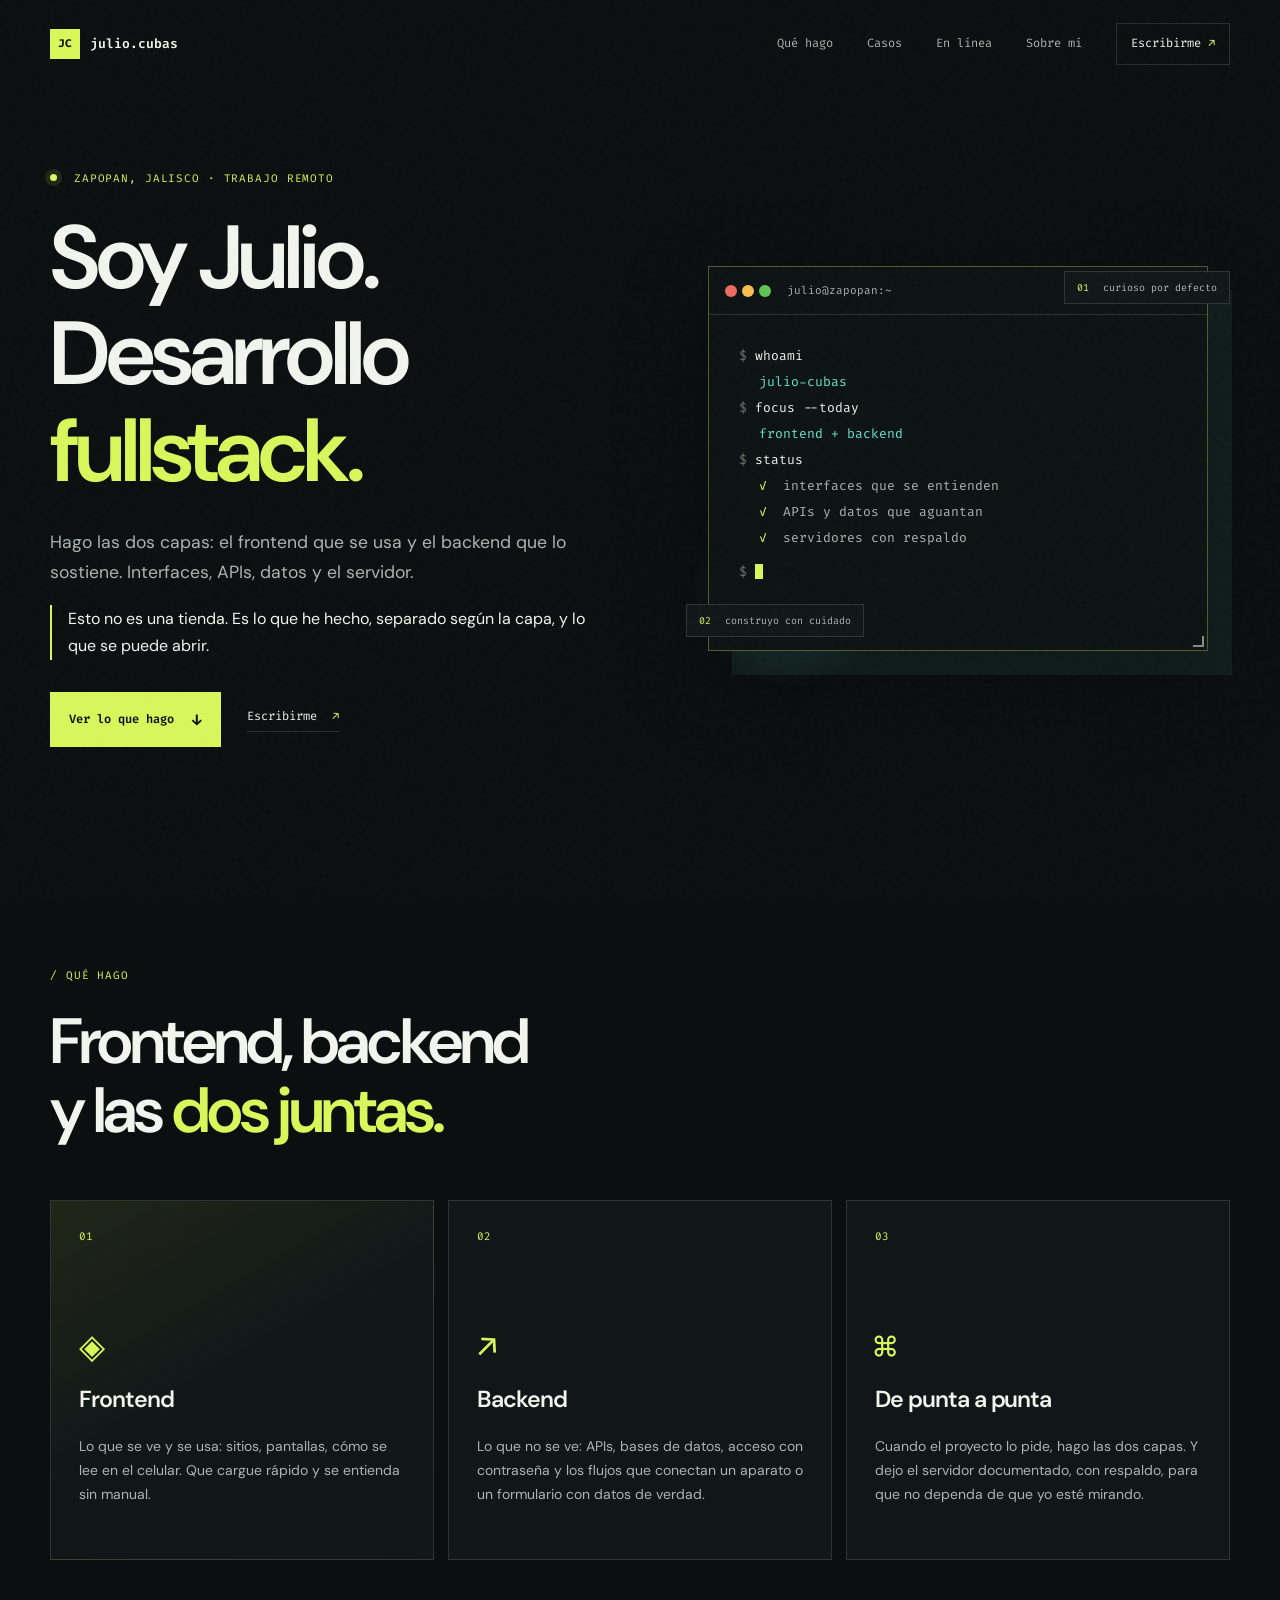
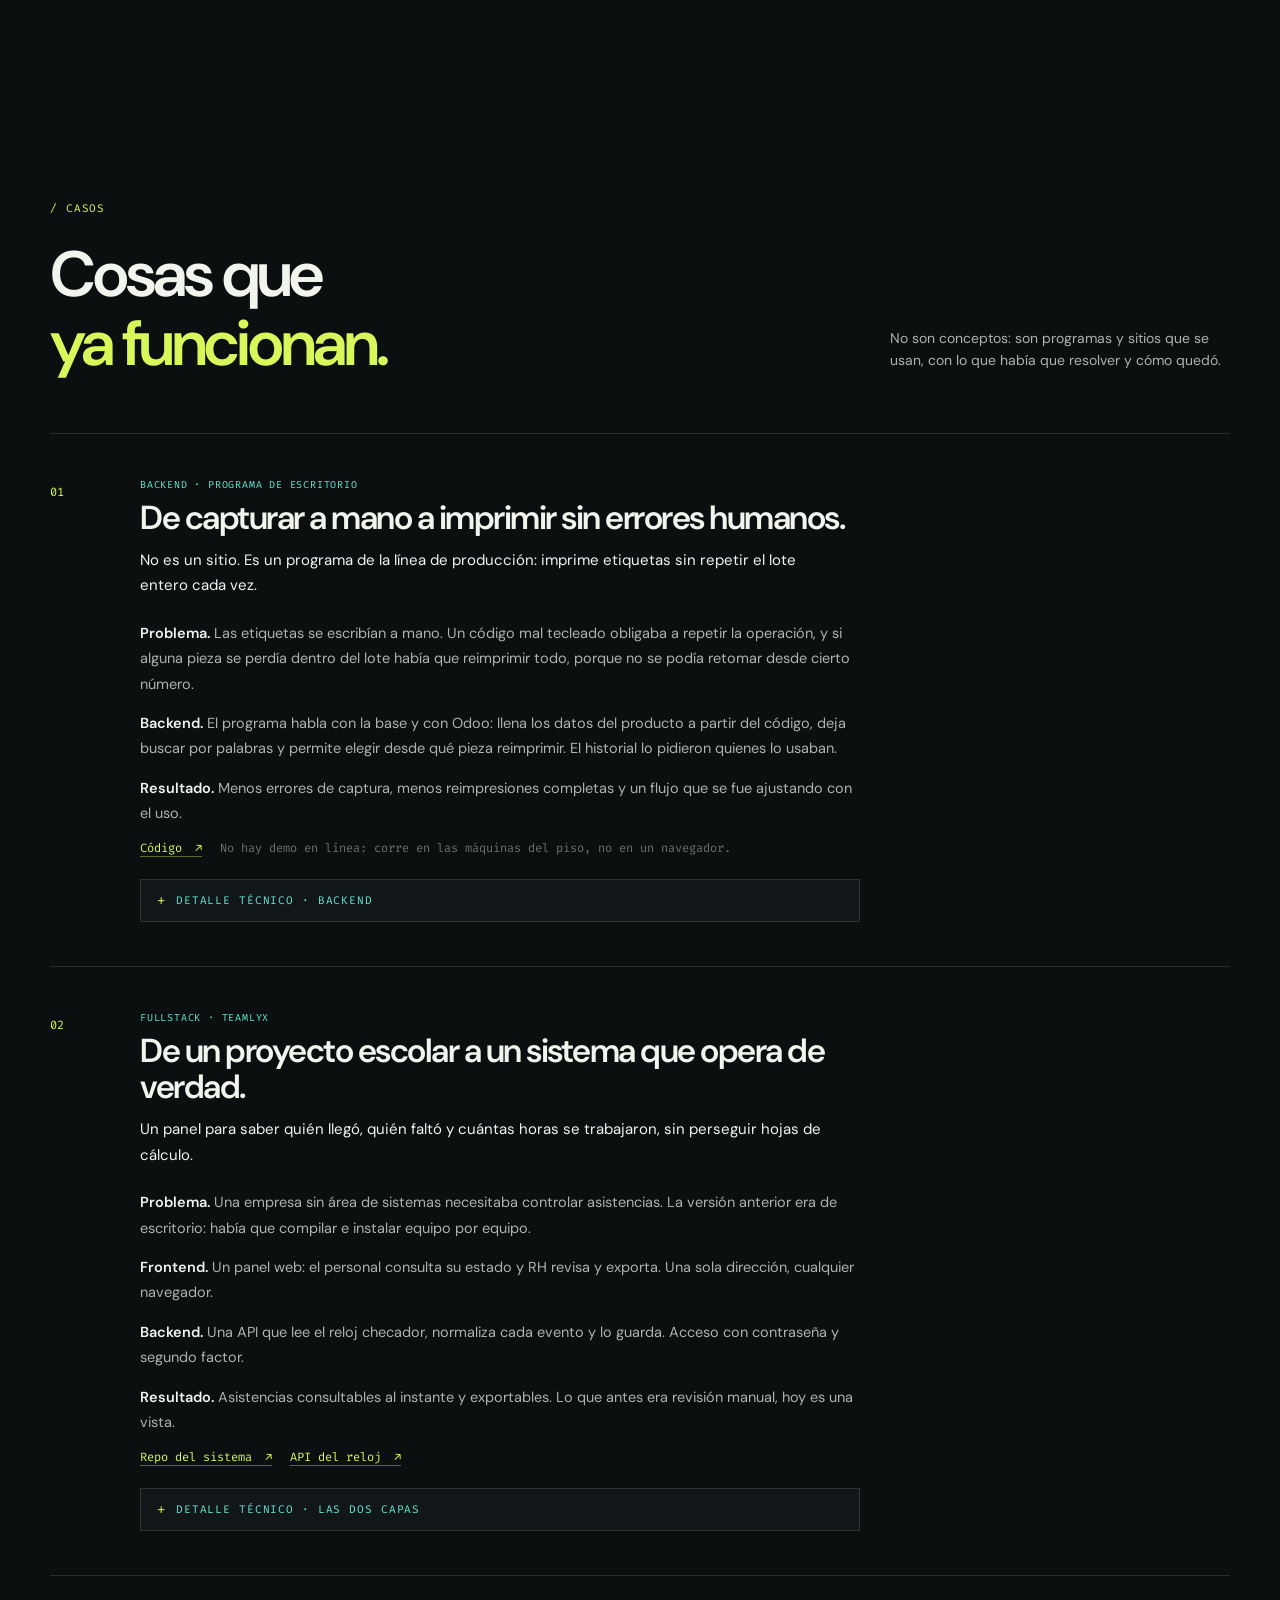
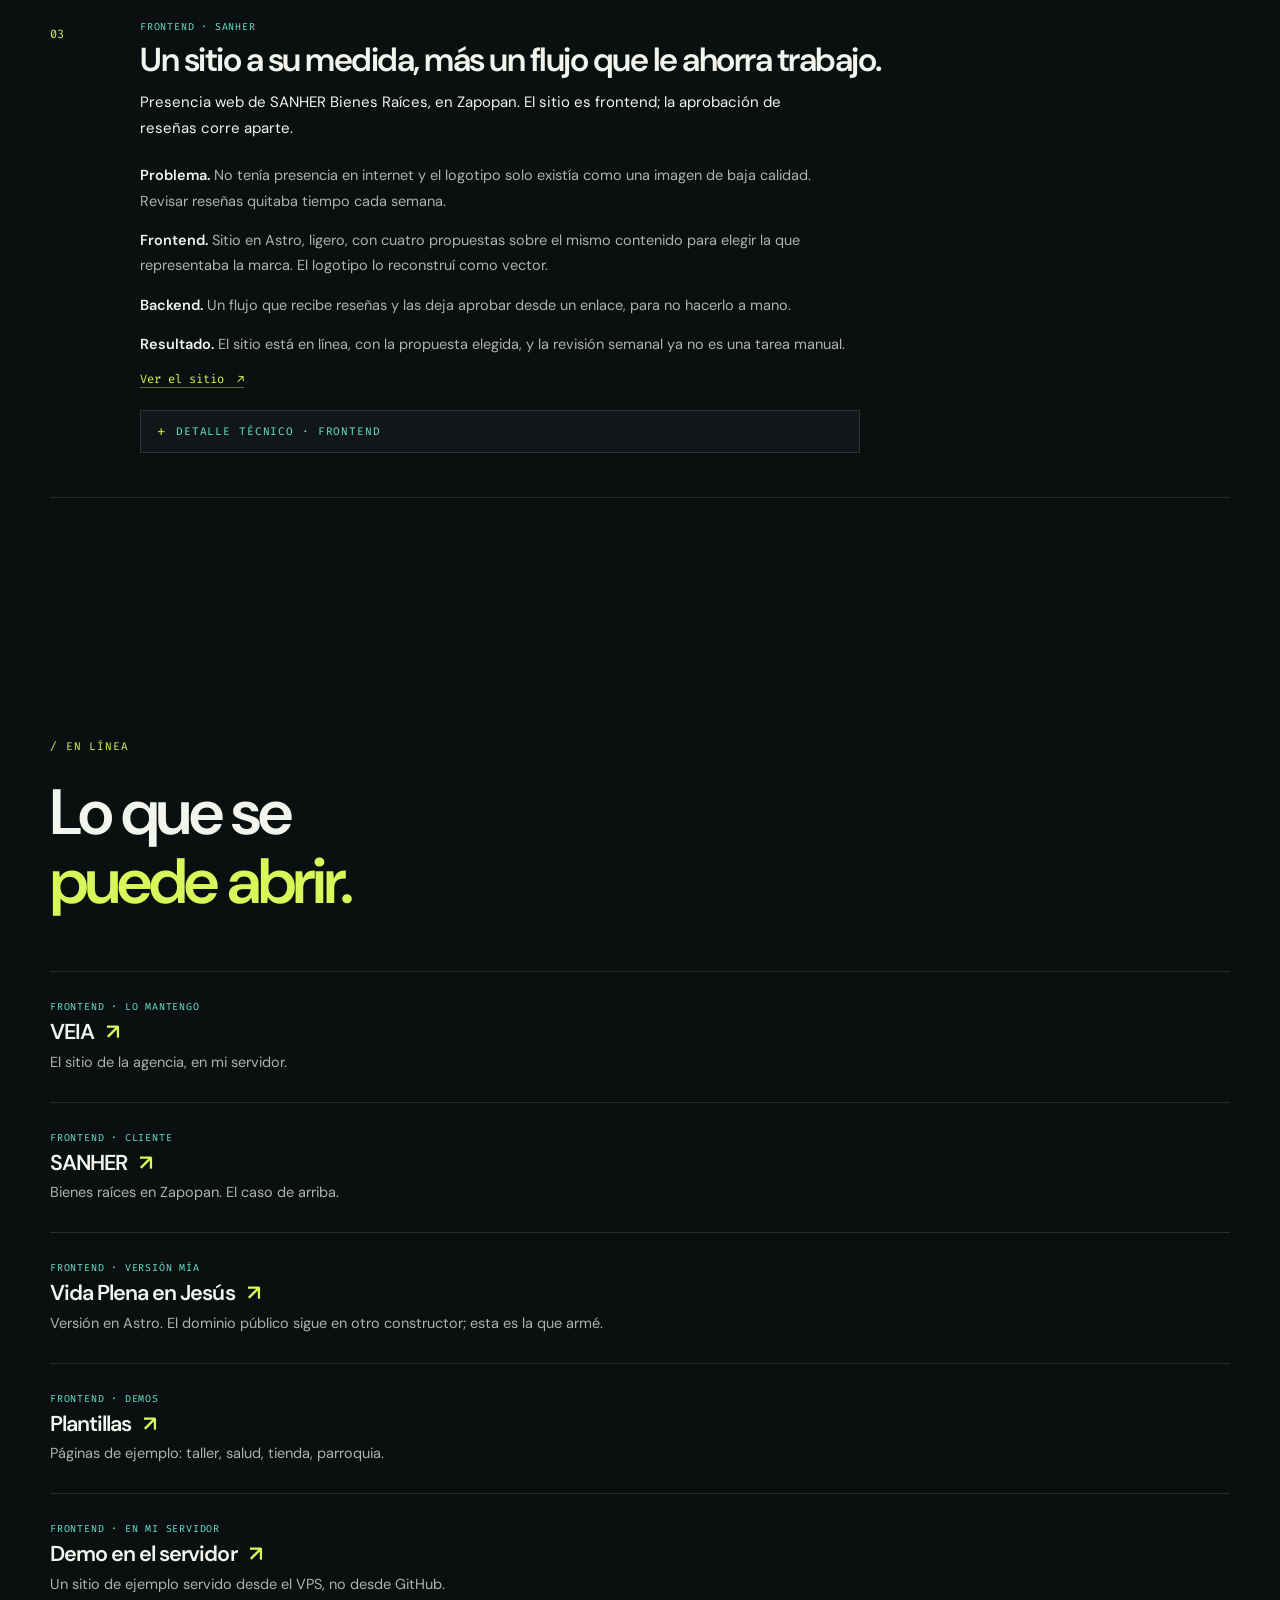
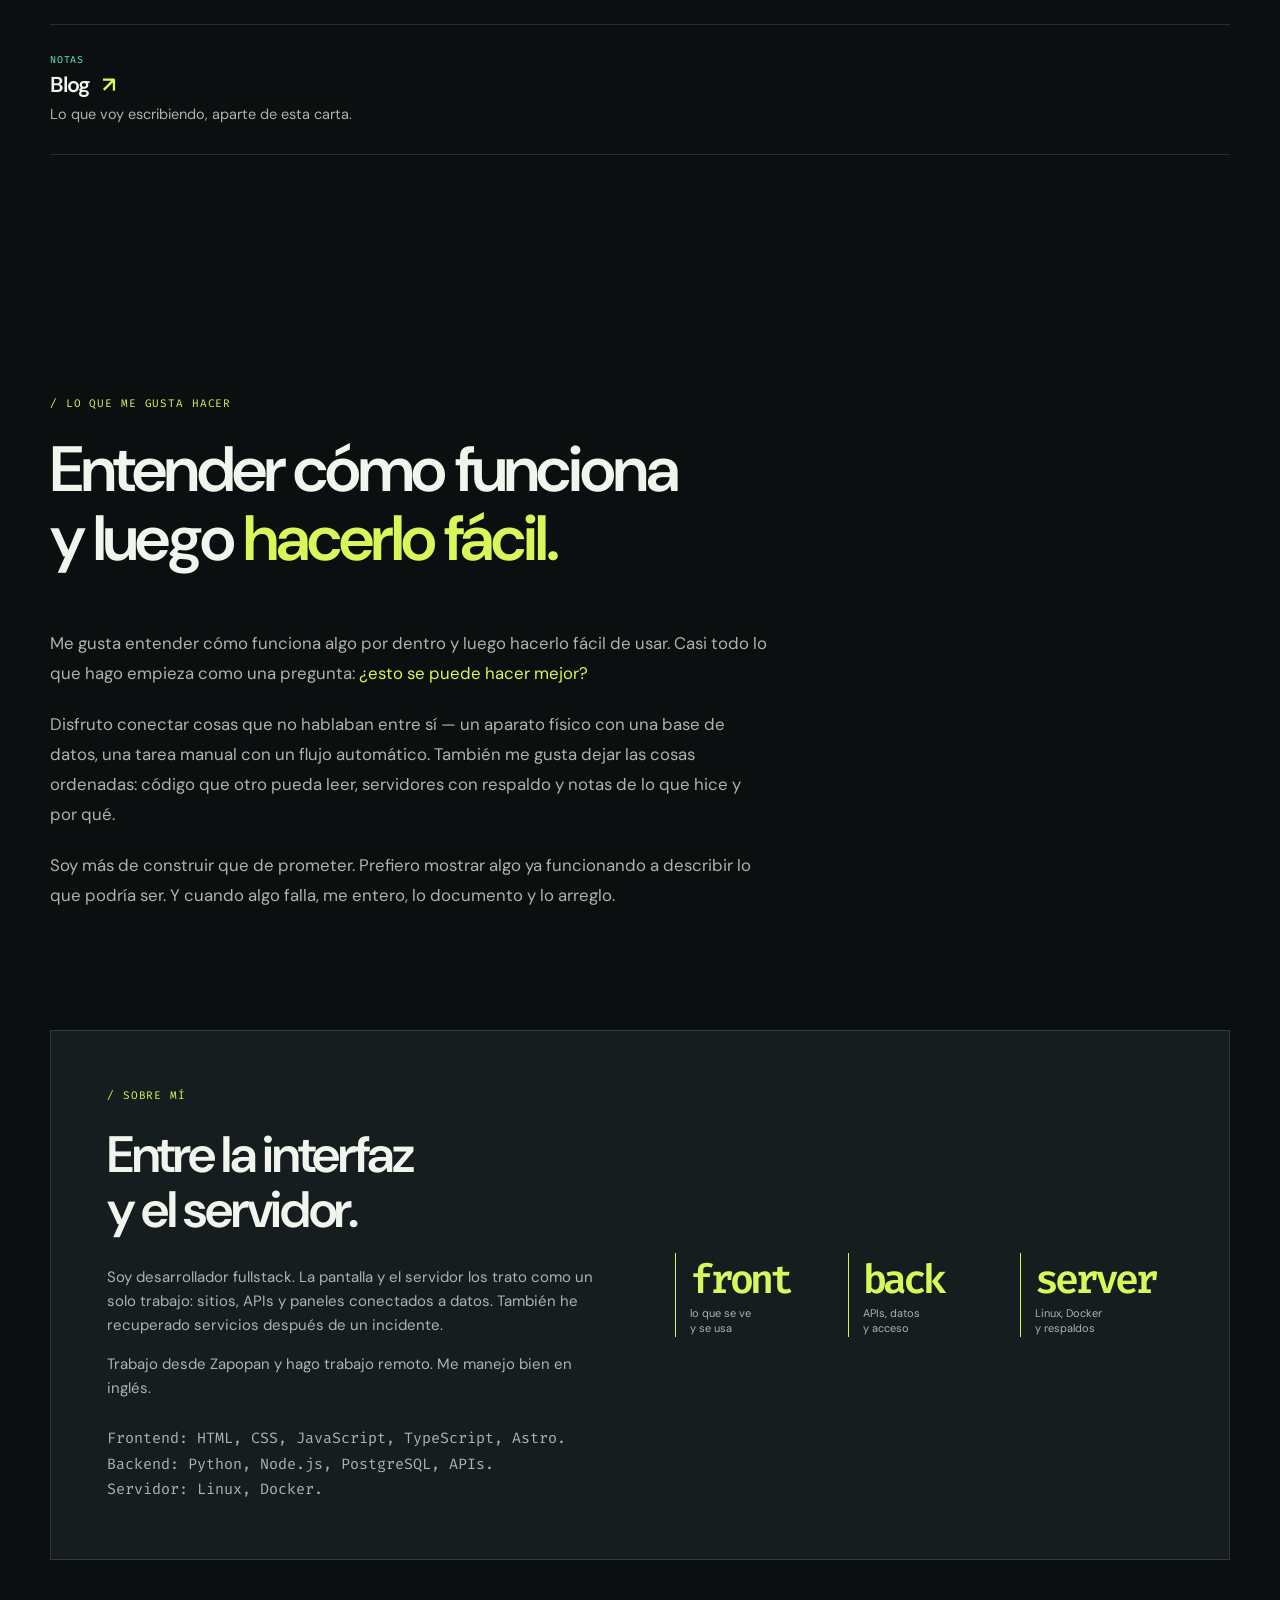
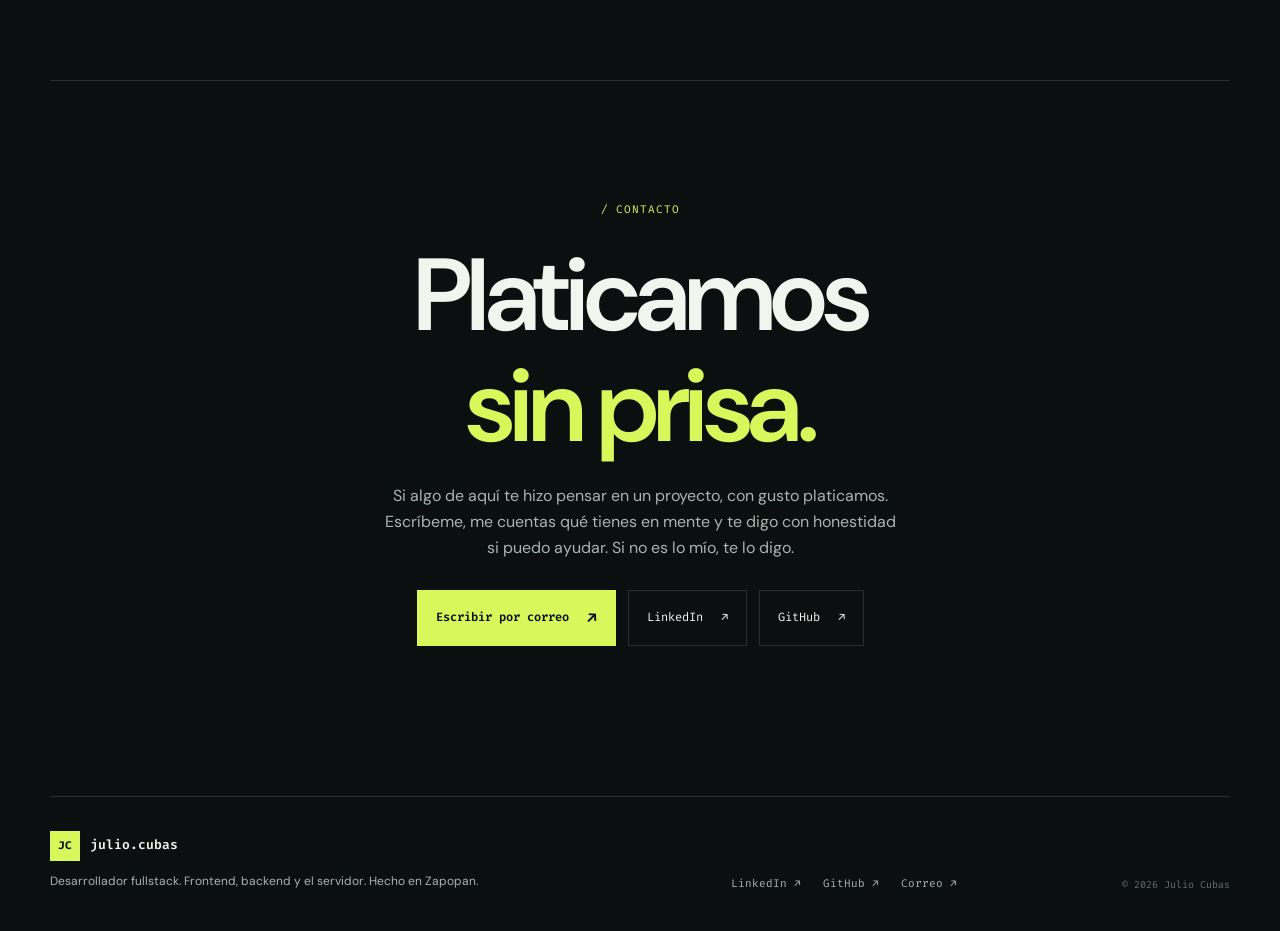
==== index.html @ d751a159 "Presenta el portafolio como fullstack y enlaza lo que está en línea Separa frontend y backend en la " ====
<!doctype html>
<html lang="es">
<head>
  <meta charset="utf-8">
  <meta name="viewport" content="width=device-width, initial-scale=1">
  <meta name="theme-color" content="#0b0f10">
  <meta name="description" content="Julio Cubas, desarrollador fullstack en Zapopan. Frontend, backend y el servidor: sitios, APIs y lo que ya está en línea.">
  <meta property="og:title" content="Julio Cubas — Desarrollador fullstack">
  <meta property="og:description" content="Frontend, backend y el servidor. Lo que he hecho y lo que se puede ver.">
  <meta property="og:type" content="website">
  <title>Julio Cubas — Desarrollador fullstack</title>
  <link rel="preconnect" href="https://fonts.googleapis.com">
  <link rel="preconnect" href="https://fonts.gstatic.com" crossorigin>
  <link href="https://fonts.googleapis.com/css2?family=DM+Sans:wght@400;500;600;700&family=Fira+Code:wght@400;500;600;700&display=swap" rel="stylesheet">
  <link rel="stylesheet" href="styles.css">
</head>
<body>
  <div class="site-noise" aria-hidden="true"></div>
  <header class="site-header">
    <a class="brand" href="#inicio" aria-label="Julio Cubas, inicio"><span>JC</span><b>julio.cubas</b></a>
    <button class="menu-toggle" aria-expanded="false" aria-controls="site-nav"><span></span><span></span><span></span><i class="sr-only">Abrir menú</i></button>
    <nav id="site-nav" class="site-nav" aria-label="Navegación principal">
      <a href="#que-hago">Qué hago</a><a href="#casos">Casos</a><a href="#en-linea">En línea</a><a href="#sobre-mi">Sobre mí</a><a href="#contacto" class="nav-cta">Escribirme <span>↗</span></a>
    </nav>
  </header>

  <main id="inicio">
    <section class="hero section-wrap">
      <div class="hero-copy reveal">
        <p class="eyebrow"><span class="pulse"></span> Zapopan, Jalisco · trabajo remoto</p>
        <h1>Soy Julio.<br>Desarrollo <em>fullstack.</em></h1>
        <p class="hero-lead">Hago las dos capas: el frontend que se usa y el backend que lo sostiene. Interfaces, APIs, datos y el servidor.</p>
        <p class="hero-lead hero-lead-second">Esto no es una tienda. Es lo que he hecho, separado según la capa, y lo que se puede abrir.</p>
        <div class="hero-actions"><a class="button button-primary" href="#que-hago">Ver lo que hago <span>↓</span></a><a class="text-link" href="mailto:jacubasc@gmail.com">Escribirme <span>↗</span></a></div>
      </div>
      <div class="hero-visual reveal reveal-delay" aria-label="Panel visual de trabajo">
        <div class="orb orb-one"></div><div class="orb orb-two"></div>
        <div class="terminal-card">
          <div class="terminal-top">
            <div class="window-dots" role="group" aria-label="Controles de la ventana">
              <button type="button" class="window-dot window-dot-close" data-window-action="reset" aria-label="Reiniciar ventana" title="Reiniciar posición y tamaño"></button>
              <button type="button" class="window-dot window-dot-min" data-window-action="minimize" aria-label="Minimizar ventana" title="Minimizar o restaurar"></button>
              <button type="button" class="window-dot window-dot-max" data-window-action="maximize" aria-label="Maximizar ventana" title="Maximizar o restaurar"></button>
            </div>
            <span>julio@zapopan:~</span><b>● online</b>
          </div>
          <div class="terminal-body"><p><span class="muted">$</span> whoami</p><p class="code-answer">julio-cubas</p><p><span class="muted">$</span> focus --today</p><p class="code-answer">frontend + backend</p><p><span class="muted">$</span> status</p><div class="status-row"><span class="check">✓</span> interfaces que se entienden</div><div class="status-row"><span class="check">✓</span> APIs y datos que aguantan</div><div class="status-row"><span class="check">✓</span> servidores con respaldo</div><p class="cursor-line"><span class="muted">$</span> <span class="cursor"></span></p></div>
          <span class="window-resize" aria-hidden="true"></span>
        </div>
        <div class="visual-tag tag-top"><span>01</span> curioso por defecto</div><div class="visual-tag tag-bottom"><span>02</span> construyo con cuidado</div>
      </div>
    </section>

    <section id="que-hago" class="section-wrap section-block">
      <div class="section-heading reveal"><p class="eyebrow">/ qué hago</p><h2>Frontend, backend<br>y las <em>dos juntas.</em></h2></div>
      <div class="service-grid">
        <article class="service-card service-card-featured reveal"><div class="card-number">01</div><div class="service-icon">◈</div><h3>Frontend</h3><p>Lo que se ve y se usa: sitios, pantallas, cómo se lee en el celular. Que cargue rápido y se entienda sin manual.</p></article>
        <article class="service-card reveal reveal-delay"><div class="card-number">02</div><div class="service-icon">↗</div><h3>Backend</h3><p>Lo que no se ve: APIs, bases de datos, acceso con contraseña y los flujos que conectan un aparato o un formulario con datos de verdad.</p></article>
        <article class="service-card reveal reveal-delay-2"><div class="card-number">03</div><div class="service-icon">⌘</div><h3>De punta a punta</h3><p>Cuando el proyecto lo pide, hago las dos capas. Y dejo el servidor documentado, con respaldo, para que no dependa de que yo esté mirando.</p></article>
      </div>
    </section>

    <section id="casos" class="section-wrap section-block cases-section">
      <div class="section-heading split-heading reveal"><div><p class="eyebrow">/ casos</p><h2>Cosas que<br><em>ya funcionan.</em></h2></div><p class="heading-note">No son conceptos: son programas y sitios que se usan, con lo que había que resolver y cómo quedó.</p></div>
      <div class="case-list">
        <article class="case-card reveal">
          <div class="case-index">01</div>
          <div class="case-main">
            <p class="project-type">Backend · programa de escritorio</p>
            <h3>De capturar a mano a imprimir sin errores humanos.</h3>
            <p class="case-line">No es un sitio. Es un programa de la línea de producción: imprime etiquetas sin repetir el lote entero cada vez.</p>
            <div class="case-body">
              <p><b>Problema.</b> Las etiquetas se escribían a mano. Un código mal tecleado obligaba a repetir la operación, y si alguna pieza se perdía dentro del lote había que reimprimir todo, porque no se podía retomar desde cierto número.</p>
              <p><b>Backend.</b> El programa habla con la base y con Odoo: llena los datos del producto a partir del código, deja buscar por palabras y permite elegir desde qué pieza reimprimir. El historial lo pidieron quienes lo usaban.</p>
              <p><b>Resultado.</b> Menos errores de captura, menos reimpresiones completas y un flujo que se fue ajustando con el uso.</p>
              <p class="case-links"><a href="https://github.com/cubasmx/sistema-etiquetas-v5" target="_blank" rel="noopener">Código <span>↗</span></a><span class="case-links-note">No hay demo en línea: corre en las máquinas del piso, no en un navegador.</span></p>
              <details class="case-tech"><summary>Detalle técnico · backend</summary><p>Python, cliente Odoo y MySQL. Impresión en ZPL (Zebra), empaquetado con PyInstaller. Cualquier Zebra conectada sirve. El código de producción de la empresa no está aquí; este repo es la versión pública.</p></details>
            </div>
          </div>
        </article>

        <article class="case-card reveal">
          <div class="case-index">02</div>
          <div class="case-main">
            <p class="project-type">Fullstack · Teamlyx</p>
            <h3>De un proyecto escolar a un sistema que opera de verdad.</h3>
            <p class="case-line">Un panel para saber quién llegó, quién faltó y cuántas horas se trabajaron, sin perseguir hojas de cálculo.</p>
            <div class="case-body">
              <p><b>Problema.</b> Una empresa sin área de sistemas necesitaba controlar asistencias. La versión anterior era de escritorio: había que compilar e instalar equipo por equipo.</p>
              <p><b>Frontend.</b> Un panel web: el personal consulta su estado y RH revisa y exporta. Una sola dirección, cualquier navegador.</p>
              <p><b>Backend.</b> Una API que lee el reloj checador, normaliza cada evento y lo guarda. Acceso con contraseña y segundo factor.</p>
              <p><b>Resultado.</b> Asistencias consultables al instante y exportables. Lo que antes era revisión manual, hoy es una vista.</p>
              <p class="case-links"><a href="https://github.com/cubasmx/Teamlyx" target="_blank" rel="noopener">Repo del sistema <span>↗</span></a><a href="https://github.com/cubasmx/API-checador" target="_blank" rel="noopener">API del reloj <span>↗</span></a></p>
              <details class="case-tech"><summary>Detalle técnico · las dos capas</summary><p>Frontend: panel web. Backend: Python, FastAPI, PostgreSQL y Docker. El reloj Hikvision se lee por ISAPI (autenticación digest). Login con JWT y TOTP. No hay demo pública: depende del reloj físico.</p></details>
            </div>
          </div>
        </article>

        <article class="case-card reveal">
          <div class="case-index">03</div>
          <div class="case-main">
            <p class="project-type">Frontend · SANHER</p>
            <h3>Un sitio a su medida, más un flujo que le ahorra trabajo.</h3>
            <p class="case-line">Presencia web de SANHER Bienes Raíces, en Zapopan. El sitio es frontend; la aprobación de reseñas corre aparte.</p>
            <div class="case-body">
              <p><b>Problema.</b> No tenía presencia en internet y el logotipo solo existía como una imagen de baja calidad. Revisar reseñas quitaba tiempo cada semana.</p>
              <p><b>Frontend.</b> Sitio en Astro, ligero, con cuatro propuestas sobre el mismo contenido para elegir la que representaba la marca. El logotipo lo reconstruí como vector.</p>
              <p><b>Backend.</b> Un flujo que recibe reseñas y las deja aprobar desde un enlace, para no hacerlo a mano.</p>
              <p><b>Resultado.</b> El sitio está en línea, con la propuesta elegida, y la revisión semanal ya no es una tarea manual.</p>
              <p class="case-links"><a href="https://sanherbienesraices.com/" target="_blank" rel="noopener">Ver el sitio <span>↗</span></a></p>
              <details class="case-tech"><summary>Detalle técnico · frontend</summary><p>Sitio estático en Astro y JavaScript, publicado en su dominio. Logo en SVG con fondo transparente. El flujo de reseñas no está en el repo público del sitio.</p></details>
            </div>
          </div>
        </article>
      </div>
    </section>

    <section id="en-linea" class="section-wrap section-block">
      <div class="section-heading reveal"><p class="eyebrow">/ en línea</p><h2>Lo que se<br><em>puede abrir.</em></h2></div>
      <ul class="live-list">
        <li class="reveal">
          <p class="project-type">Frontend · lo mantengo</p>
          <h3><a href="https://veia.com.mx/" target="_blank" rel="noopener">VEIA <span>↗</span></a></h3>
          <p>El sitio de la agencia, en mi servidor.</p>
        </li>
        <li class="reveal">
          <p class="project-type">Frontend · cliente</p>
          <h3><a href="https://sanherbienesraices.com/" target="_blank" rel="noopener">SANHER <span>↗</span></a></h3>
          <p>Bienes raíces en Zapopan. El caso de arriba.</p>
        </li>
        <li class="reveal">
          <p class="project-type">Frontend · versión mía</p>
          <h3><a href="https://cubasmx.github.io/vida-plena-en-jesus/" target="_blank" rel="noopener">Vida Plena en Jesús <span>↗</span></a></h3>
          <p>Versión en Astro. El dominio público sigue en otro constructor; esta es la que armé.</p>
        </li>
        <li class="reveal">
          <p class="project-type">Frontend · demos</p>
          <h3><a href="https://cubasmx.github.io/veia-landing/plantillas/" target="_blank" rel="noopener">Plantillas <span>↗</span></a></h3>
          <p>Páginas de ejemplo: taller, salud, tienda, parroquia.</p>
        </li>
        <li class="reveal">
          <p class="project-type">Frontend · en mi servidor</p>
          <h3><a href="https://piloto.veia.com.mx/" target="_blank" rel="noopener">Demo en el servidor <span>↗</span></a></h3>
          <p>Un sitio de ejemplo servido desde el VPS, no desde GitHub.</p>
        </li>
        <li class="reveal">
          <p class="project-type">Notas</p>
          <h3><a href="https://cubasmx.github.io/blog/" target="_blank" rel="noopener">Blog <span>↗</span></a></h3>
          <p>Lo que voy escribiendo, aparte de esta carta.</p>
        </li>
      </ul>
    </section>

    <section id="lo-que-me-gusta" class="section-wrap section-block prose-section">
      <div class="section-heading reveal"><p class="eyebrow">/ lo que me gusta hacer</p><h2>Entender cómo funciona<br>y luego <em>hacerlo fácil.</em></h2></div>
      <div class="prose reveal reveal-delay">
        <p>Me gusta entender cómo funciona algo por dentro y luego hacerlo fácil de usar. Casi todo lo que hago empieza como una pregunta: <em>¿esto se puede hacer mejor?</em></p>
        <p>Disfruto conectar cosas que no hablaban entre sí — un aparato físico con una base de datos, una tarea manual con un flujo automático. También me gusta dejar las cosas ordenadas: código que otro pueda leer, servidores con respaldo y notas de lo que hice y por qué.</p>
        <p>Soy más de construir que de prometer. Prefiero mostrar algo ya funcionando a describir lo que podría ser. Y cuando algo falla, me entero, lo documento y lo arreglo.</p>
      </div>
    </section>

    <section id="sobre-mi" class="section-wrap section-block about-section">
      <div class="about-card reveal">
        <div class="about-copy">
          <p class="eyebrow">/ sobre mí</p>
          <h2>Entre la interfaz<br>y el servidor.</h2>
          <p>Soy desarrollador fullstack. La pantalla y el servidor los trato como un solo trabajo: sitios, APIs y paneles conectados a datos. También he recuperado servicios después de un incidente.</p>
          <p>Trabajo desde Zapopan y hago trabajo remoto. Me manejo bien en inglés.</p>
          <p class="tool-line">Frontend: HTML, CSS, JavaScript, TypeScript, Astro.<br>Backend: Python, Node.js, PostgreSQL, APIs.<br>Servidor: Linux, Docker.</p>
        </div>
        <div class="about-facts"><div><b>front</b><span>lo que se ve<br>y se usa</span></div><div><b>back</b><span>APIs, datos<br>y acceso</span></div><div><b>server</b><span>Linux, Docker<br>y respaldos</span></div></div>
      </div>
    </section>

    <section id="contacto" class="section-wrap contact-section reveal"><p class="eyebrow">/ contacto</p><h2>Platicamos<br><em>sin prisa.</em></h2><p>Si algo de aquí te hizo pensar en un proyecto, con gusto platicamos. Escríbeme, me cuentas qué tienes en mente y te digo con honestidad si puedo ayudar. Si no es lo mío, te lo digo.</p><div class="contact-actions"><a class="button button-primary" href="mailto:jacubasc@gmail.com">Escribir por correo <span>↗</span></a><a class="button button-ghost" href="https://linkedin.com/in/cubasmx" target="_blank" rel="noopener">LinkedIn <span>↗</span></a><a class="button button-ghost" href="https://github.com/cubasmx" target="_blank" rel="noopener">GitHub <span>↗</span></a></div></section>
  </main>
  <footer class="site-footer section-wrap"><div><a class="brand" href="#inicio"><span>JC</span><b>julio.cubas</b></a><p>Desarrollador fullstack. Frontend, backend y el servidor. Hecho en Zapopan.</p></div><div class="footer-links"><a href="https://linkedin.com/in/cubasmx" target="_blank" rel="noopener">LinkedIn ↗</a><a href="https://github.com/cubasmx" target="_blank" rel="noopener">GitHub ↗</a><a href="mailto:jacubasc@gmail.com">Correo ↗</a></div><small>© <span id="year"></span> Julio Cubas</small></footer>
  <script src="script.js"></script>
</body>
</html>
---- styles.css ----
:root{--bg:#0b0f10;--panel:#111719;--panel-2:#151d1e;--ink:#f2f4ee;--muted:#aab5ae;--line:rgba(242,244,238,.13);--lime:#d7f75b;--cyan:#66e5d0;--orange:#ff9d5c;--mono:'Fira Code',monospace;--sans:'DM Sans',system-ui,sans-serif;--max:1180px}*{box-sizing:border-box}html{scroll-behavior:smooth}body{margin:0;background:var(--bg);color:var(--ink);font-family:var(--sans);font-size:16px;line-height:1.6;overflow-x:hidden}.site-noise{position:fixed;inset:0;pointer-events:none;opacity:.035;background-image:url("data:image/svg+xml,%3Csvg viewBox='0 0 180 180' xmlns='http://www.w3.org/2000/svg'%3E%3Cfilter id='n'%3E%3CfeTurbulence type='fractalNoise' baseFrequency='.95' numOctaves='3' stitchTiles='stitch'/%3E%3C/filter%3E%3Crect width='100%25' height='100%25' filter='url(%23n)' opacity='.7'/%3E%3C/svg%3E");z-index:5}.section-wrap,.site-header{width:min(calc(100% - 48px),var(--max));margin-inline:auto}.site-header{height:88px;display:flex;align-items:center;justify-content:space-between;position:relative;z-index:20}.brand{display:inline-flex;align-items:center;gap:10px;color:var(--ink);text-decoration:none;font-family:var(--mono);font-size:13px}.brand span{display:grid;place-items:center;width:30px;height:30px;color:var(--bg);background:var(--lime);font-size:11px;font-weight:700}.brand b{font-weight:600}.site-nav{display:flex;align-items:center;gap:34px;font-family:var(--mono);font-size:12px}.site-nav a,.footer-links a{color:var(--muted);text-decoration:none;transition:color .2s}.site-nav a:hover,.footer-links a:hover{color:var(--lime)}.nav-cta{border:1px solid var(--line);padding:10px 14px;color:var(--ink)!important}.nav-cta span{color:var(--lime)}.menu-toggle{display:none;background:none;border:0;color:var(--ink)}.hero{min-height:650px;display:grid;grid-template-columns:1.02fr .98fr;align-items:center;gap:6%;padding:82px 0 100px}.eyebrow{font-family:var(--mono);text-transform:uppercase;letter-spacing:.08em;font-size:11px;color:var(--lime);margin:0 0 22px}.pulse{display:inline-block;width:7px;height:7px;background:var(--lime);border-radius:50%;margin:0 9px 1px 0;box-shadow:0 0 0 5px rgba(215,247,91,.1)}h1,h2,h3,p{margin-top:0}h1,h2,h3{line-height:1.08;letter-spacing:-.045em}h1{font-size:clamp(3.3rem,7vw,6.5rem);font-weight:600;margin-bottom:28px}h1 em,h2 em{color:var(--lime);font-style:normal}h2{font-size:clamp(2.6rem,5vw,4.8rem);font-weight:600;margin-bottom:28px}h3{font-size:1.45rem;font-weight:600}.hero-lead{max-width:580px;color:var(--muted);font-size:1.1rem;line-height:1.7}.hero-actions{display:flex;align-items:center;gap:26px;margin-top:32px}.button{display:inline-flex;align-items:center;justify-content:center;gap:18px;padding:14px 18px;text-decoration:none;font-family:var(--mono);font-size:12px;border:1px solid transparent;transition:transform .2s,background .2s,border-color .2s}.button:hover{transform:translateY(-3px)}.button-primary{background:var(--lime);color:var(--bg);font-weight:600}.button-primary span{font-size:16px}.button-ghost{border-color:var(--line);color:var(--ink)}.button-ghost:hover{border-color:var(--lime)}.text-link{font-family:var(--mono);font-size:12px;color:var(--ink);text-decoration:none;border-bottom:1px solid var(--line);padding-bottom:4px}.text-link span{color:var(--lime);margin-left:8px}.hero-visual{position:relative;min-height:470px;display:grid;place-items:center}.terminal-card{width:min(100%,500px);position:relative;z-index:2;background:#0d1314;border:1px solid rgba(215,247,91,.32);box-shadow:24px 24px 0 rgba(102,229,208,.07),0 30px 80px rgba(0,0,0,.35)}.terminal-top{height:48px;padding:0 16px;border-bottom:1px solid var(--line);display:flex;align-items:center;gap:16px;font:11px var(--mono);color:var(--muted)}.terminal-top b{margin-left:auto;color:var(--cyan);font-weight:400;font-size:10px}.window-dots{display:flex;gap:5px}.terminal-body{padding:28px 30px 34px;font:13px/2 var(--mono);min-height:335px}.terminal-body p{margin:0}.muted{color:#67736e}.code-answer{color:var(--cyan);padding-left:20px}.status-row{color:var(--muted);padding-left:20px}.check{color:var(--lime);margin-right:8px}.cursor-line{margin-top:8px!important}.cursor{display:inline-block;width:8px;height:15px;background:var(--lime);vertical-align:-3px;animation:blink 1s steps(2) infinite}.orb{position:absolute;border-radius:50%;filter:blur(1px)}.orb-one{width:280px;height:280px;right:3%;top:13%;background:radial-gradient(circle at 35% 35%,rgba(215,247,91,.3),transparent 68%)}.orb-two{width:210px;height:210px;left:0;bottom:0;background:radial-gradient(circle,rgba(102,229,208,.18),transparent 68%)}.visual-tag{position:absolute;z-index:3;pointer-events:none;font:10px var(--mono);color:var(--muted);background:var(--panel);border:1px solid var(--line);padding:9px 12px}.visual-tag span{color:var(--lime);margin-right:8px}.tag-top{right:0;top:10%}.tag-bottom{left:0;bottom:12%;}.section-block{padding:120px 0}.section-heading{margin-bottom:55px}.section-heading h2{margin-bottom:0}.service-grid{display:grid;grid-template-columns:repeat(3,1fr);gap:14px}.service-card{position:relative;min-height:360px;padding:28px;background:var(--panel);border:1px solid var(--line);transition:transform .25s,border-color .25s}.service-card:hover{transform:translateY(-5px);border-color:rgba(215,247,91,.5)}.service-card-featured{background:linear-gradient(150deg,rgba(215,247,91,.1),var(--panel) 50%)}.card-number{font:11px var(--mono);color:var(--lime);margin-bottom:80px}.service-icon{font:34px var(--mono);color:var(--lime);margin-bottom:18px}.service-card p{color:var(--muted);font-size:14px;line-height:1.7}.split-heading{display:flex;align-items:end;justify-content:space-between;gap:40px}.heading-note{max-width:340px;color:var(--muted);font-size:14px;margin-bottom:6px}.project-type{font:10px var(--mono);text-transform:uppercase;letter-spacing:.08em;color:var(--cyan);margin-bottom:7px}.about-section{padding-top:0}.about-card{display:grid;grid-template-columns:1fr 1fr;background:var(--panel-2);border:1px solid var(--line);padding:56px;gap:70px}.about-copy h2{font-size:clamp(2.5rem,4vw,4rem)}.about-copy>p:not(.eyebrow){color:var(--muted);font-size:15px;max-width:560px}.about-facts{display:grid;grid-template-columns:repeat(3,1fr);align-content:center;gap:20px}.about-facts div{border-left:1px solid var(--lime);padding-left:14px}.about-facts b{display:block;color:var(--lime);font:600 2.5rem var(--mono);letter-spacing:-.1em}.about-facts span{display:block;color:var(--muted);font-size:11px;line-height:1.4}.contact-section{padding:120px 0 150px;text-align:center;border-top:1px solid var(--line)}.contact-section h2{font-size:clamp(3.4rem,8vw,7rem);margin-bottom:22px}.contact-section>p:not(.eyebrow){color:var(--muted);max-width:520px;margin:0 auto 30px}.contact-actions{display:flex;justify-content:center;gap:12px}.site-footer{border-top:1px solid var(--line);padding:34px 0 40px;display:grid;grid-template-columns:1fr 1fr auto;align-items:end;gap:20px}.site-footer .brand{margin-bottom:11px}.site-footer p{color:var(--muted);font-size:12px;margin:0}.footer-links{display:flex;justify-content:center;gap:22px;font:11px var(--mono)}.site-footer small{color:#65706b;font:10px var(--mono)}.sr-only{position:absolute;width:1px;height:1px;padding:0;margin:-1px;overflow:hidden;clip:rect(0,0,0,0);white-space:nowrap;border:0}@keyframes blink{50%{opacity:0}}.reveal{opacity:0;transform:translateY(18px);transition:opacity .7s ease,transform .7s ease}.reveal.is-visible{opacity:1;transform:translateY(0)}.reveal-delay{transition-delay:.12s}.reveal-delay-2{transition-delay:.24s}@media(max-width:850px){.section-wrap,.site-header{width:min(calc(100% - 34px),var(--max))}.menu-toggle{display:flex;flex-direction:column;gap:5px;padding:10px;cursor:pointer}.menu-toggle span{display:block;width:22px;height:1px;background:var(--ink)}.site-nav{display:none;position:absolute;top:72px;left:0;right:0;background:var(--panel);border:1px solid var(--line);padding:20px;flex-direction:column;align-items:stretch;gap:18px}.site-nav.is-open{display:flex}.site-nav a{padding:4px 0}.hero{grid-template-columns:1fr;padding:55px 0 80px;gap:65px}.hero-visual{min-height:400px}.service-grid{grid-template-columns:1fr}.service-card{min-height:0}.card-number{margin-bottom:35px}.heading-note{margin-top:25px}.about-card{grid-template-columns:1fr;padding:32px;gap:45px}.about-facts{gap:12px}.site-footer{grid-template-columns:1fr}.footer-links{justify-content:flex-start}.site-footer small{justify-self:start}.contact-actions{flex-direction:column;align-items:stretch}}@media(max-width:480px){h1{font-size:3.15rem}.hero-lead{font-size:1rem}.hero-actions{align-items:flex-start;flex-direction:column;gap:20px}.terminal-body{padding:24px 18px;font-size:11px}.terminal-top{font-size:9px}.visual-tag{font-size:9px}.tag-top{right:-5px}.tag-bottom{left:-5px}.about-facts{grid-template-columns:1fr}.about-facts div{padding:12px 0 12px 14px}.contact-section{padding-block:90px}.contact-section h2{font-size:3.5rem}}@media(prefers-reduced-motion:reduce){html{scroll-behavior:auto}.reveal{opacity:1;transform:none;transition:none}.cursor{animation:none}}
/* --- terminal-card como ventana de escritorio --- */
.window-dot{display:block;width:12px;height:12px;padding:0;border:0;border-radius:50%;background:#ed6a5e;cursor:pointer;flex:0 0 auto}
.window-dot:hover{filter:brightness(1.15)}
.window-dot:focus-visible{outline:2px solid var(--lime);outline-offset:2px}
.window-dot-min{background:#f4bf4f}
.window-dot-max{background:#61c554}
.window-resize{display:none}
.terminal-card.is-window{position:absolute;margin:0;max-width:none;max-height:none;display:flex;flex-direction:column;overflow:hidden;transition:width .22s ease,height .22s ease,left .22s ease,top .22s ease}
.terminal-card.is-window .terminal-top{cursor:grab;touch-action:none;user-select:none}
.terminal-card.is-window .terminal-body{flex:1 1 auto;min-height:0;overflow:auto}
.terminal-card.is-window .window-resize{display:block;position:absolute;right:0;bottom:0;width:20px;height:20px;cursor:nwse-resize;touch-action:none;z-index:3}
.terminal-card.is-window .window-resize::before{content:"";position:absolute;right:3px;bottom:3px;width:9px;height:9px;border-right:2px solid var(--muted);border-bottom:2px solid var(--muted);opacity:.75}
.terminal-card.is-dragging .terminal-top{cursor:grabbing}
.terminal-card.is-interacting{transition:none;z-index:4;user-select:none}
.terminal-card.is-minimized{height:48px;min-height:48px;overflow:hidden}
.terminal-card.is-minimized .terminal-body{display:none}
.terminal-card.is-minimized .window-resize{display:none}
.terminal-card.is-maximized{border-color:rgba(215,247,91,.5)}
@media(prefers-reduced-motion:reduce){.terminal-card.is-window{transition:none}}
@media(max-width:850px){.terminal-card{width:100%}.terminal-card.is-window{position:relative;left:auto!important;top:auto!important;width:100%!important;height:auto!important;min-height:0;display:block}.terminal-card.is-window .terminal-top{cursor:default;touch-action:auto}.terminal-card.is-window .window-resize{display:none}.terminal-card.is-maximized{position:relative;width:100%;min-height:0}}

/* Hero: segunda línea de continuidad */
.hero-lead-second{margin-top:14px;padding-left:16px;border-left:2px solid var(--lime);color:var(--ink);font-size:1rem}

/* --- Casos (carta personal) --- */
.case-list{border-top:1px solid var(--line)}
.case-card{display:grid;grid-template-columns:70px 1fr;gap:20px;padding:44px 0;border-bottom:1px solid var(--line)}
.case-index{font:12px var(--mono);color:var(--lime);padding-top:6px}
.case-main .project-type{margin-bottom:9px}
.case-main h3{font-size:clamp(1.5rem,2.6vw,2.1rem);margin-bottom:12px;max-width:760px}
.case-line{color:var(--ink);font-size:15px;line-height:1.7;max-width:700px;margin-bottom:22px}
.case-body{max-width:720px}
.case-body p{color:var(--muted);font-size:14.5px;line-height:1.75;margin:0 0 14px}
.case-body b{color:var(--ink);font-weight:600}
.cases-note{margin-top:26px;max-width:none}
.cases-note a{color:var(--lime);text-decoration:none;border-bottom:1px solid rgba(215,247,91,.4)}
.cases-note a:hover{border-bottom-color:var(--lime)}

.case-links{display:flex;flex-wrap:wrap;align-items:baseline;gap:8px 18px;margin:4px 0 0}
.case-links a{font:12px var(--mono);color:var(--lime);text-decoration:none;border-bottom:1px solid rgba(215,247,91,.4)}
.case-links a:hover{border-bottom-color:var(--lime)}
.case-links a span{margin-left:6px}
.case-links-note{font:12px var(--mono);color:#68736e}

.live-list{list-style:none;margin:0;padding:0;border-top:1px solid var(--line)}
.live-list li{padding:28px 0;border-bottom:1px solid var(--line)}
.live-list h3{margin:8px 0 6px;font-size:1.35rem}
.live-list a{color:var(--ink);text-decoration:none}
.live-list a span{color:var(--lime);margin-left:8px}
.live-list a:hover{color:var(--lime)}
.live-list p:last-child{margin:0;color:var(--muted);font-size:14.5px;max-width:640px}

/* --- Detalle técnico plegable --- */
.case-tech{margin-top:22px;border:1px solid var(--line);background:var(--panel)}
.case-tech summary{display:flex;align-items:center;gap:10px;padding:13px 16px;cursor:pointer;font:11px var(--mono);text-transform:uppercase;letter-spacing:.08em;color:var(--cyan);list-style:none}
.case-tech summary::-webkit-details-marker{display:none}
.case-tech summary::before{content:"+";color:var(--lime);font-size:14px;line-height:1}
.case-tech[open] summary{border-bottom:1px solid var(--line)}
.case-tech[open] summary::before{content:"–"}
.case-tech summary:focus-visible{outline:2px solid var(--lime);outline-offset:-2px}
.case-tech p{margin:0;padding:15px 16px 17px;color:var(--muted);font-size:13px;line-height:1.7}

/* --- Bloque de prosa (lo que me gusta) --- */
.prose{max-width:720px;color:var(--muted);font-size:1.05rem;line-height:1.8}
.prose p{margin:0 0 20px}
.prose p:last-child{margin-bottom:0}
.prose em{color:var(--lime);font-style:normal}

/* --- Franja discreta de herramientas --- */
.tool-line{margin:26px 0 0;font:12px var(--mono);color:#68736e;line-height:1.7;max-width:560px}

@media(max-width:850px){
  .case-card{grid-template-columns:44px 1fr;gap:14px;padding:34px 0}
  .case-main h3{font-size:1.35rem}
}
@media(max-width:480px){
  .case-line{font-size:14px}
  .case-body p{font-size:13.5px}
}
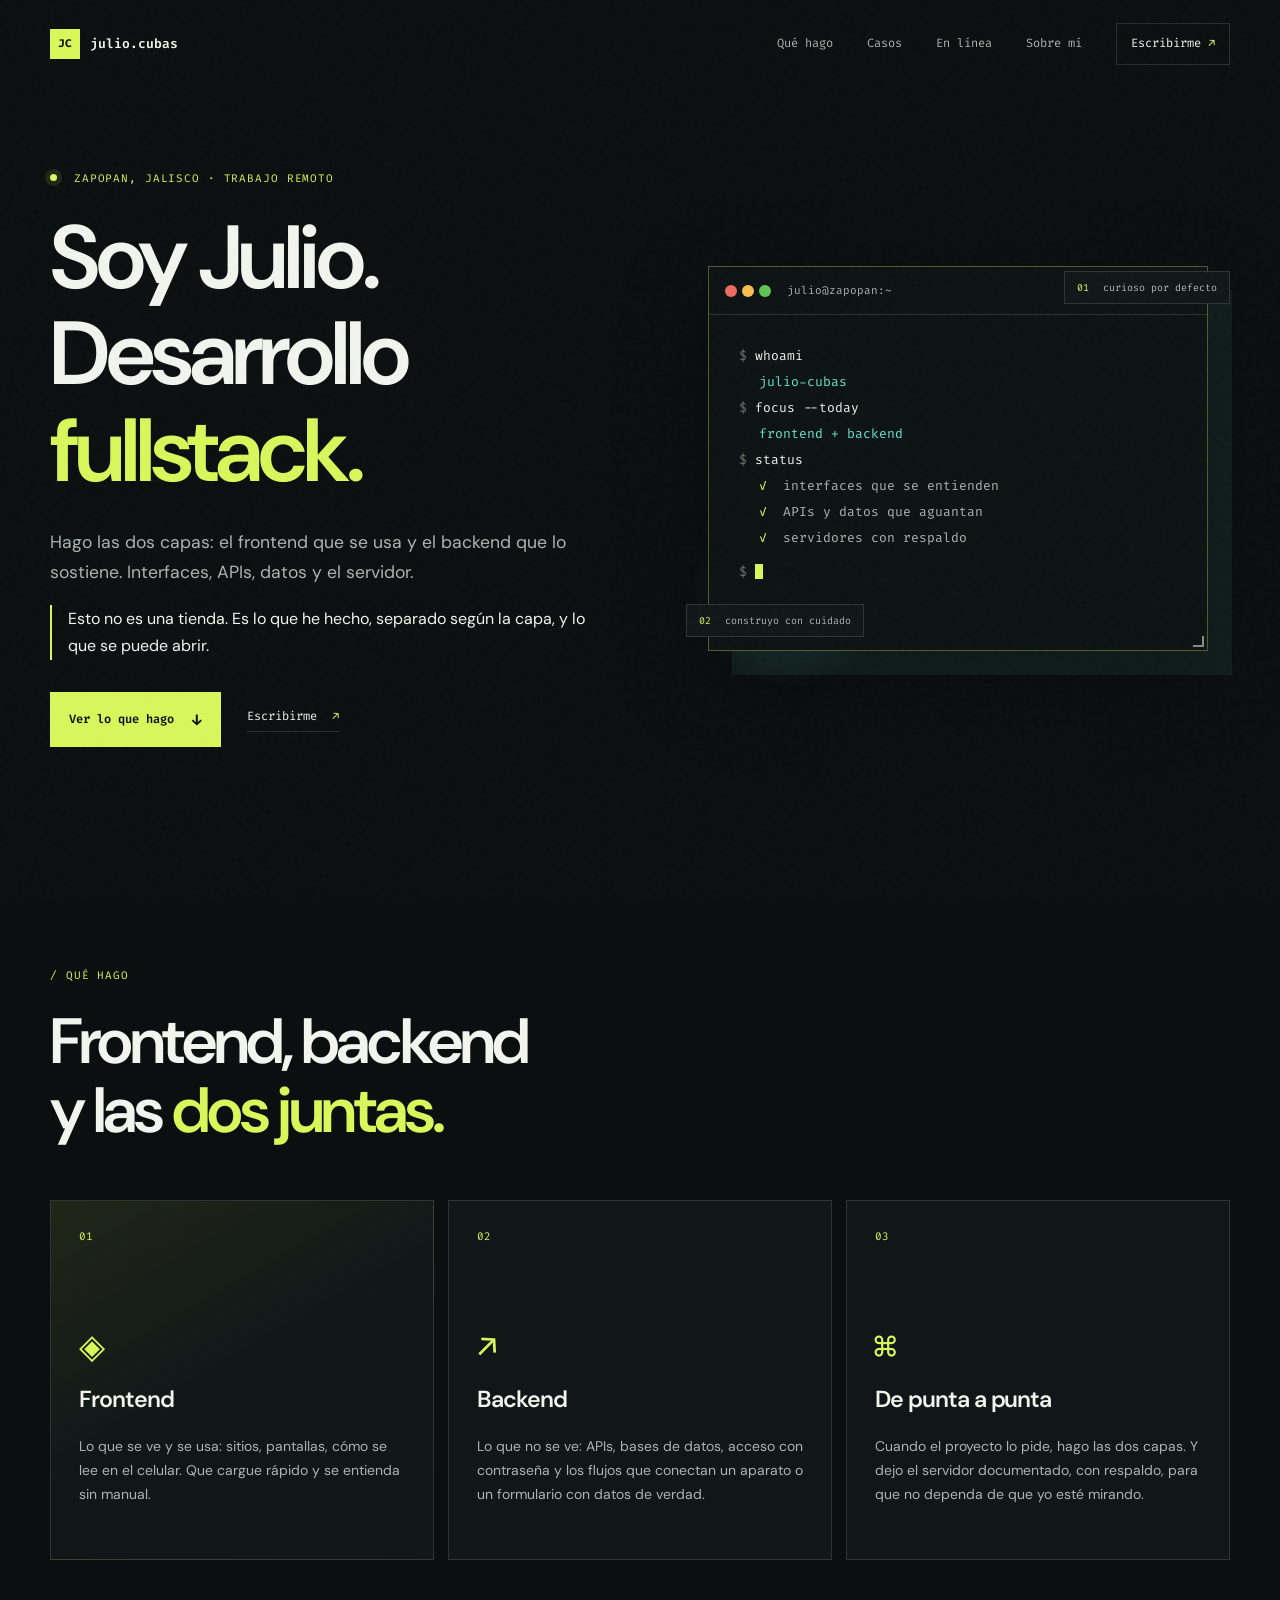
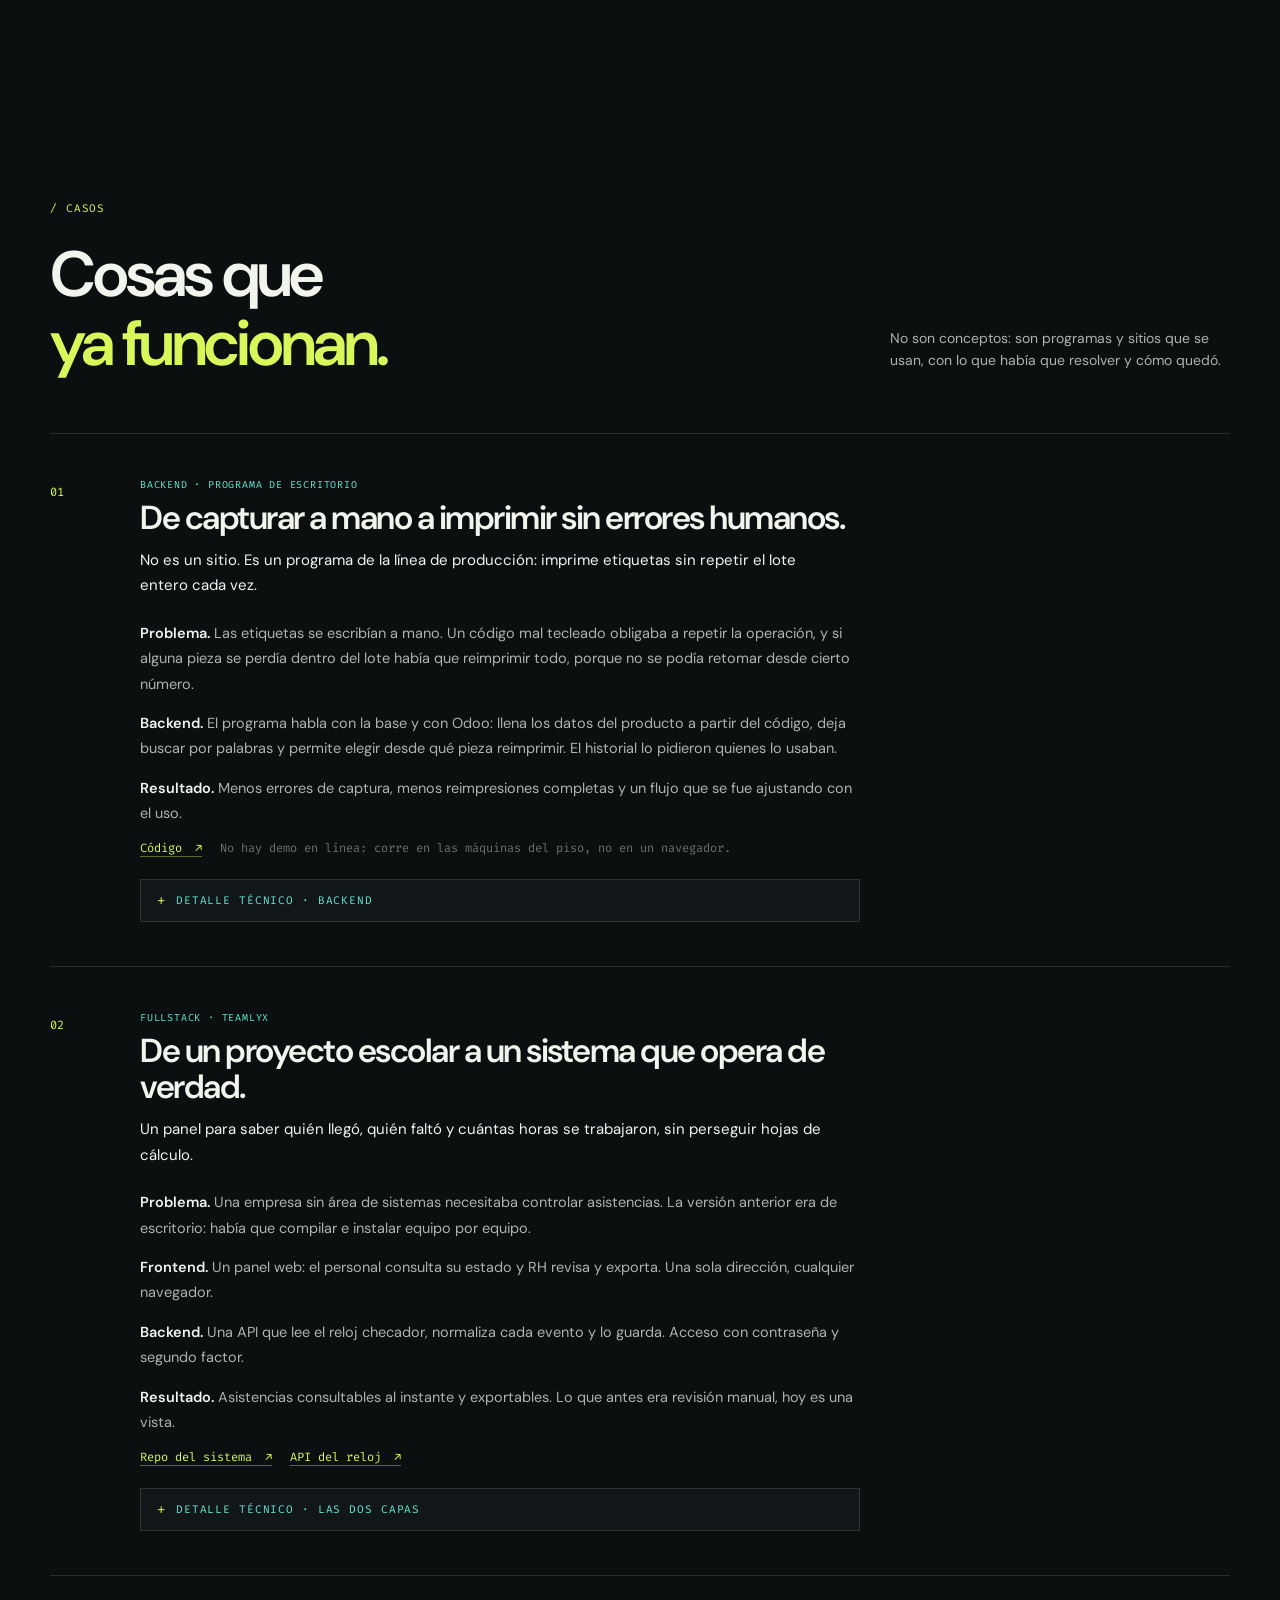
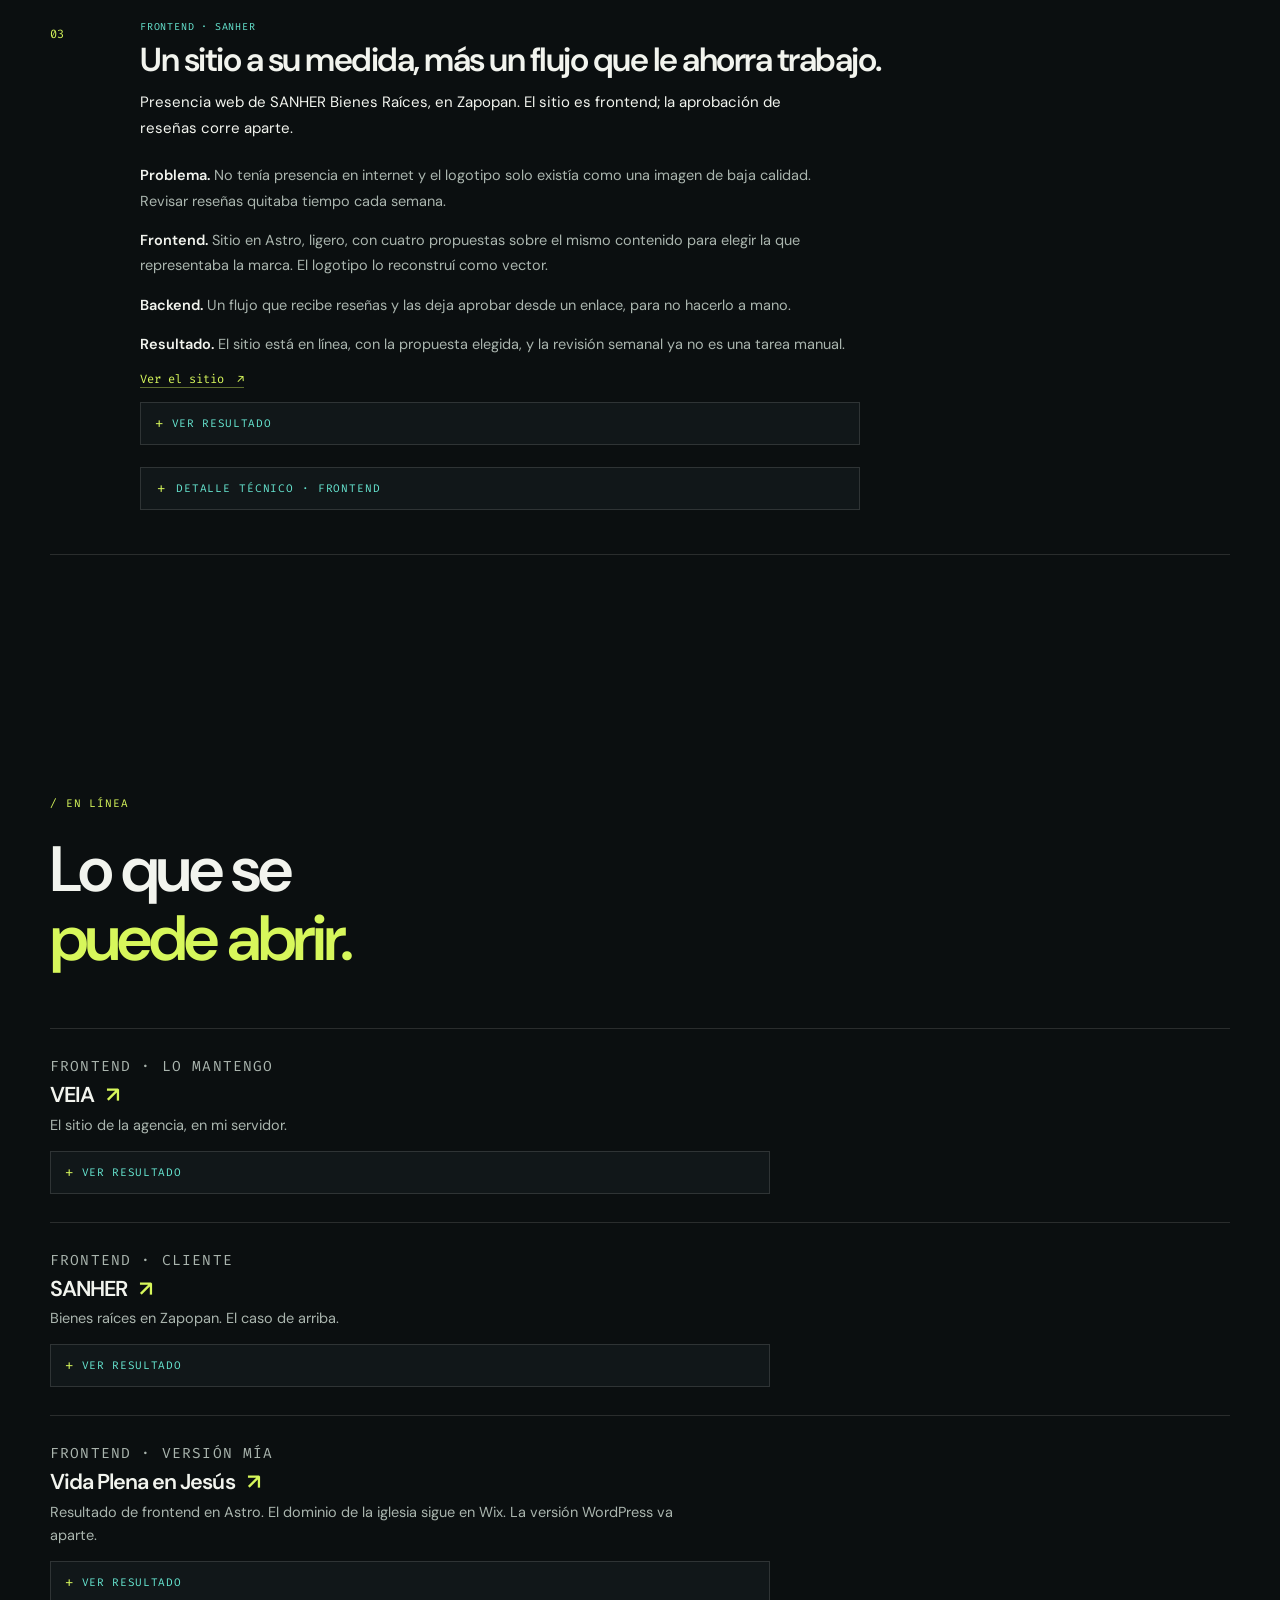
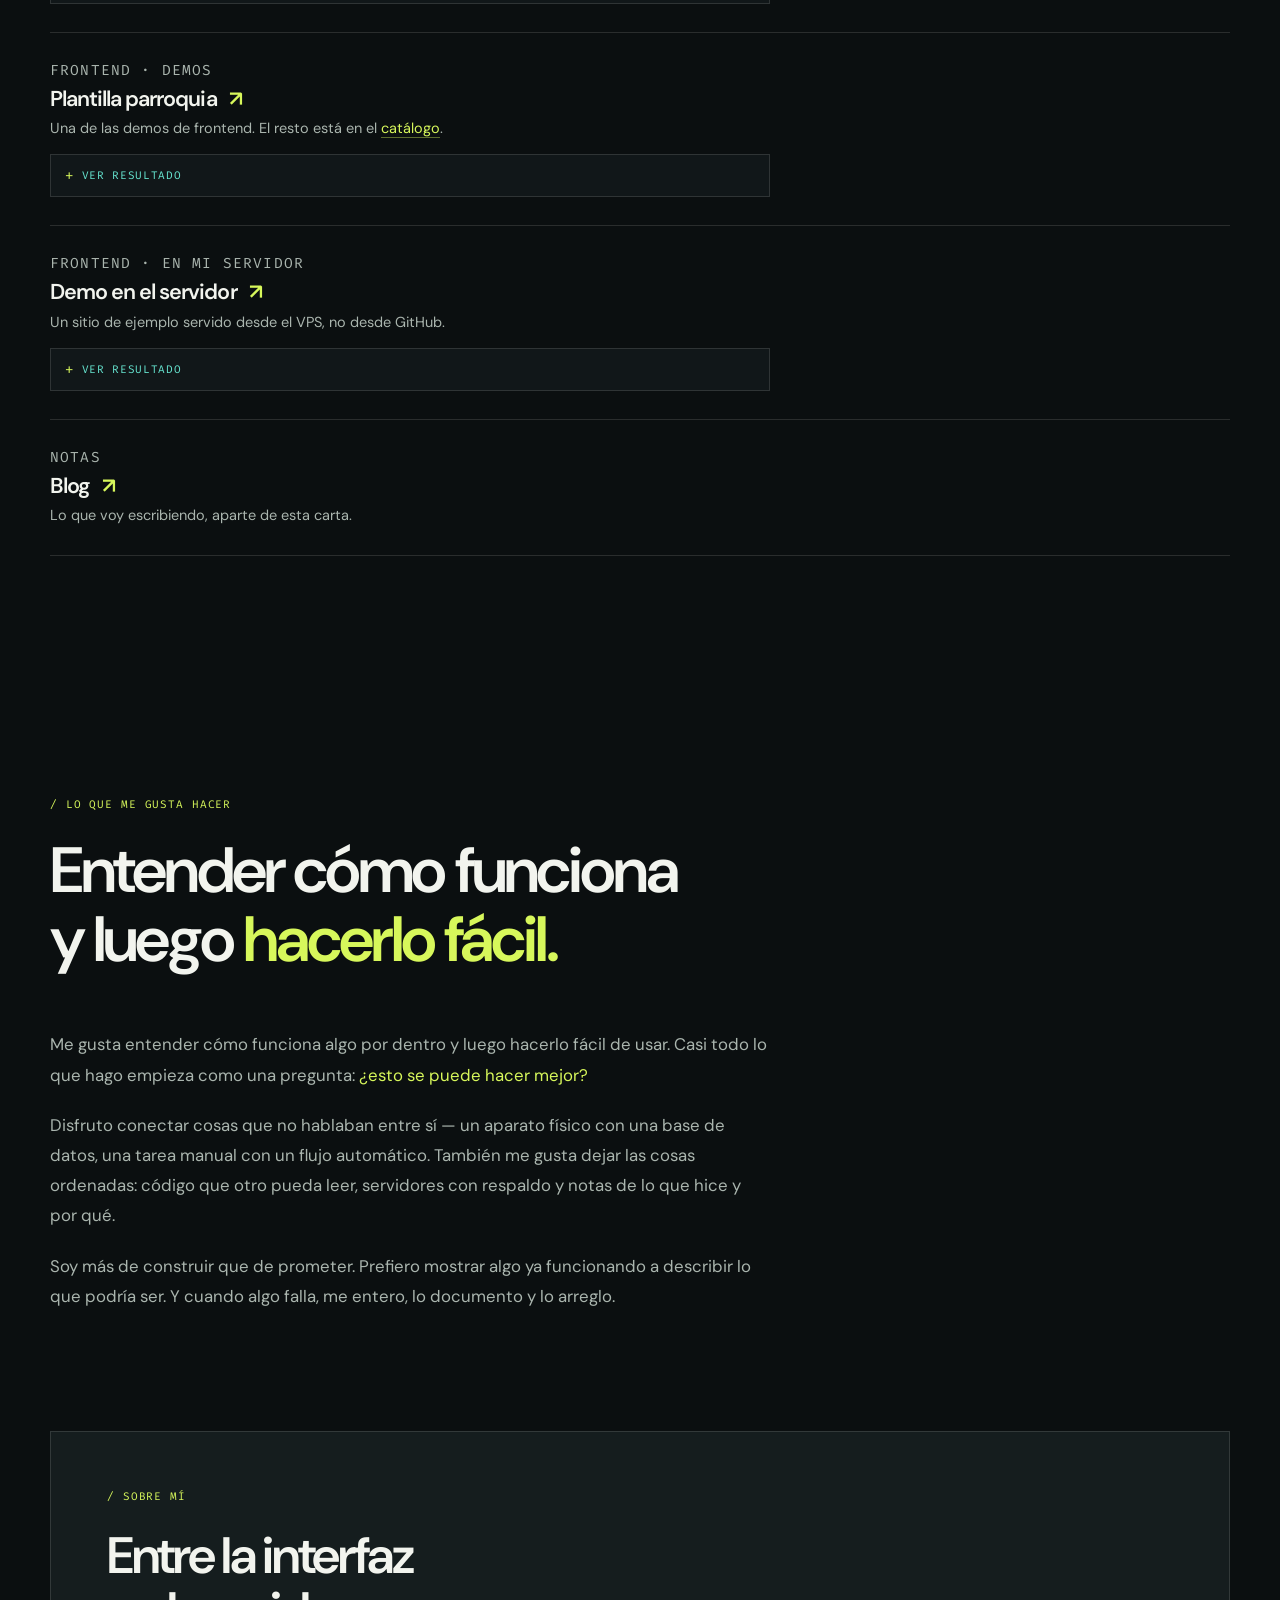
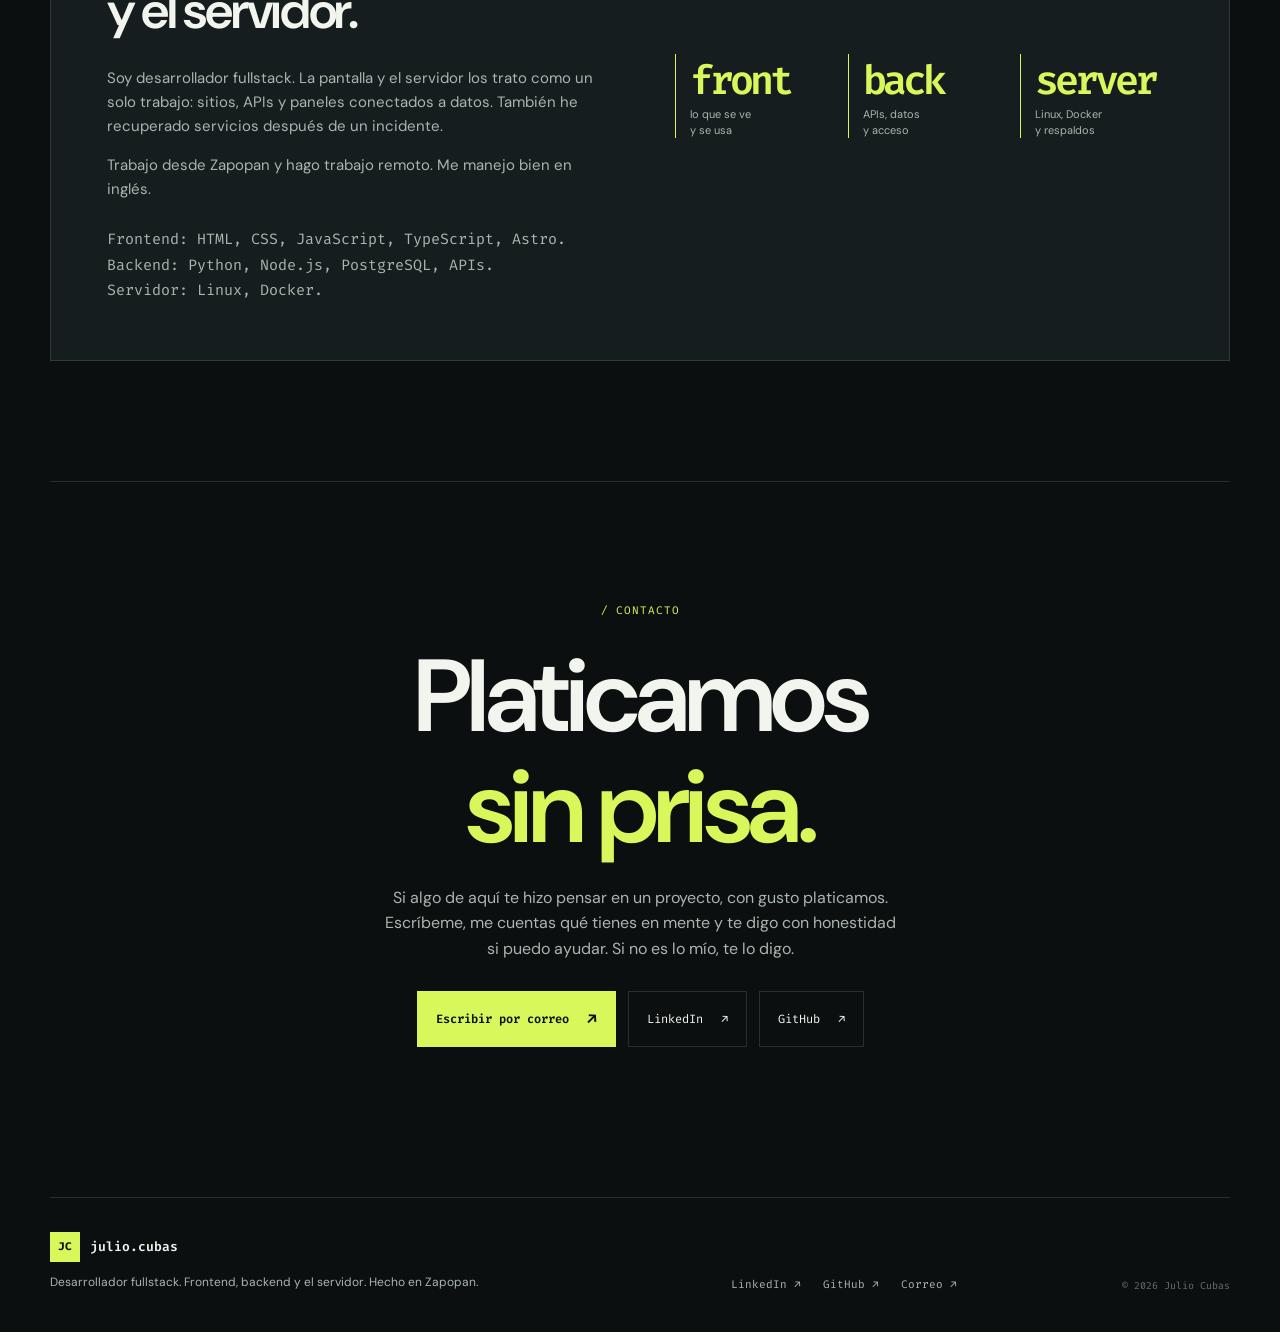
==== commit 0694e1a6: "Muestra resultados de frontend en capturas opcionales Cada sitio en línea puede abrirse o verse pleg" ====
--- a/index.html
+++ b/index.html
@@ -108,6 +108,7 @@
               <p><b>Backend.</b> Un flujo que recibe reseñas y las deja aprobar desde un enlace, para no hacerlo a mano.</p>
               <p><b>Resultado.</b> El sitio está en línea, con la propuesta elegida, y la revisión semanal ya no es una tarea manual.</p>
               <p class="case-links"><a href="https://sanherbienesraices.com/" target="_blank" rel="noopener">Ver el sitio <span>↗</span></a></p>
+              <details class="shot"><summary>Ver resultado</summary><img src="capturas/sanher.jpg" width="1100" height="688" alt="Inicio del sitio de SANHER Bienes Raíces"></details>
               <details class="case-tech"><summary>Detalle técnico · frontend</summary><p>Sitio estático en Astro y JavaScript, publicado en su dominio. Logo en SVG con fondo transparente. El flujo de reseñas no está en el repo público del sitio.</p></details>
             </div>
           </div>
@@ -122,26 +123,31 @@
           <p class="project-type">Frontend · lo mantengo</p>
           <h3><a href="https://veia.com.mx/" target="_blank" rel="noopener">VEIA <span>↗</span></a></h3>
           <p>El sitio de la agencia, en mi servidor.</p>
+          <details class="shot"><summary>Ver resultado</summary><img src="capturas/veia.jpg" width="1100" height="688" alt="Inicio de veia.com.mx"></details>
         </li>
         <li class="reveal">
           <p class="project-type">Frontend · cliente</p>
           <h3><a href="https://sanherbienesraices.com/" target="_blank" rel="noopener">SANHER <span>↗</span></a></h3>
           <p>Bienes raíces en Zapopan. El caso de arriba.</p>
+          <details class="shot"><summary>Ver resultado</summary><img src="capturas/sanher.jpg" width="1100" height="688" alt="Inicio del sitio de SANHER Bienes Raíces"></details>
         </li>
         <li class="reveal">
           <p class="project-type">Frontend · versión mía</p>
           <h3><a href="https://cubasmx.github.io/vida-plena-en-jesus/" target="_blank" rel="noopener">Vida Plena en Jesús <span>↗</span></a></h3>
-          <p>Versión en Astro. El dominio público sigue en otro constructor; esta es la que armé.</p>
+          <p>Resultado de frontend en Astro. El dominio de la iglesia sigue en Wix. La versión WordPress va aparte.</p>
+          <details class="shot"><summary>Ver resultado</summary><img src="capturas/vidaplena.jpg" width="1100" height="688" alt="Inicio de la versión Astro de Vida Plena en Jesús"></details>
         </li>
         <li class="reveal">
           <p class="project-type">Frontend · demos</p>
-          <h3><a href="https://cubasmx.github.io/veia-landing/plantillas/" target="_blank" rel="noopener">Plantillas <span>↗</span></a></h3>
-          <p>Páginas de ejemplo: taller, salud, tienda, parroquia.</p>
+          <h3><a href="https://cubasmx.github.io/veia-landing/plantillas/parroquia/" target="_blank" rel="noopener">Plantilla parroquia <span>↗</span></a></h3>
+          <p>Una de las demos de frontend. El resto está en el <a href="https://cubasmx.github.io/veia-landing/plantillas/">catálogo</a>.</p>
+          <details class="shot"><summary>Ver resultado</summary><img src="capturas/parroquia.jpg" width="1100" height="688" alt="Plantilla de parroquia, inicio"></details>
         </li>
         <li class="reveal">
           <p class="project-type">Frontend · en mi servidor</p>
           <h3><a href="https://piloto.veia.com.mx/" target="_blank" rel="noopener">Demo en el servidor <span>↗</span></a></h3>
           <p>Un sitio de ejemplo servido desde el VPS, no desde GitHub.</p>
+          <details class="shot"><summary>Ver resultado</summary><img src="capturas/piloto.jpg" width="1100" height="688" alt="Demo de pastelería servida desde el servidor"></details>
         </li>
         <li class="reveal">
           <p class="project-type">Notas</p>
--- a/styles.css
+++ b/styles.css
@@ -49,7 +49,16 @@
 .live-list a{color:var(--ink);text-decoration:none}
 .live-list a span{color:var(--lime);margin-left:8px}
 .live-list a:hover{color:var(--lime)}
-.live-list p:last-child{margin:0;color:var(--muted);font-size:14.5px;max-width:640px}
+.live-list li>p{margin:0;color:var(--muted);font-size:14.5px;max-width:640px}
+.live-list li>p a{color:var(--lime);border-bottom:1px solid rgba(215,247,91,.4)}
+.shot{margin-top:14px;max-width:720px;border:1px solid var(--line);background:var(--panel)}
+.shot summary{display:flex;align-items:center;gap:8px;padding:11px 14px;cursor:pointer;font:11px var(--mono);letter-spacing:.06em;text-transform:uppercase;color:var(--cyan);list-style:none}
+.shot summary::-webkit-details-marker{display:none}
+.shot summary::before{content:"+";color:var(--lime);font-size:14px}
+.shot[open] summary{border-bottom:1px solid var(--line)}
+.shot[open] summary::before{content:"–"}
+.shot summary:focus-visible{outline:2px solid var(--lime);outline-offset:-2px}
+.shot img{display:block;width:100%;height:auto}
 
 /* --- Detalle técnico plegable --- */
 .case-tech{margin-top:22px;border:1px solid var(--line);background:var(--panel)}
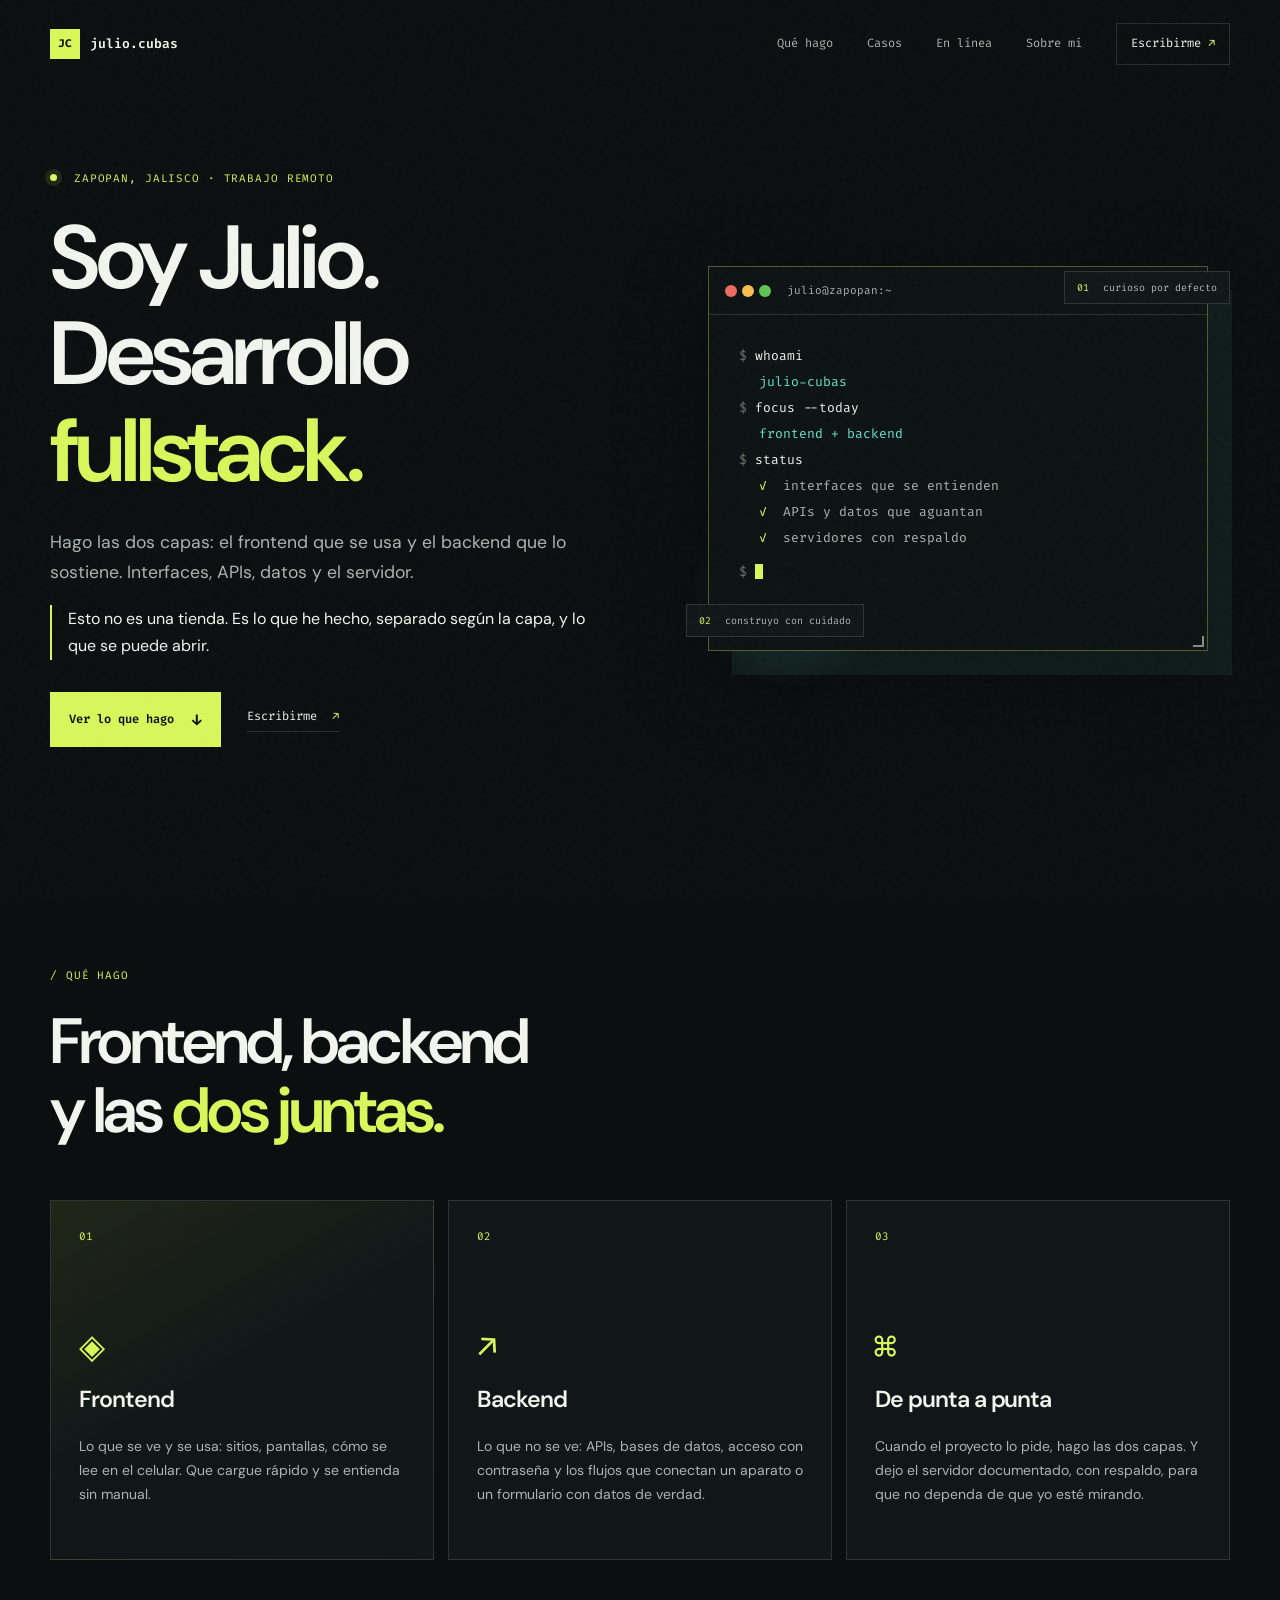
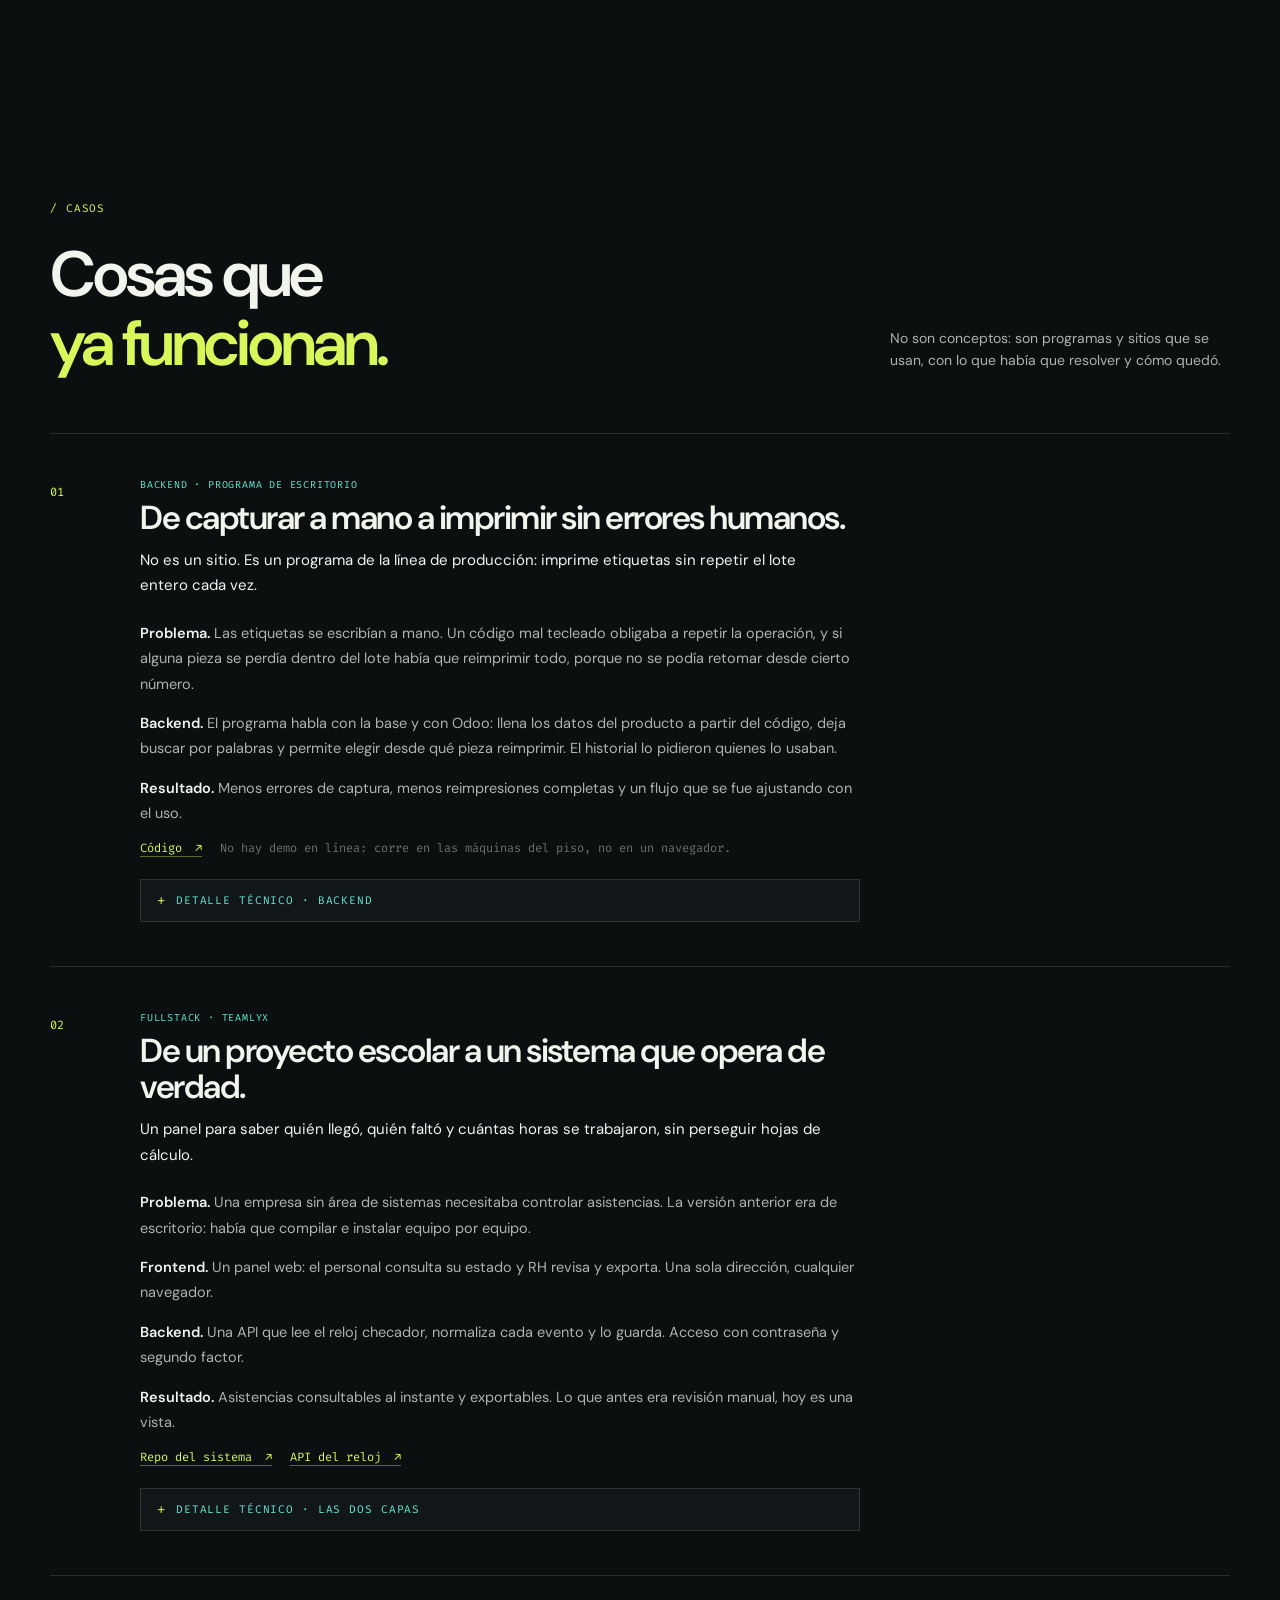
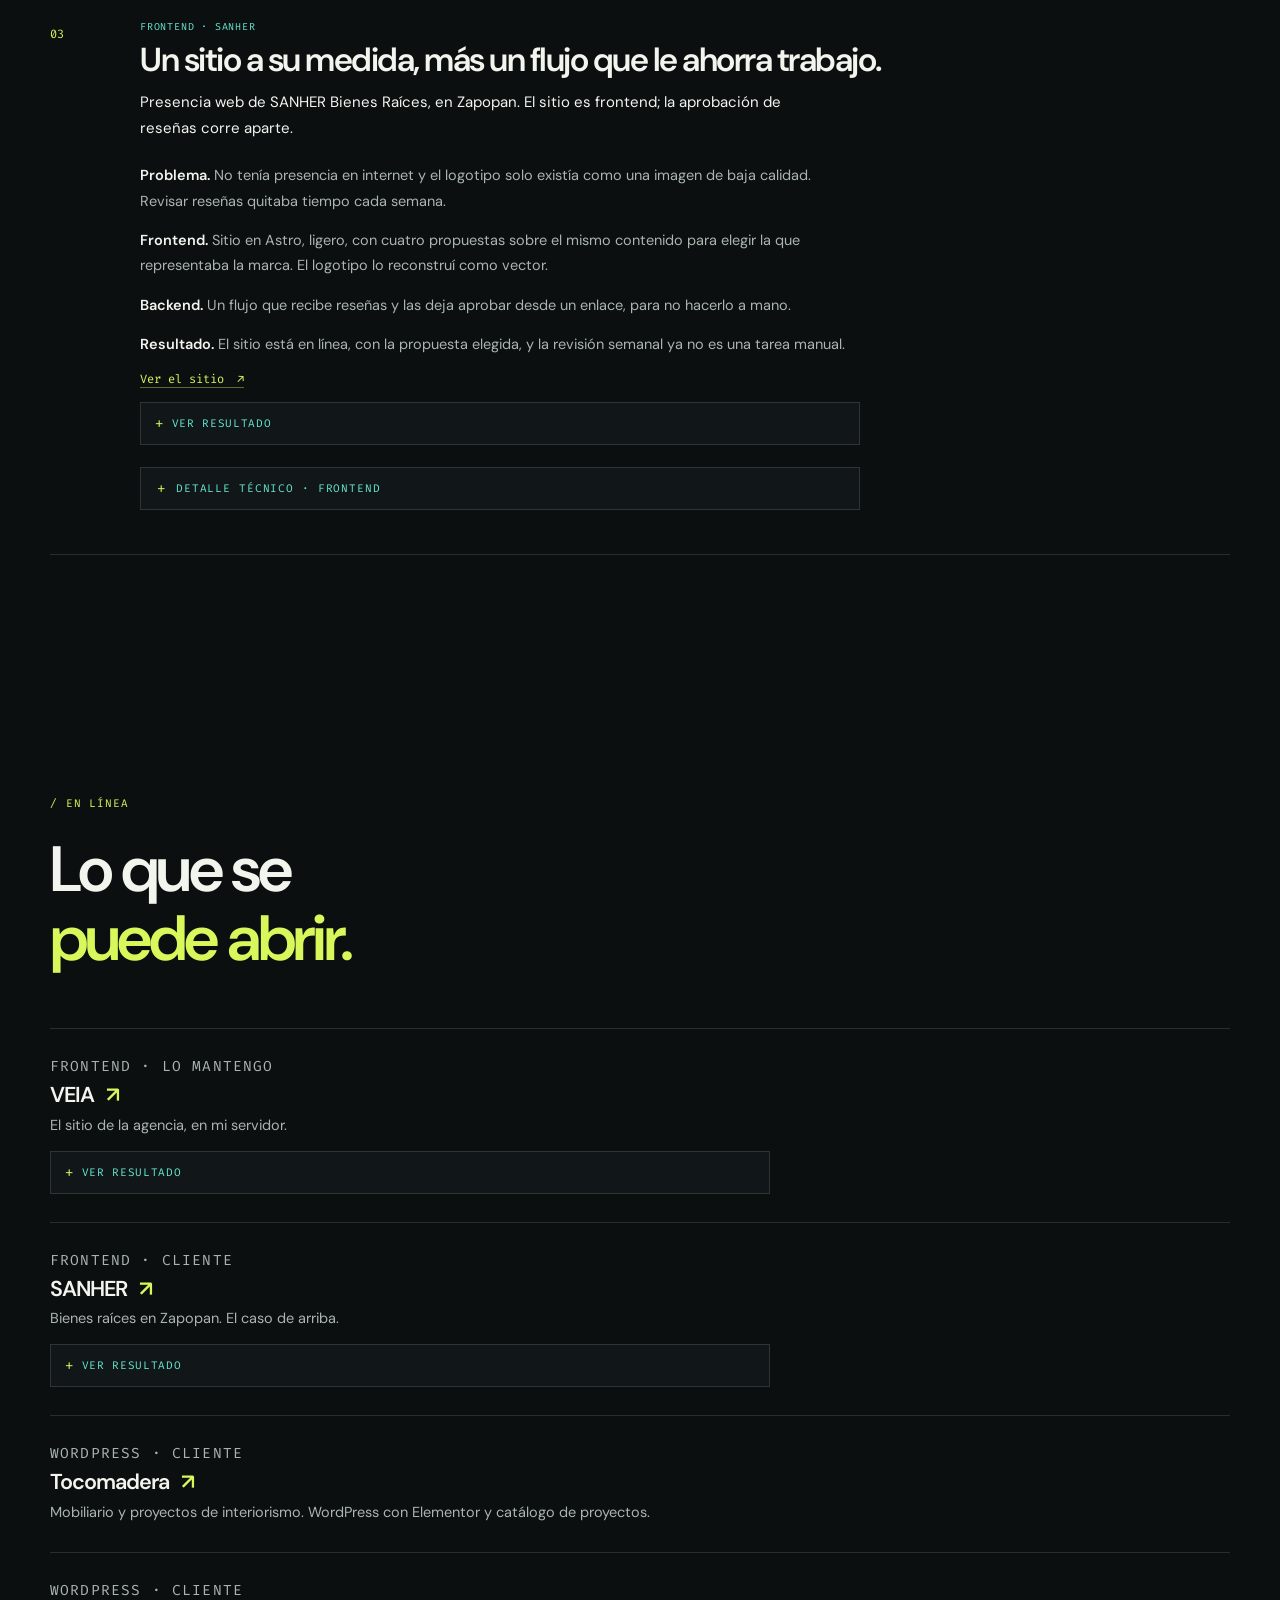
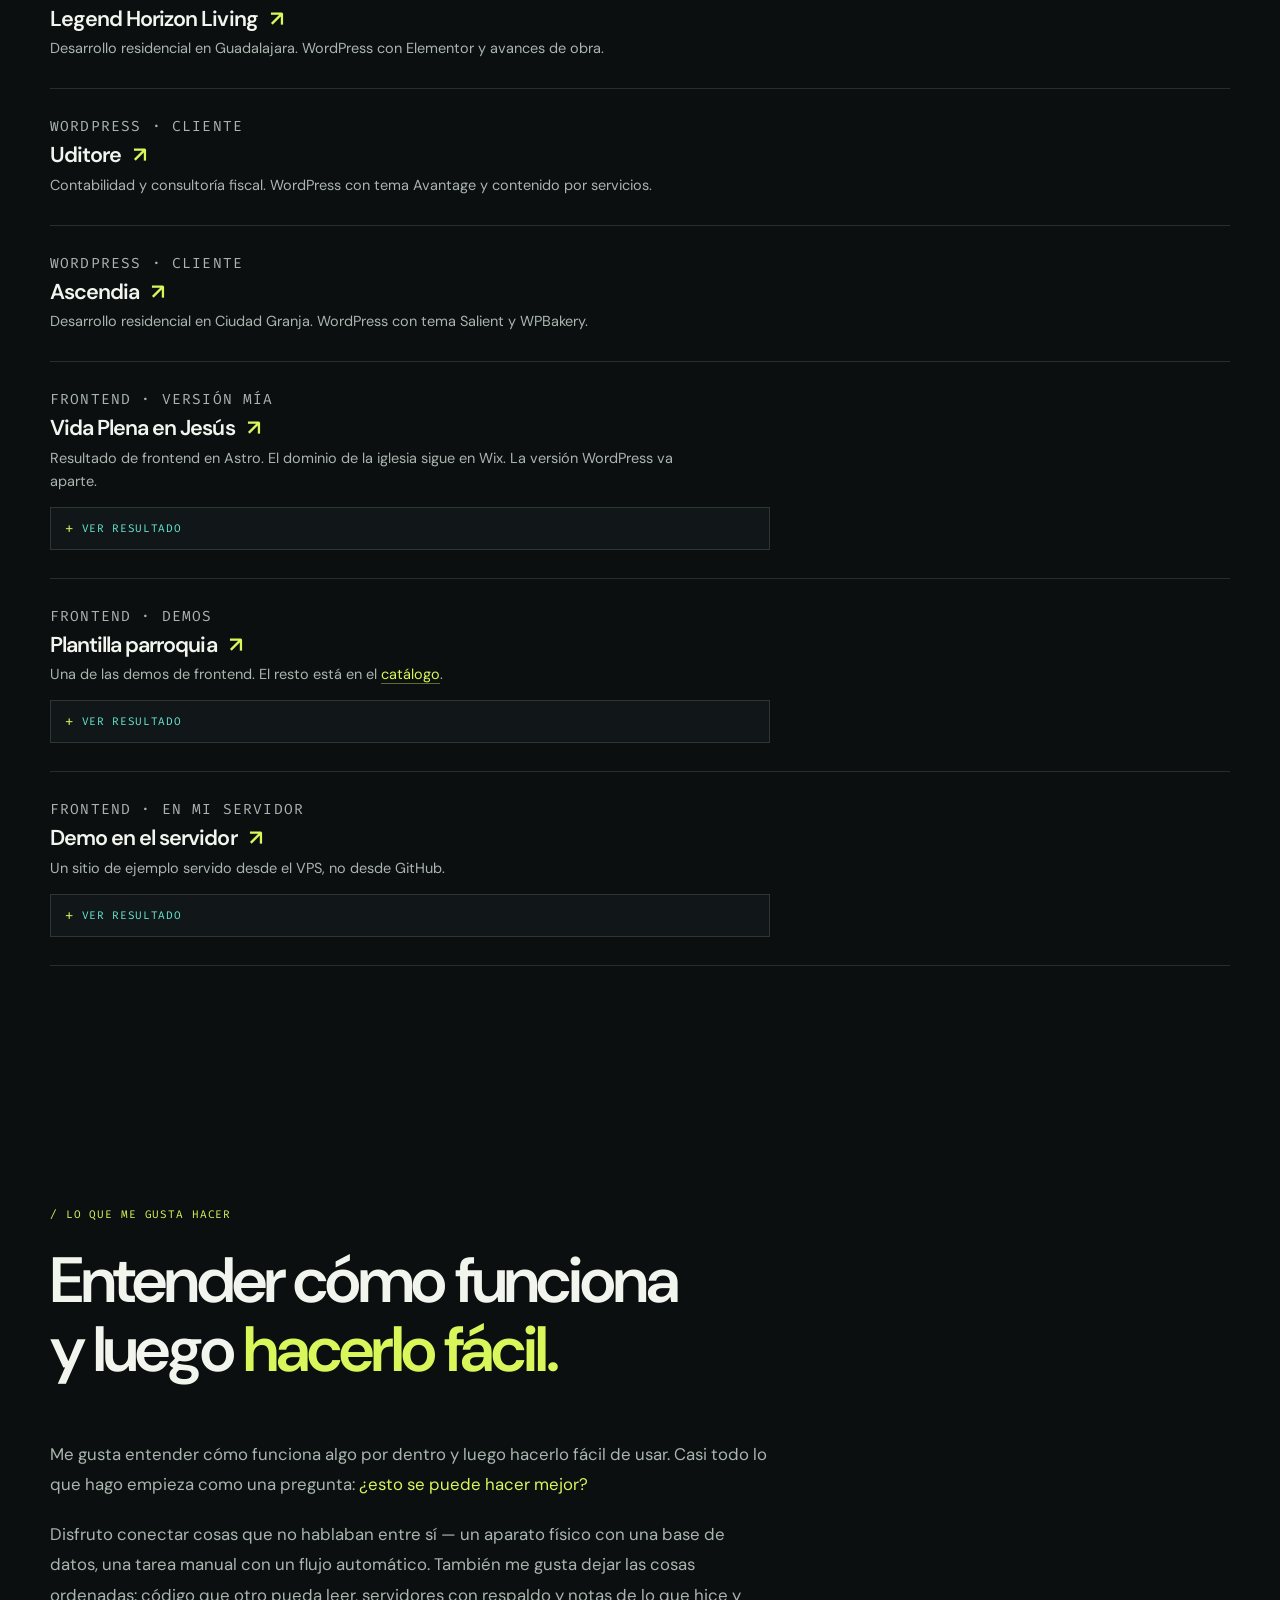
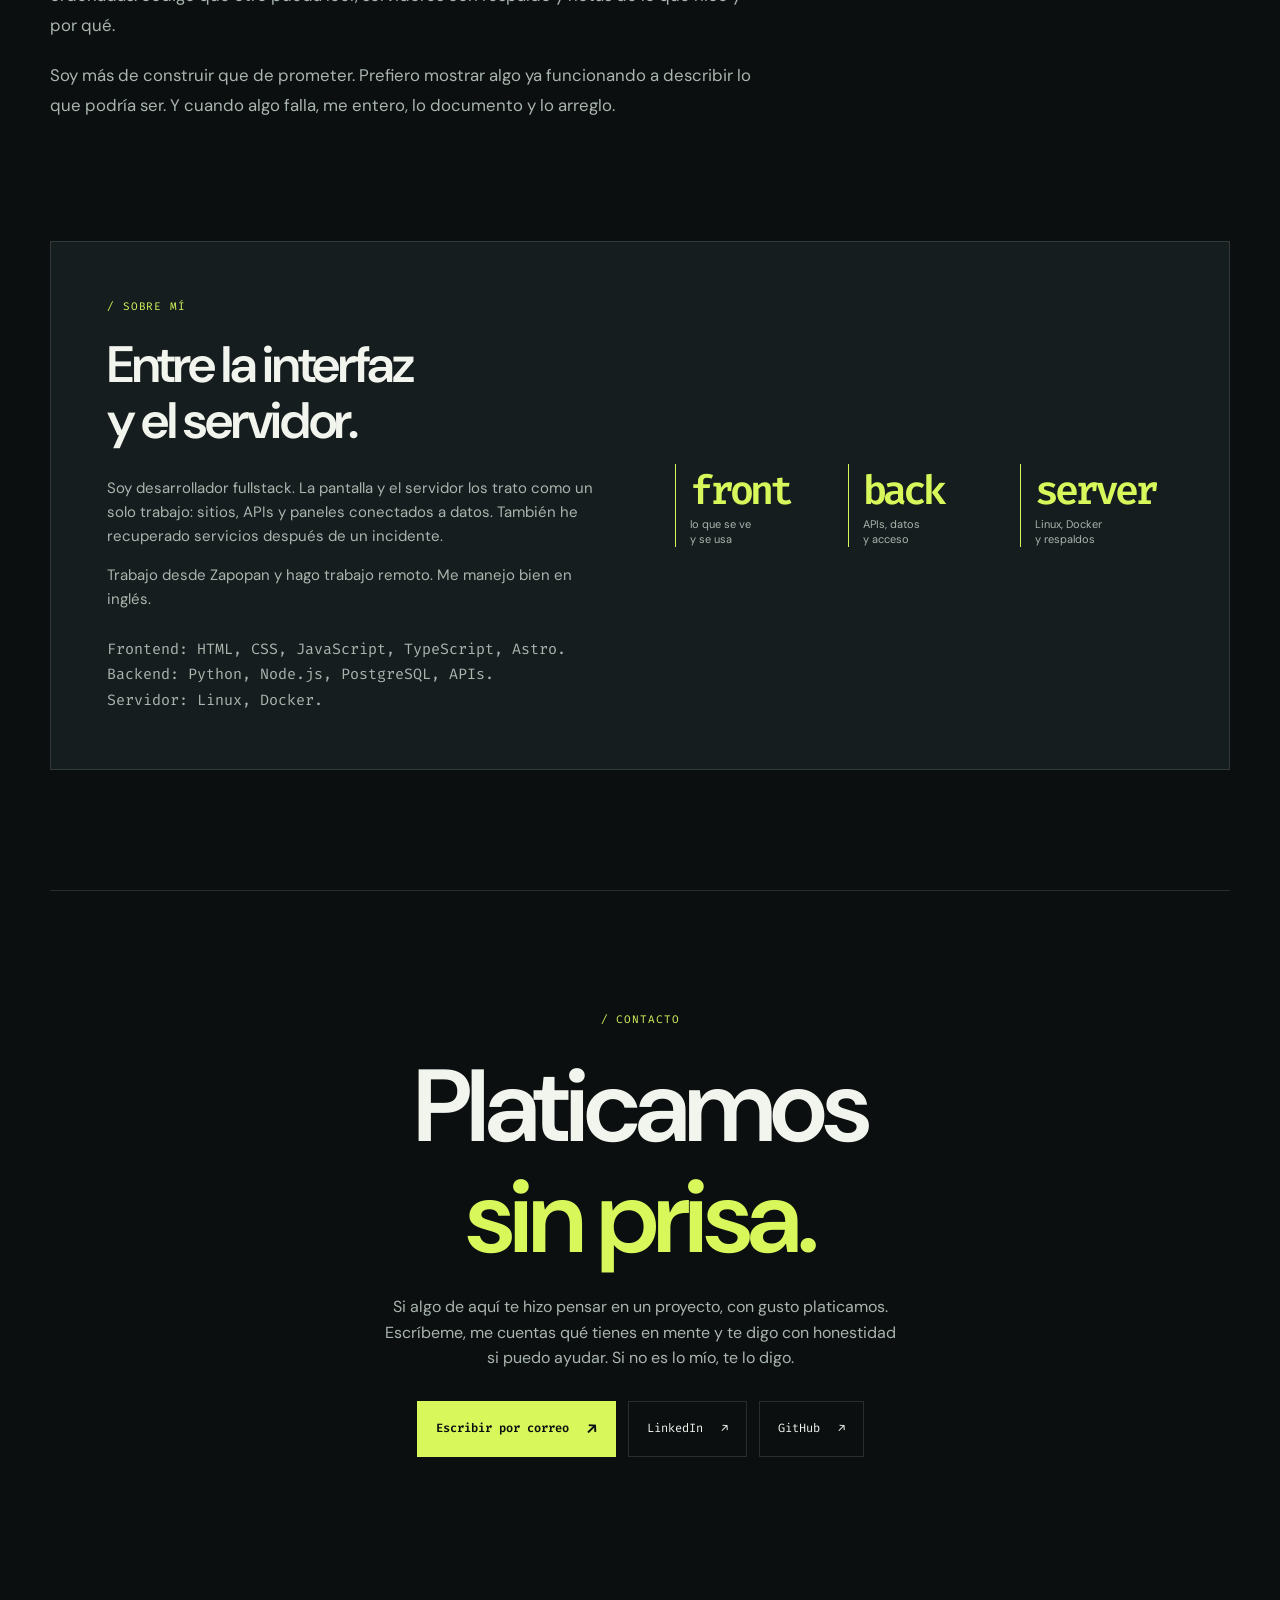
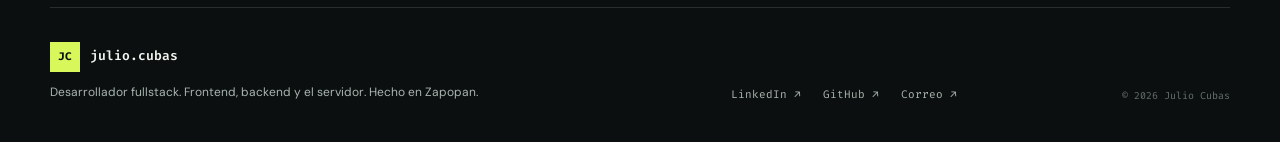
==== commit a63aed56: "Enlaza los sitios de Tocomadera, Legend, Uditore y Ascendia" ====
--- a/index.html
+++ b/index.html
@@ -132,6 +132,26 @@
           <details class="shot"><summary>Ver resultado</summary><img src="capturas/sanher.jpg" width="1100" height="688" alt="Inicio del sitio de SANHER Bienes Raíces"></details>
         </li>
         <li class="reveal">
+          <p class="project-type">WordPress · cliente</p>
+          <h3><a href="https://tocomadera.mx/" target="_blank" rel="noopener">Tocomadera <span>↗</span></a></h3>
+          <p>Mobiliario y proyectos de interiorismo. WordPress con Elementor y catálogo de proyectos.</p>
+        </li>
+        <li class="reveal">
+          <p class="project-type">WordPress · cliente</p>
+          <h3><a href="https://legendtower.com.mx/" target="_blank" rel="noopener">Legend Horizon Living <span>↗</span></a></h3>
+          <p>Desarrollo residencial en Guadalajara. WordPress con Elementor y avances de obra.</p>
+        </li>
+        <li class="reveal">
+          <p class="project-type">WordPress · cliente</p>
+          <h3><a href="https://uditore.mx/" target="_blank" rel="noopener">Uditore <span>↗</span></a></h3>
+          <p>Contabilidad y consultoría fiscal. WordPress con tema Avantage y contenido por servicios.</p>
+        </li>
+        <li class="reveal">
+          <p class="project-type">WordPress · cliente</p>
+          <h3><a href="https://ascendia.mx/" target="_blank" rel="noopener">Ascendia <span>↗</span></a></h3>
+          <p>Desarrollo residencial en Ciudad Granja. WordPress con tema Salient y WPBakery.</p>
+        </li>
+        <li class="reveal">
           <p class="project-type">Frontend · versión mía</p>
           <h3><a href="https://cubasmx.github.io/vida-plena-en-jesus/" target="_blank" rel="noopener">Vida Plena en Jesús <span>↗</span></a></h3>
           <p>Resultado de frontend en Astro. El dominio de la iglesia sigue en Wix. La versión WordPress va aparte.</p>
@@ -148,11 +168,6 @@
           <h3><a href="https://piloto.veia.com.mx/" target="_blank" rel="noopener">Demo en el servidor <span>↗</span></a></h3>
           <p>Un sitio de ejemplo servido desde el VPS, no desde GitHub.</p>
           <details class="shot"><summary>Ver resultado</summary><img src="capturas/piloto.jpg" width="1100" height="688" alt="Demo de pastelería servida desde el servidor"></details>
-        </li>
-        <li class="reveal">
-          <p class="project-type">Notas</p>
-          <h3><a href="https://cubasmx.github.io/blog/" target="_blank" rel="noopener">Blog <span>↗</span></a></h3>
-          <p>Lo que voy escribiendo, aparte de esta carta.</p>
         </li>
       </ul>
     </section>
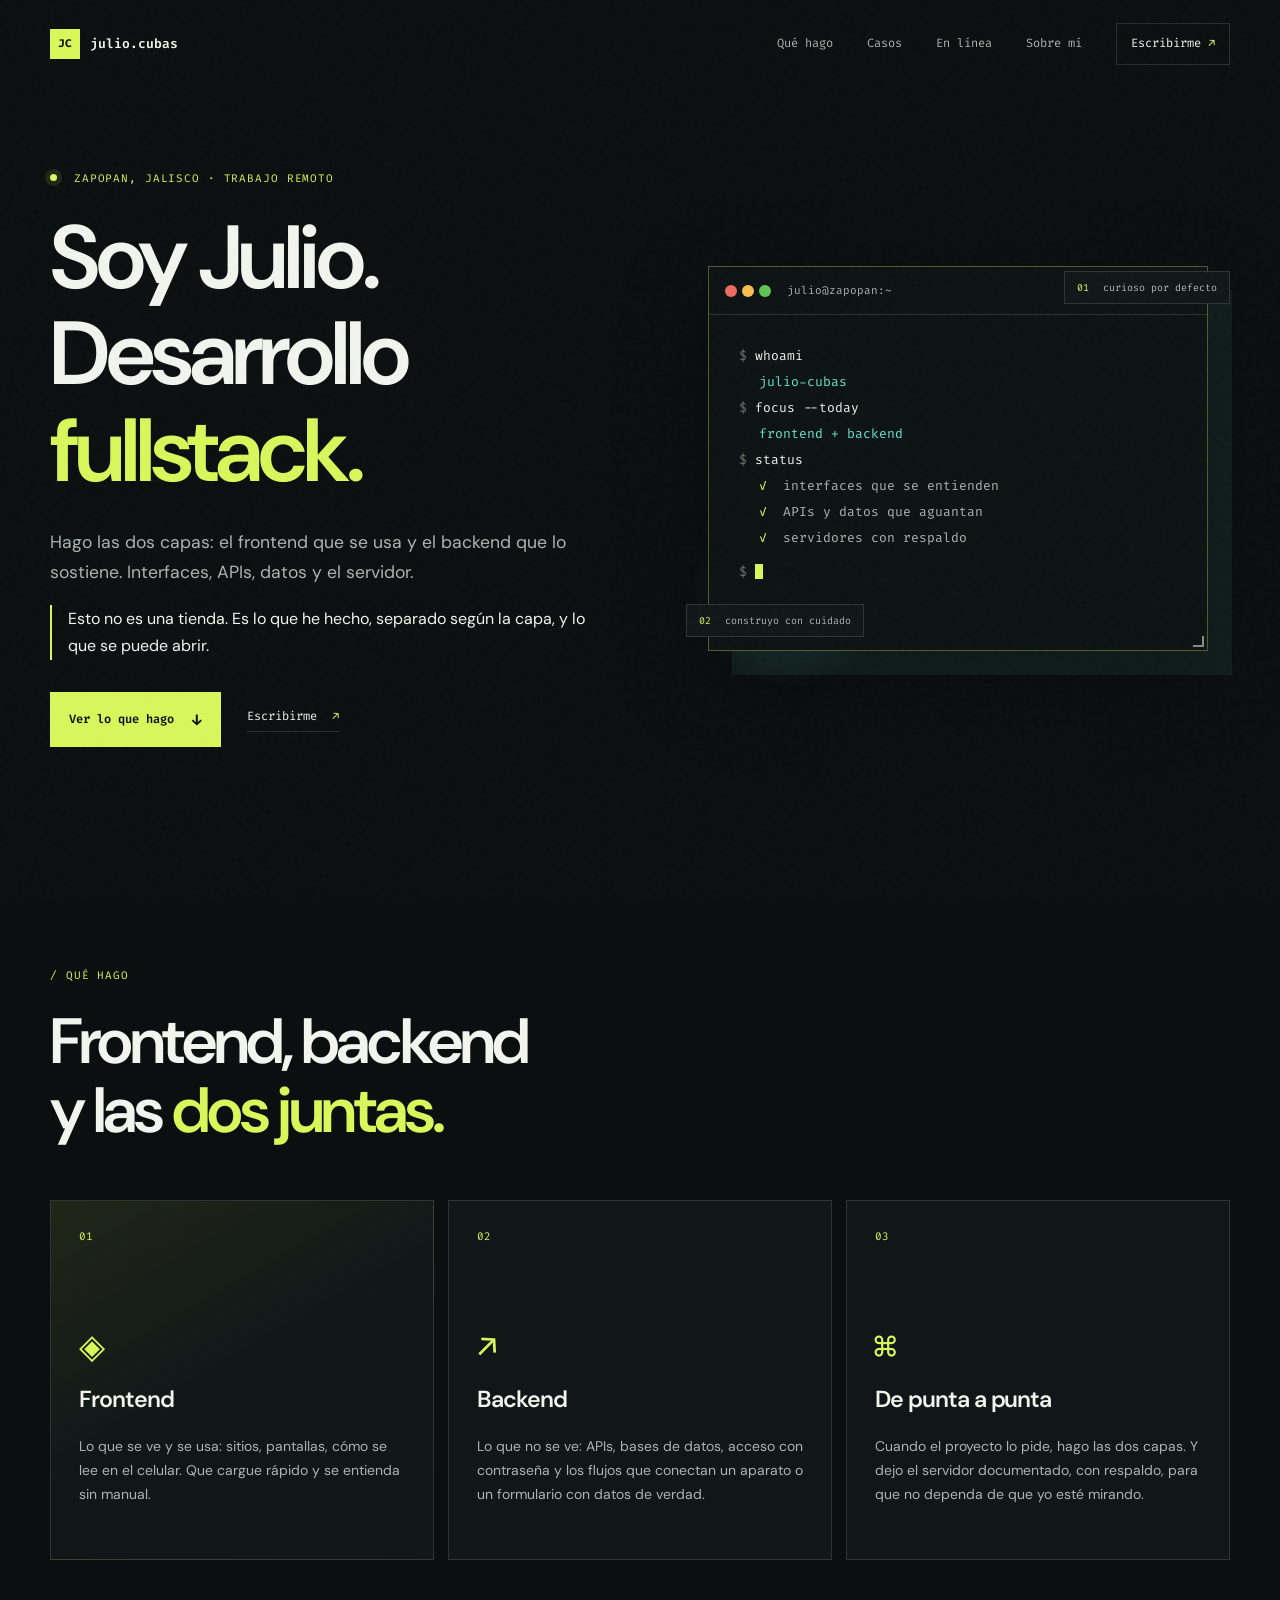
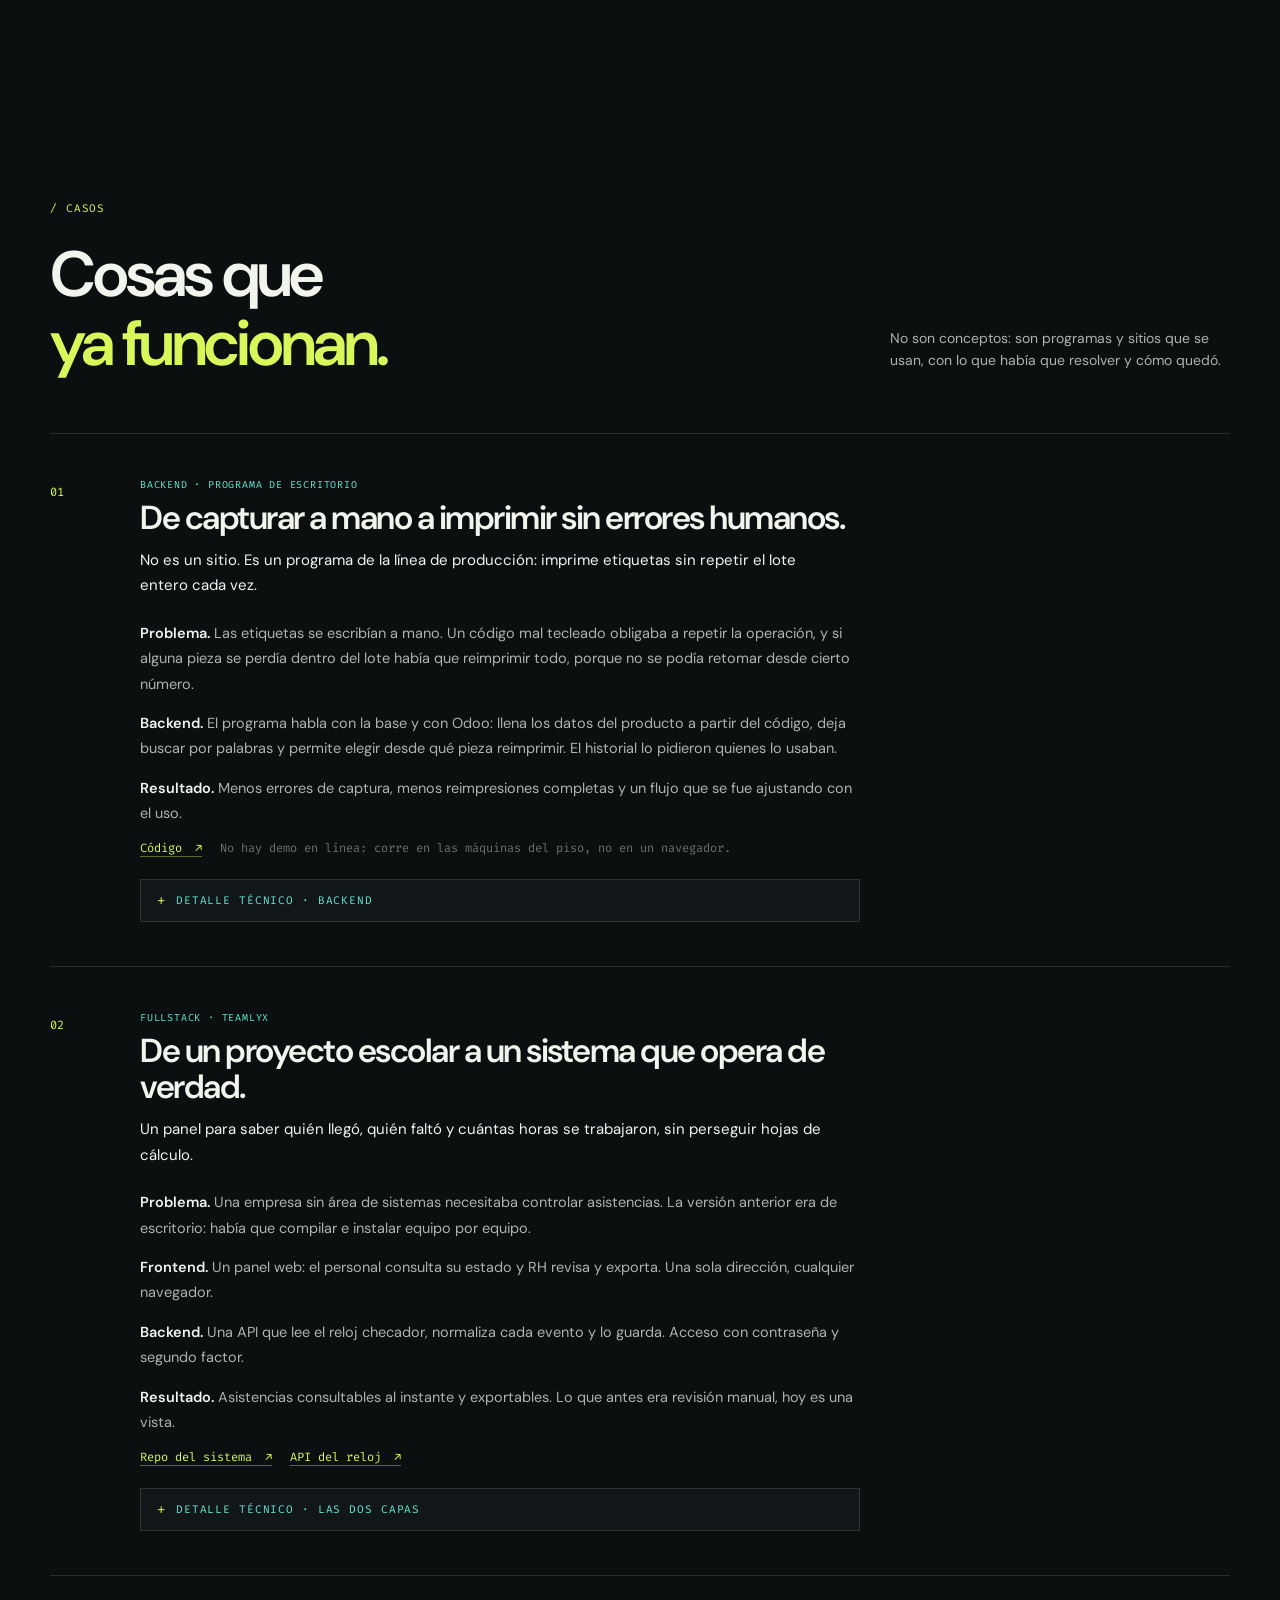
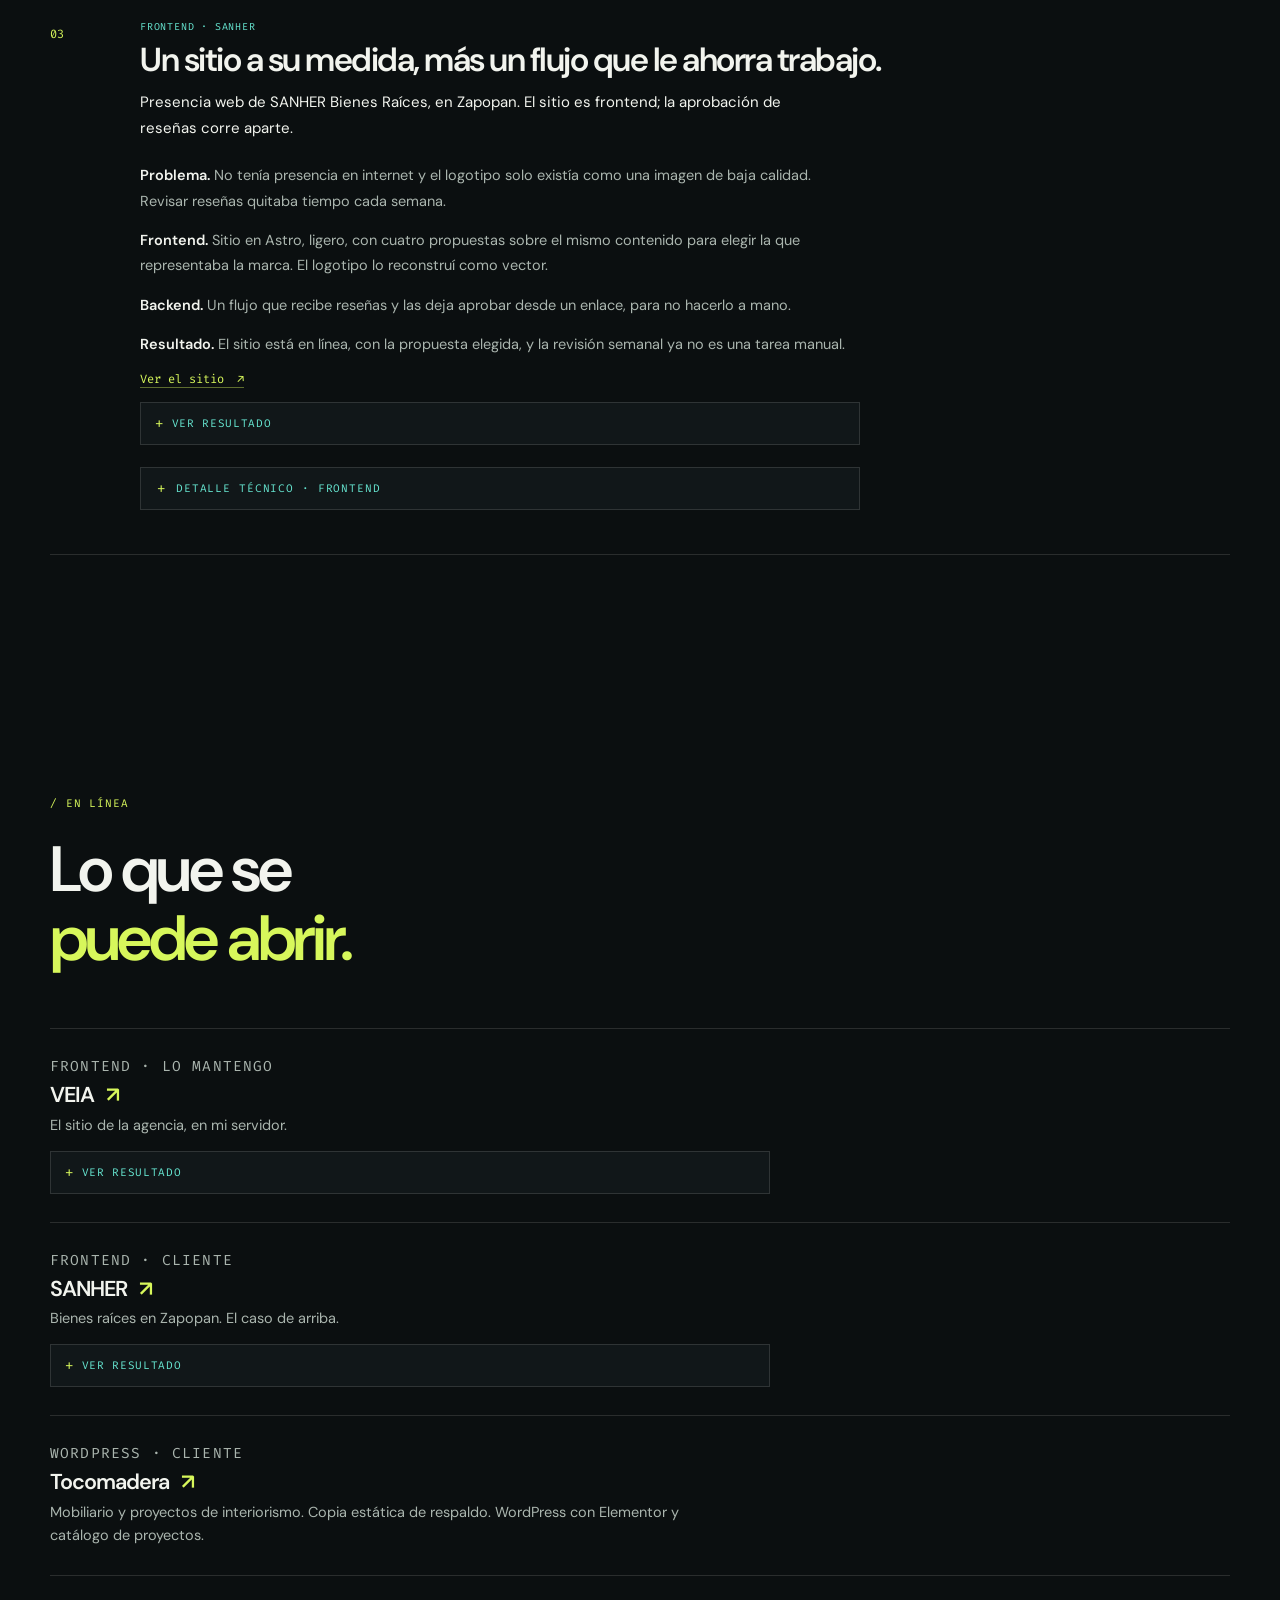
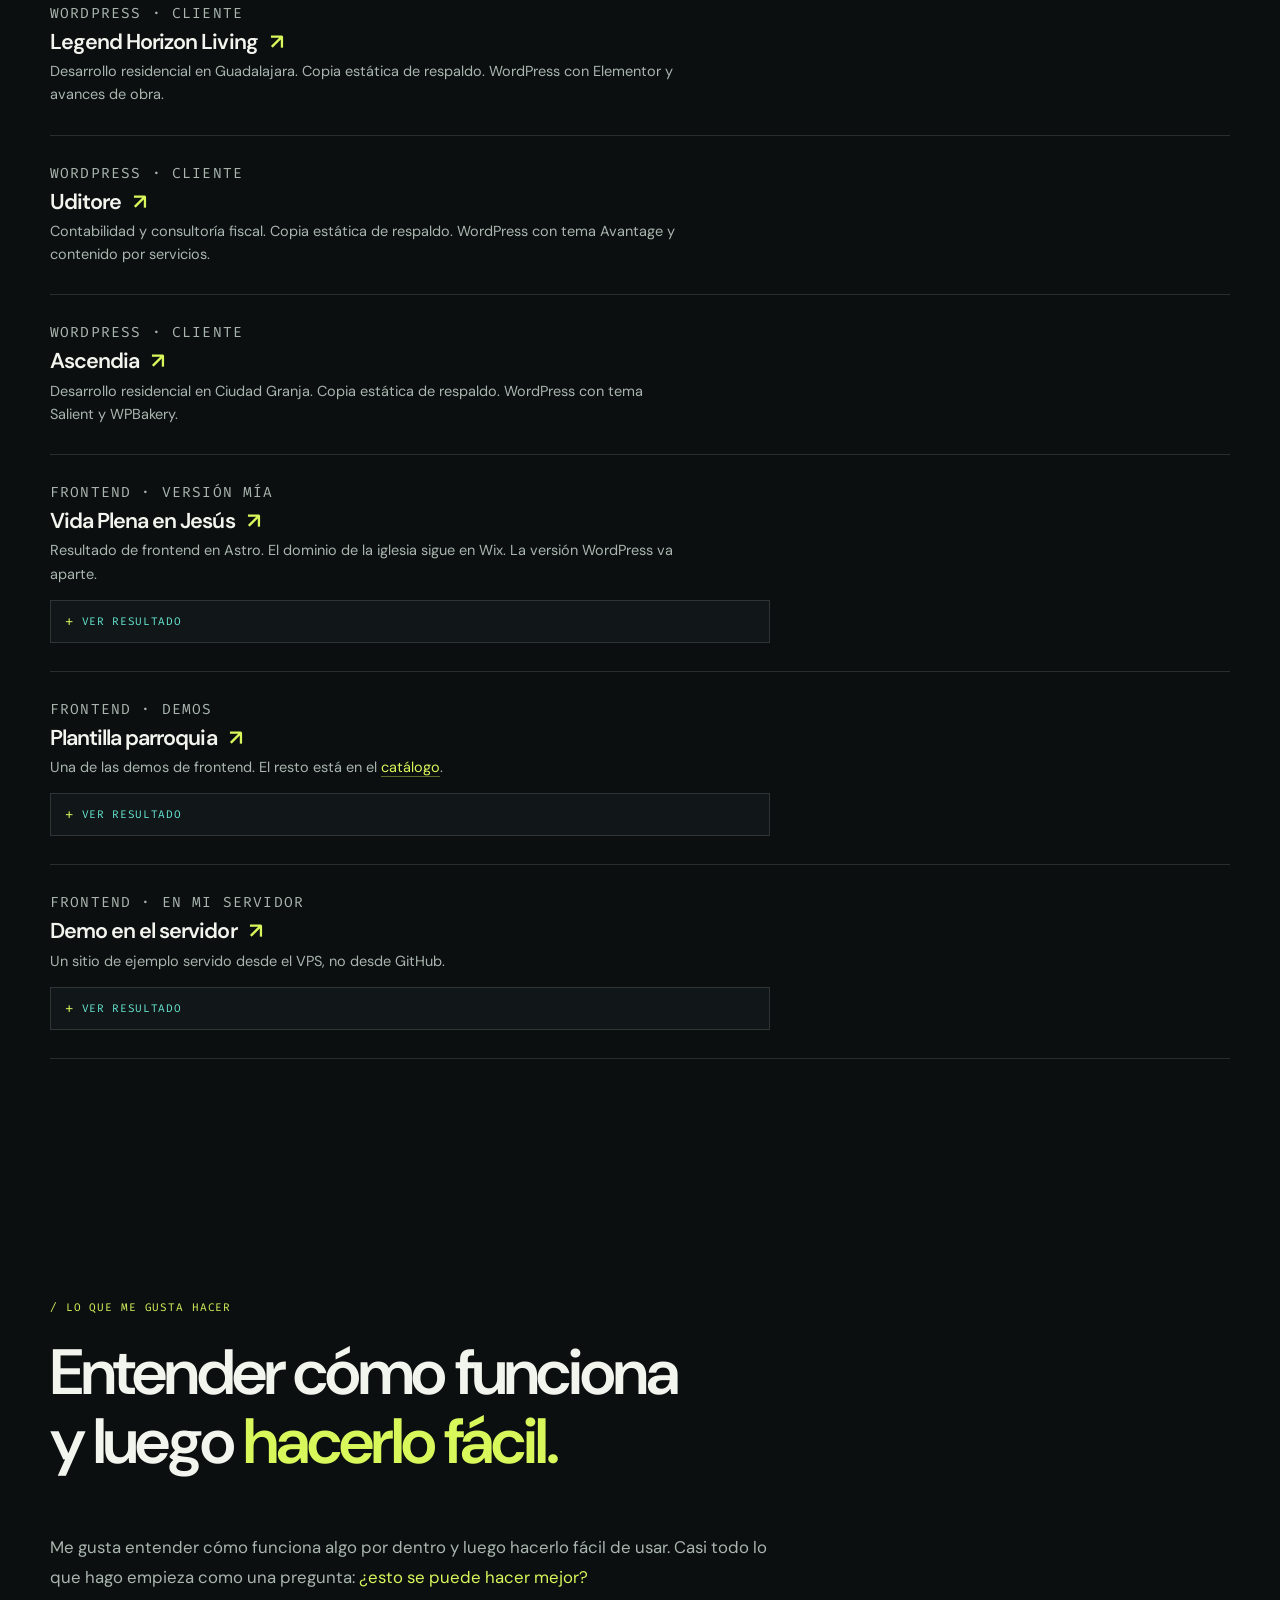
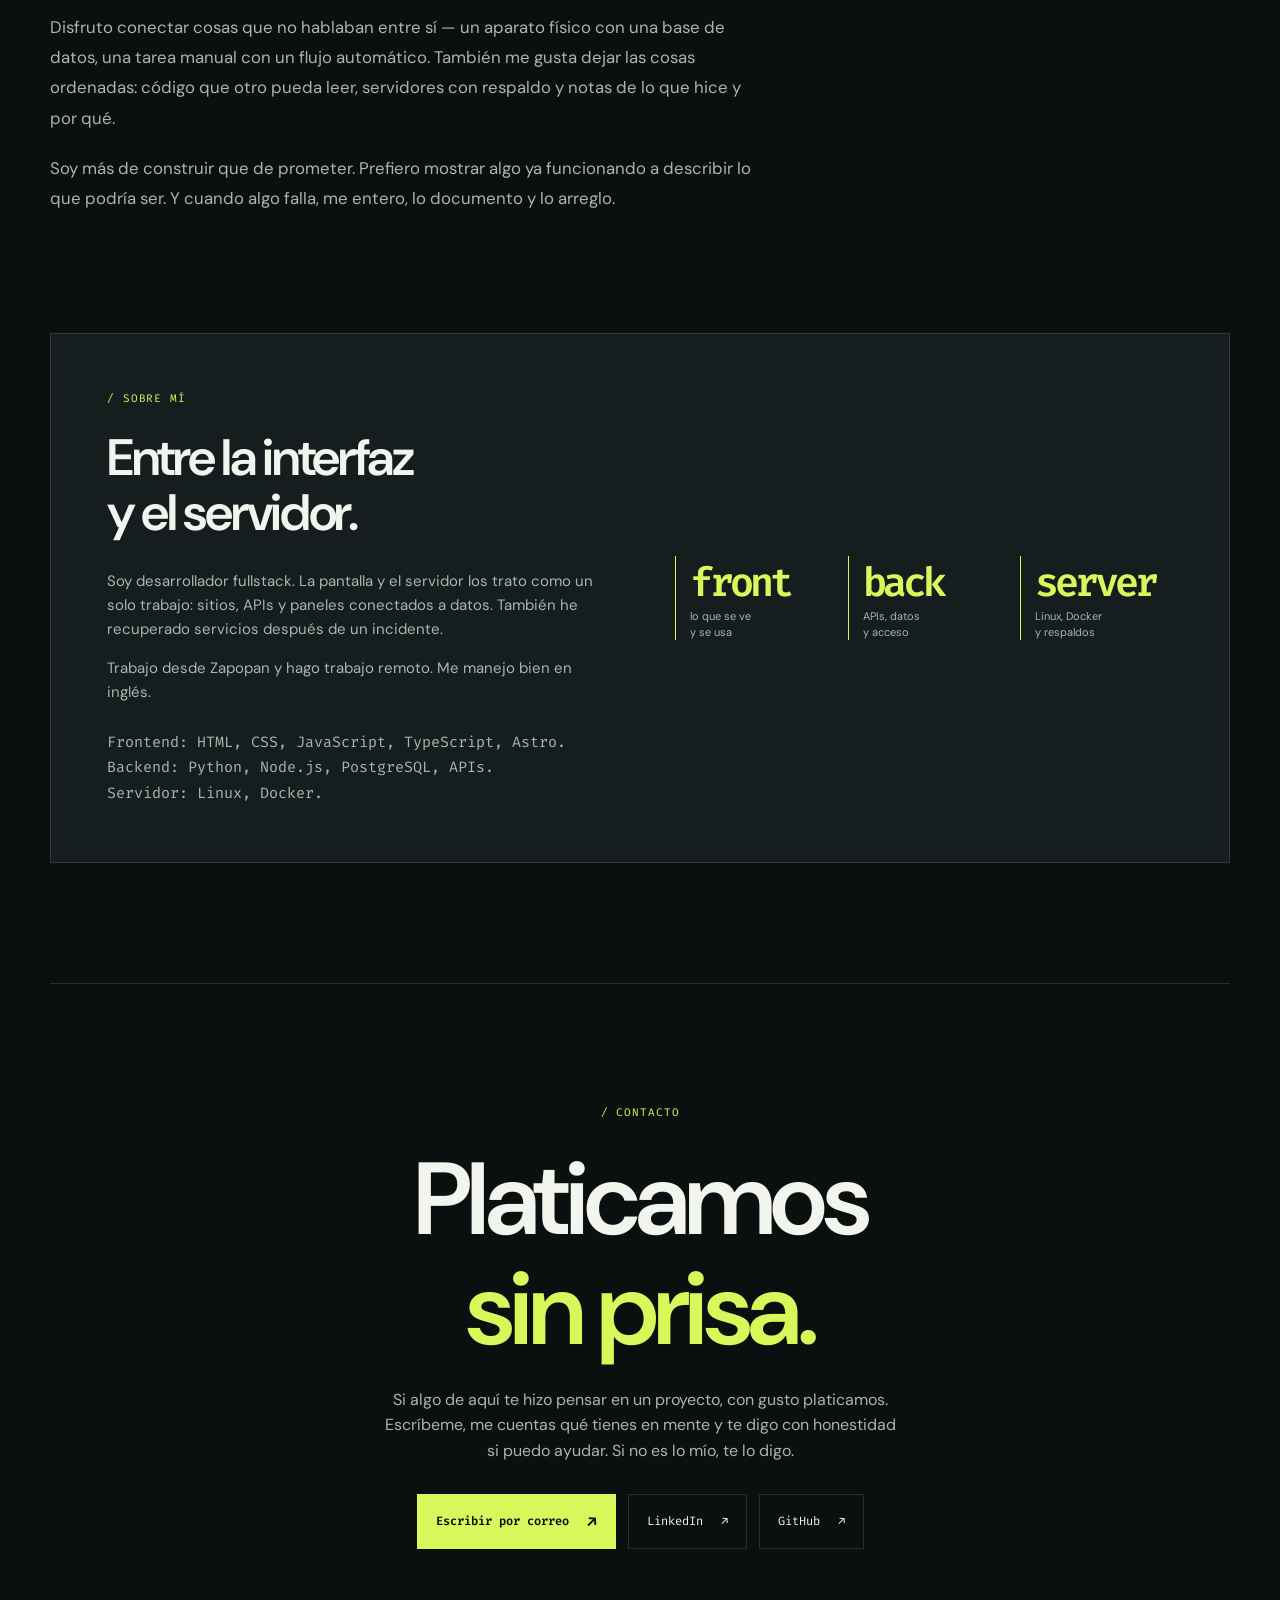
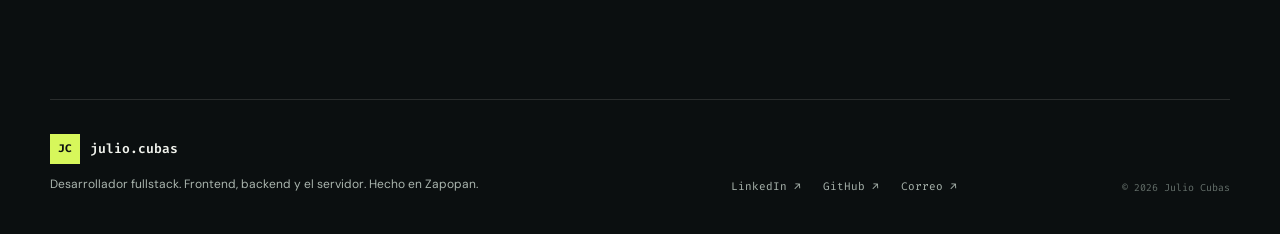
==== commit d16aa68b: "Portafolio: enlaza las copias recuperadas en GitHub Pages" ====
--- a/index.html
+++ b/index.html
@@ -133,23 +133,23 @@
         </li>
         <li class="reveal">
           <p class="project-type">WordPress · cliente</p>
-          <h3><a href="https://tocomadera.mx/" target="_blank" rel="noopener">Tocomadera <span>↗</span></a></h3>
-          <p>Mobiliario y proyectos de interiorismo. WordPress con Elementor y catálogo de proyectos.</p>
-        </li>
-        <li class="reveal">
-          <p class="project-type">WordPress · cliente</p>
-          <h3><a href="https://legendtower.com.mx/" target="_blank" rel="noopener">Legend Horizon Living <span>↗</span></a></h3>
-          <p>Desarrollo residencial en Guadalajara. WordPress con Elementor y avances de obra.</p>
-        </li>
-        <li class="reveal">
-          <p class="project-type">WordPress · cliente</p>
-          <h3><a href="https://uditore.mx/" target="_blank" rel="noopener">Uditore <span>↗</span></a></h3>
-          <p>Contabilidad y consultoría fiscal. WordPress con tema Avantage y contenido por servicios.</p>
-        </li>
-        <li class="reveal">
-          <p class="project-type">WordPress · cliente</p>
-          <h3><a href="https://ascendia.mx/" target="_blank" rel="noopener">Ascendia <span>↗</span></a></h3>
-          <p>Desarrollo residencial en Ciudad Granja. WordPress con tema Salient y WPBakery.</p>
+          <h3><a href="https://cubasmx.github.io/sitios-recuperados/tocomadera/" target="_blank" rel="noopener">Tocomadera <span>↗</span></a></h3>
+          <p>Mobiliario y proyectos de interiorismo. Copia estática de respaldo. WordPress con Elementor y catálogo de proyectos.</p>
+        </li>
+        <li class="reveal">
+          <p class="project-type">WordPress · cliente</p>
+          <h3><a href="https://cubasmx.github.io/sitios-recuperados/legendtower/" target="_blank" rel="noopener">Legend Horizon Living <span>↗</span></a></h3>
+          <p>Desarrollo residencial en Guadalajara. Copia estática de respaldo. WordPress con Elementor y avances de obra.</p>
+        </li>
+        <li class="reveal">
+          <p class="project-type">WordPress · cliente</p>
+          <h3><a href="https://cubasmx.github.io/sitios-recuperados/uditore/" target="_blank" rel="noopener">Uditore <span>↗</span></a></h3>
+          <p>Contabilidad y consultoría fiscal. Copia estática de respaldo. WordPress con tema Avantage y contenido por servicios.</p>
+        </li>
+        <li class="reveal">
+          <p class="project-type">WordPress · cliente</p>
+          <h3><a href="https://cubasmx.github.io/sitios-recuperados/ascendia/" target="_blank" rel="noopener">Ascendia <span>↗</span></a></h3>
+          <p>Desarrollo residencial en Ciudad Granja. Copia estática de respaldo. WordPress con tema Salient y WPBakery.</p>
         </li>
         <li class="reveal">
           <p class="project-type">Frontend · versión mía</p>
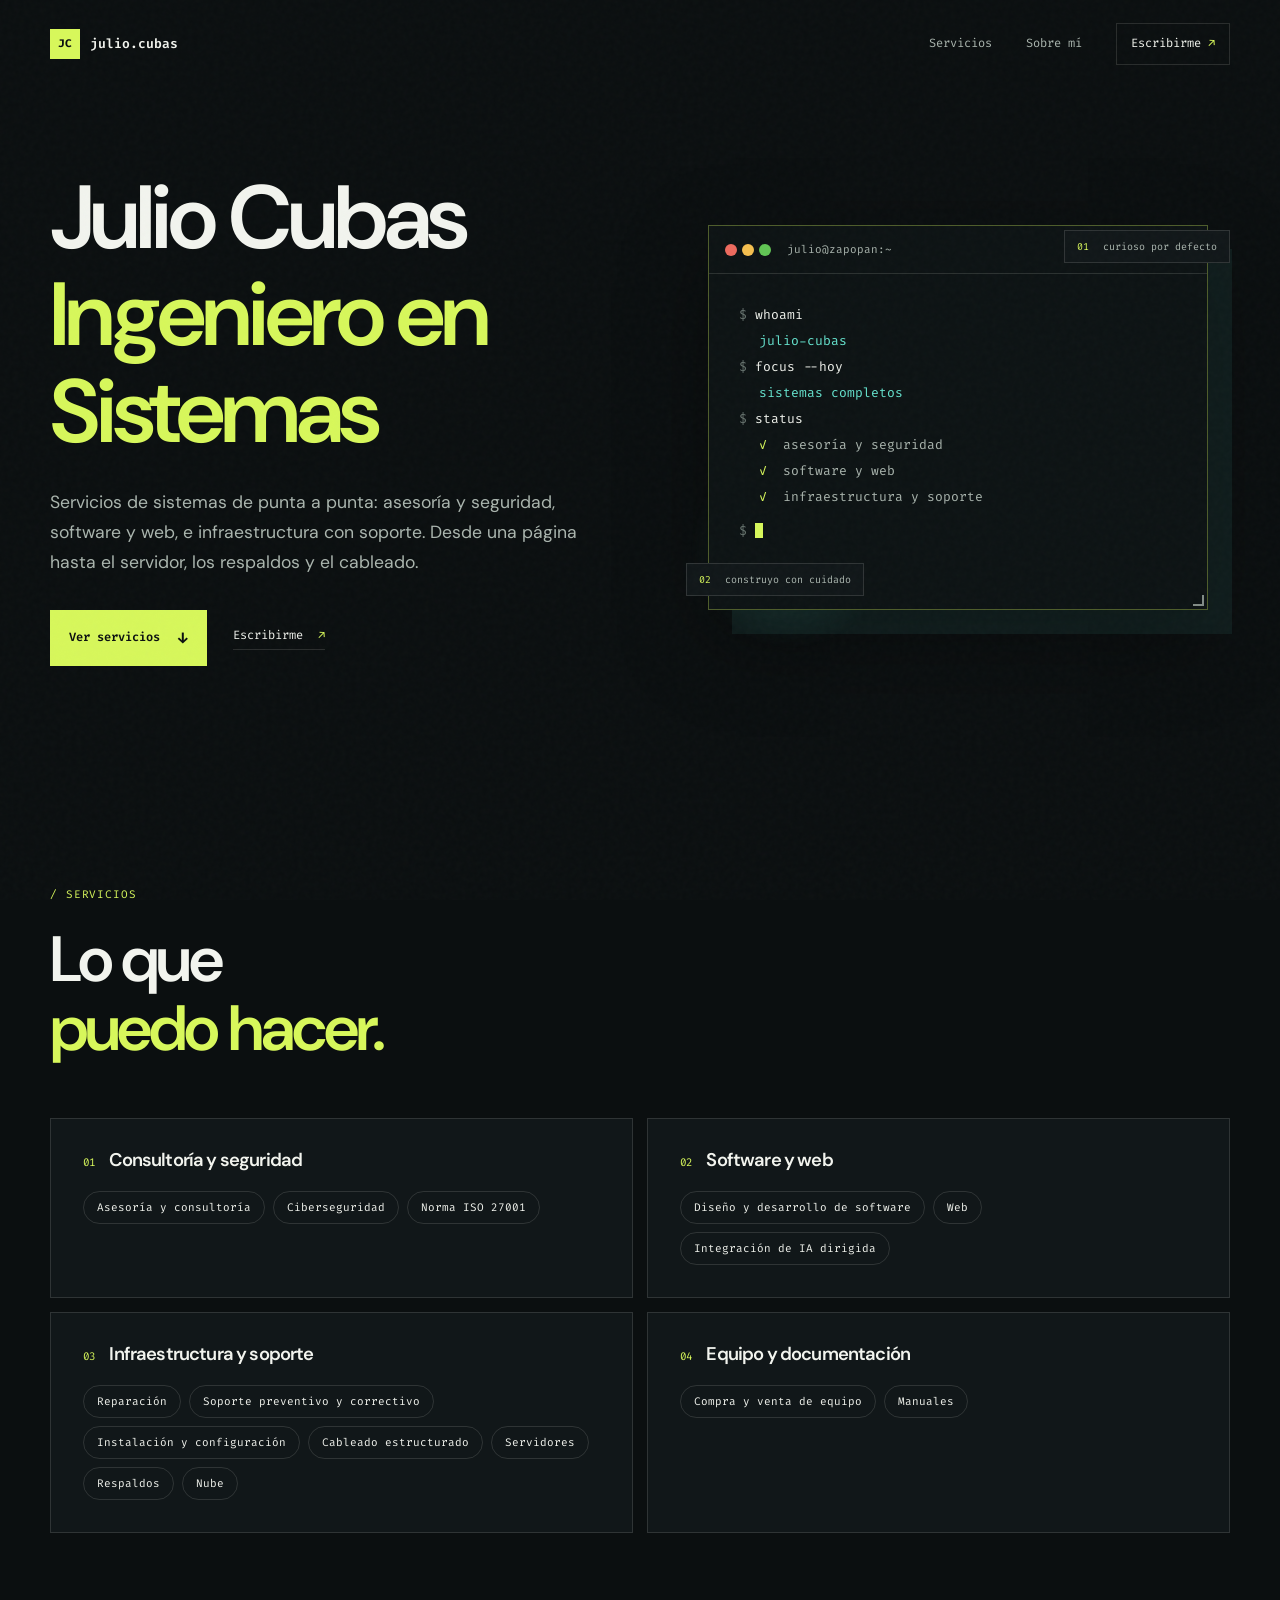
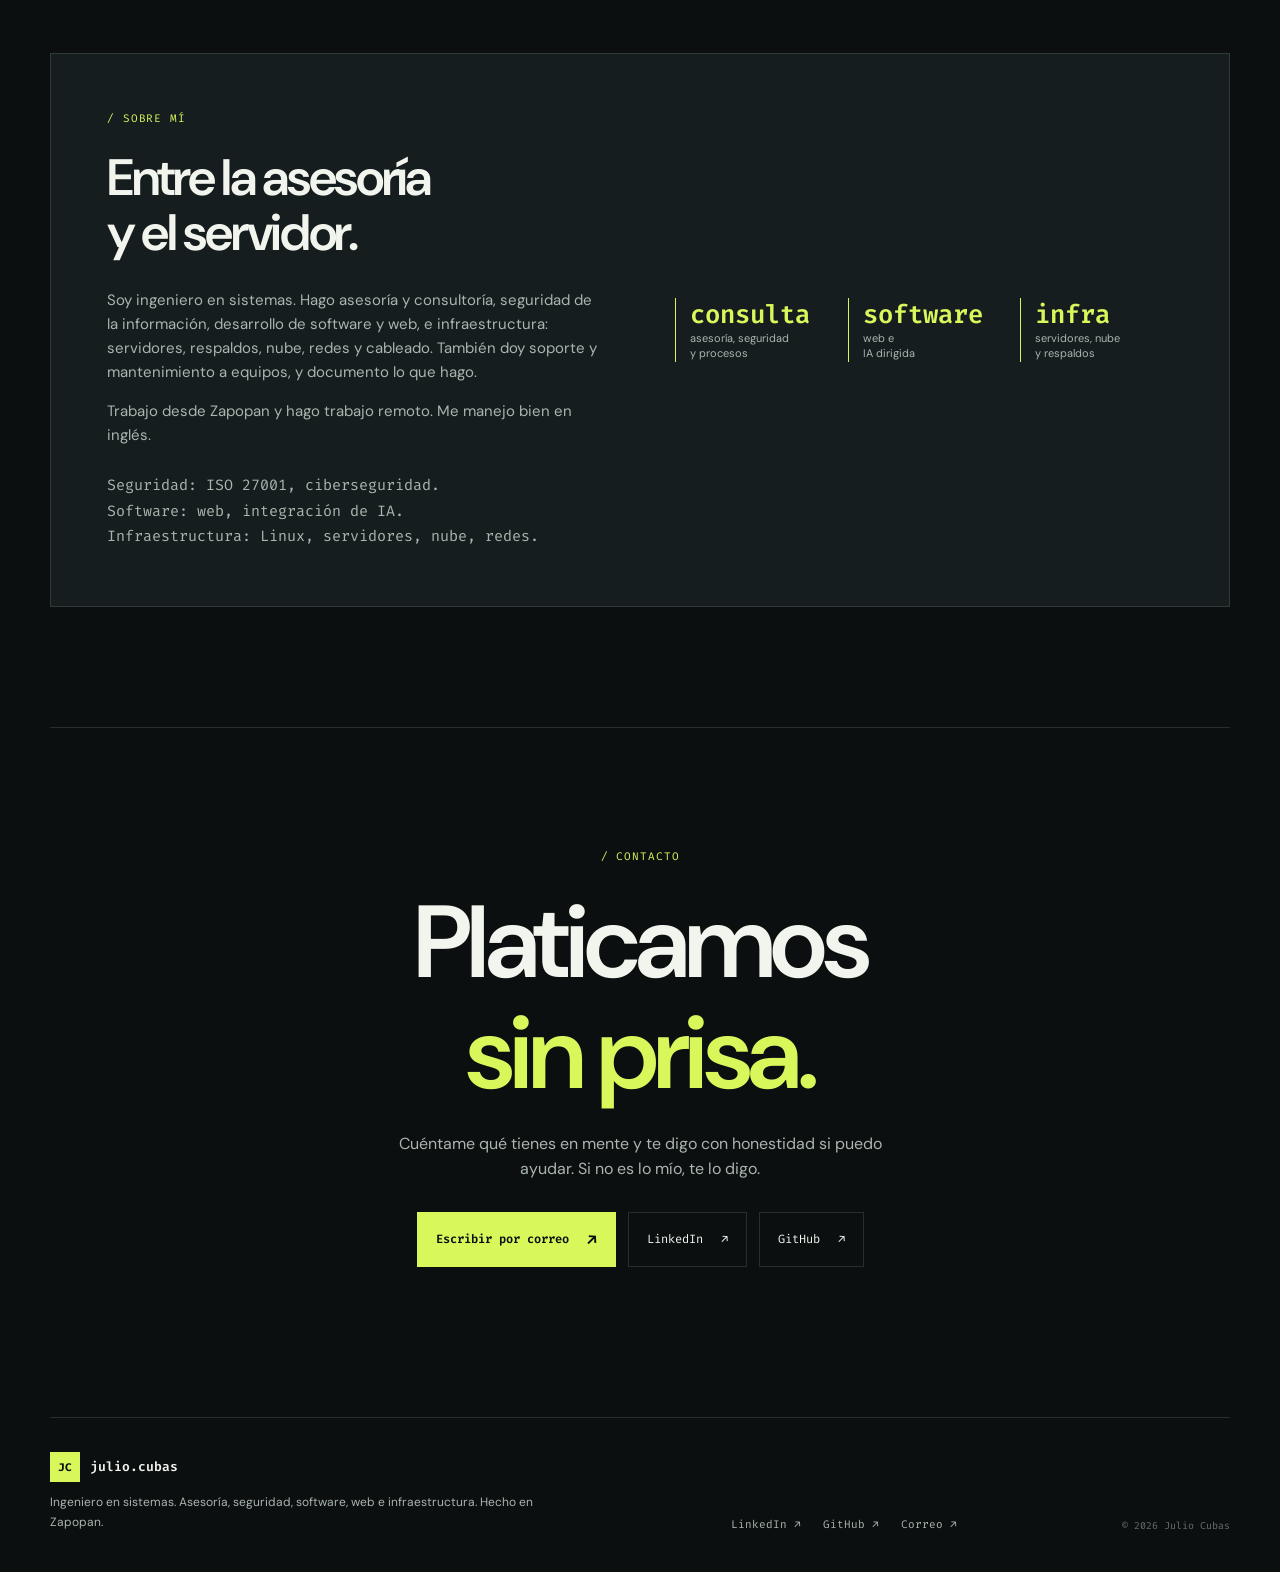
==== commit 70f1ba38: "Versión mínima: servicios, sobre mí y contacto" ====
--- a/index.html
+++ b/index.html
@@ -4,11 +4,11 @@
   <meta charset="utf-8">
   <meta name="viewport" content="width=device-width, initial-scale=1">
   <meta name="theme-color" content="#0b0f10">
-  <meta name="description" content="Julio Cubas, desarrollador fullstack en Zapopan. Frontend, backend y el servidor: sitios, APIs y lo que ya está en línea.">
-  <meta property="og:title" content="Julio Cubas — Desarrollador fullstack">
-  <meta property="og:description" content="Frontend, backend y el servidor. Lo que he hecho y lo que se puede ver.">
+  <meta name="description" content="Julio Cubas, ingeniero en sistemas en Zapopan. Asesoría, ciberseguridad, ISO 27001, software, web, servidores, respaldos, nube y soporte.">
+  <meta property="og:title" content="Julio Cubas — Ingeniero en Sistemas">
+  <meta property="og:description" content="Asesoría, seguridad, software, web e infraestructura. Servicios de sistemas de punta a punta.">
   <meta property="og:type" content="website">
-  <title>Julio Cubas — Desarrollador fullstack</title>
+  <title>Julio Cubas — Sistemas</title>
   <link rel="preconnect" href="https://fonts.googleapis.com">
   <link rel="preconnect" href="https://fonts.gstatic.com" crossorigin>
   <link href="https://fonts.googleapis.com/css2?family=DM+Sans:wght@400;500;600;700&family=Fira+Code:wght@400;500;600;700&display=swap" rel="stylesheet">
@@ -20,18 +20,16 @@
     <a class="brand" href="#inicio" aria-label="Julio Cubas, inicio"><span>JC</span><b>julio.cubas</b></a>
     <button class="menu-toggle" aria-expanded="false" aria-controls="site-nav"><span></span><span></span><span></span><i class="sr-only">Abrir menú</i></button>
     <nav id="site-nav" class="site-nav" aria-label="Navegación principal">
-      <a href="#que-hago">Qué hago</a><a href="#casos">Casos</a><a href="#en-linea">En línea</a><a href="#sobre-mi">Sobre mí</a><a href="#contacto" class="nav-cta">Escribirme <span>↗</span></a>
+      <a href="#servicios">Servicios</a><a href="#sobre-mi">Sobre mí</a><a href="#contacto" class="nav-cta">Escribirme <span>↗</span></a>
     </nav>
   </header>
 
   <main id="inicio">
     <section class="hero section-wrap">
       <div class="hero-copy reveal">
-        <p class="eyebrow"><span class="pulse"></span> Zapopan, Jalisco · trabajo remoto</p>
-        <h1>Soy Julio.<br>Desarrollo <em>fullstack.</em></h1>
-        <p class="hero-lead">Hago las dos capas: el frontend que se usa y el backend que lo sostiene. Interfaces, APIs, datos y el servidor.</p>
-        <p class="hero-lead hero-lead-second">Esto no es una tienda. Es lo que he hecho, separado según la capa, y lo que se puede abrir.</p>
-        <div class="hero-actions"><a class="button button-primary" href="#que-hago">Ver lo que hago <span>↓</span></a><a class="text-link" href="mailto:jacubasc@gmail.com">Escribirme <span>↗</span></a></div>
+        <h1>Julio Cubas<br> <em>Ingeniero en Sistemas</em></h1>
+        <p class="hero-lead">Servicios de sistemas de punta a punta: asesoría y seguridad, software y web, e infraestructura con soporte. Desde una página hasta el servidor, los respaldos y el cableado.</p>
+        <div class="hero-actions"><a class="button button-primary" href="#servicios">Ver servicios <span>↓</span></a><a class="text-link" href="mailto:jacubasc@gmail.com">Escribirme <span>↗</span></a></div>
       </div>
       <div class="hero-visual reveal reveal-delay" aria-label="Panel visual de trabajo">
         <div class="orb orb-one"></div><div class="orb orb-two"></div>
@@ -44,140 +42,51 @@
             </div>
             <span>julio@zapopan:~</span><b>● online</b>
           </div>
-          <div class="terminal-body"><p><span class="muted">$</span> whoami</p><p class="code-answer">julio-cubas</p><p><span class="muted">$</span> focus --today</p><p class="code-answer">frontend + backend</p><p><span class="muted">$</span> status</p><div class="status-row"><span class="check">✓</span> interfaces que se entienden</div><div class="status-row"><span class="check">✓</span> APIs y datos que aguantan</div><div class="status-row"><span class="check">✓</span> servidores con respaldo</div><p class="cursor-line"><span class="muted">$</span> <span class="cursor"></span></p></div>
+          <div class="terminal-body"><p><span class="muted">$</span> whoami</p><p class="code-answer">julio-cubas</p><p><span class="muted">$</span> focus --hoy</p><p class="code-answer">sistemas completos</p><p><span class="muted">$</span> status</p><div class="status-row"><span class="check">✓</span> asesoría y seguridad</div><div class="status-row"><span class="check">✓</span> software y web</div><div class="status-row"><span class="check">✓</span> infraestructura y soporte</div><p class="cursor-line"><span class="muted">$</span> <span class="cursor"></span></p></div>
           <span class="window-resize" aria-hidden="true"></span>
         </div>
         <div class="visual-tag tag-top"><span>01</span> curioso por defecto</div><div class="visual-tag tag-bottom"><span>02</span> construyo con cuidado</div>
       </div>
     </section>
 
-    <section id="que-hago" class="section-wrap section-block">
-      <div class="section-heading reveal"><p class="eyebrow">/ qué hago</p><h2>Frontend, backend<br>y las <em>dos juntas.</em></h2></div>
-      <div class="service-grid">
-        <article class="service-card service-card-featured reveal"><div class="card-number">01</div><div class="service-icon">◈</div><h3>Frontend</h3><p>Lo que se ve y se usa: sitios, pantallas, cómo se lee en el celular. Que cargue rápido y se entienda sin manual.</p></article>
-        <article class="service-card reveal reveal-delay"><div class="card-number">02</div><div class="service-icon">↗</div><h3>Backend</h3><p>Lo que no se ve: APIs, bases de datos, acceso con contraseña y los flujos que conectan un aparato o un formulario con datos de verdad.</p></article>
-        <article class="service-card reveal reveal-delay-2"><div class="card-number">03</div><div class="service-icon">⌘</div><h3>De punta a punta</h3><p>Cuando el proyecto lo pide, hago las dos capas. Y dejo el servidor documentado, con respaldo, para que no dependa de que yo esté mirando.</p></article>
-      </div>
-    </section>
-
-    <section id="casos" class="section-wrap section-block cases-section">
-      <div class="section-heading split-heading reveal"><div><p class="eyebrow">/ casos</p><h2>Cosas que<br><em>ya funcionan.</em></h2></div><p class="heading-note">No son conceptos: son programas y sitios que se usan, con lo que había que resolver y cómo quedó.</p></div>
-      <div class="case-list">
-        <article class="case-card reveal">
-          <div class="case-index">01</div>
-          <div class="case-main">
-            <p class="project-type">Backend · programa de escritorio</p>
-            <h3>De capturar a mano a imprimir sin errores humanos.</h3>
-            <p class="case-line">No es un sitio. Es un programa de la línea de producción: imprime etiquetas sin repetir el lote entero cada vez.</p>
-            <div class="case-body">
-              <p><b>Problema.</b> Las etiquetas se escribían a mano. Un código mal tecleado obligaba a repetir la operación, y si alguna pieza se perdía dentro del lote había que reimprimir todo, porque no se podía retomar desde cierto número.</p>
-              <p><b>Backend.</b> El programa habla con la base y con Odoo: llena los datos del producto a partir del código, deja buscar por palabras y permite elegir desde qué pieza reimprimir. El historial lo pidieron quienes lo usaban.</p>
-              <p><b>Resultado.</b> Menos errores de captura, menos reimpresiones completas y un flujo que se fue ajustando con el uso.</p>
-              <p class="case-links"><a href="https://github.com/cubasmx/sistema-etiquetas-v5" target="_blank" rel="noopener">Código <span>↗</span></a><span class="case-links-note">No hay demo en línea: corre en las máquinas del piso, no en un navegador.</span></p>
-              <details class="case-tech"><summary>Detalle técnico · backend</summary><p>Python, cliente Odoo y MySQL. Impresión en ZPL (Zebra), empaquetado con PyInstaller. Cualquier Zebra conectada sirve. El código de producción de la empresa no está aquí; este repo es la versión pública.</p></details>
-            </div>
-          </div>
+    <section id="servicios" class="section-wrap section-block">
+      <div class="section-heading reveal"><p class="eyebrow">/ servicios</p><h2>Lo que<br><em>puedo hacer.</em></h2></div>
+      <div class="service-groups">
+        <article class="service-group reveal">
+          <h3><span>01</span> Consultoría y seguridad</h3>
+          <ul class="service-pills">
+            <li>Asesoría y consultoría</li>
+            <li>Ciberseguridad</li>
+            <li>Norma ISO 27001</li>
+          </ul>
         </article>
-
-        <article class="case-card reveal">
-          <div class="case-index">02</div>
-          <div class="case-main">
-            <p class="project-type">Fullstack · Teamlyx</p>
-            <h3>De un proyecto escolar a un sistema que opera de verdad.</h3>
-            <p class="case-line">Un panel para saber quién llegó, quién faltó y cuántas horas se trabajaron, sin perseguir hojas de cálculo.</p>
-            <div class="case-body">
-              <p><b>Problema.</b> Una empresa sin área de sistemas necesitaba controlar asistencias. La versión anterior era de escritorio: había que compilar e instalar equipo por equipo.</p>
-              <p><b>Frontend.</b> Un panel web: el personal consulta su estado y RH revisa y exporta. Una sola dirección, cualquier navegador.</p>
-              <p><b>Backend.</b> Una API que lee el reloj checador, normaliza cada evento y lo guarda. Acceso con contraseña y segundo factor.</p>
-              <p><b>Resultado.</b> Asistencias consultables al instante y exportables. Lo que antes era revisión manual, hoy es una vista.</p>
-              <p class="case-links"><a href="https://github.com/cubasmx/Teamlyx" target="_blank" rel="noopener">Repo del sistema <span>↗</span></a><a href="https://github.com/cubasmx/API-checador" target="_blank" rel="noopener">API del reloj <span>↗</span></a></p>
-              <details class="case-tech"><summary>Detalle técnico · las dos capas</summary><p>Frontend: panel web. Backend: Python, FastAPI, PostgreSQL y Docker. El reloj Hikvision se lee por ISAPI (autenticación digest). Login con JWT y TOTP. No hay demo pública: depende del reloj físico.</p></details>
-            </div>
-          </div>
+        <article class="service-group reveal reveal-delay">
+          <h3><span>02</span> Software y web</h3>
+          <ul class="service-pills">
+            <li>Diseño y desarrollo de software</li>
+            <li>Web</li>
+            <li>Integración de IA dirigida</li>
+          </ul>
         </article>
-
-        <article class="case-card reveal">
-          <div class="case-index">03</div>
-          <div class="case-main">
-            <p class="project-type">Frontend · SANHER</p>
-            <h3>Un sitio a su medida, más un flujo que le ahorra trabajo.</h3>
-            <p class="case-line">Presencia web de SANHER Bienes Raíces, en Zapopan. El sitio es frontend; la aprobación de reseñas corre aparte.</p>
-            <div class="case-body">
-              <p><b>Problema.</b> No tenía presencia en internet y el logotipo solo existía como una imagen de baja calidad. Revisar reseñas quitaba tiempo cada semana.</p>
-              <p><b>Frontend.</b> Sitio en Astro, ligero, con cuatro propuestas sobre el mismo contenido para elegir la que representaba la marca. El logotipo lo reconstruí como vector.</p>
-              <p><b>Backend.</b> Un flujo que recibe reseñas y las deja aprobar desde un enlace, para no hacerlo a mano.</p>
-              <p><b>Resultado.</b> El sitio está en línea, con la propuesta elegida, y la revisión semanal ya no es una tarea manual.</p>
-              <p class="case-links"><a href="https://sanherbienesraices.com/" target="_blank" rel="noopener">Ver el sitio <span>↗</span></a></p>
-              <details class="shot"><summary>Ver resultado</summary><img src="capturas/sanher.jpg" width="1100" height="688" alt="Inicio del sitio de SANHER Bienes Raíces"></details>
-              <details class="case-tech"><summary>Detalle técnico · frontend</summary><p>Sitio estático en Astro y JavaScript, publicado en su dominio. Logo en SVG con fondo transparente. El flujo de reseñas no está en el repo público del sitio.</p></details>
-            </div>
-          </div>
+        <article class="service-group reveal">
+          <h3><span>03</span> Infraestructura y soporte</h3>
+          <ul class="service-pills">
+            <li>Reparación</li>
+            <li>Soporte preventivo y correctivo</li>
+            <li>Instalación y configuración</li>
+            <li>Cableado estructurado</li>
+            <li>Servidores</li>
+            <li>Respaldos</li>
+            <li>Nube</li>
+          </ul>
         </article>
-      </div>
-    </section>
-
-    <section id="en-linea" class="section-wrap section-block">
-      <div class="section-heading reveal"><p class="eyebrow">/ en línea</p><h2>Lo que se<br><em>puede abrir.</em></h2></div>
-      <ul class="live-list">
-        <li class="reveal">
-          <p class="project-type">Frontend · lo mantengo</p>
-          <h3><a href="https://veia.com.mx/" target="_blank" rel="noopener">VEIA <span>↗</span></a></h3>
-          <p>El sitio de la agencia, en mi servidor.</p>
-          <details class="shot"><summary>Ver resultado</summary><img src="capturas/veia.jpg" width="1100" height="688" alt="Inicio de veia.com.mx"></details>
-        </li>
-        <li class="reveal">
-          <p class="project-type">Frontend · cliente</p>
-          <h3><a href="https://sanherbienesraices.com/" target="_blank" rel="noopener">SANHER <span>↗</span></a></h3>
-          <p>Bienes raíces en Zapopan. El caso de arriba.</p>
-          <details class="shot"><summary>Ver resultado</summary><img src="capturas/sanher.jpg" width="1100" height="688" alt="Inicio del sitio de SANHER Bienes Raíces"></details>
-        </li>
-        <li class="reveal">
-          <p class="project-type">WordPress · cliente</p>
-          <h3><a href="https://cubasmx.github.io/sitios-recuperados/tocomadera/" target="_blank" rel="noopener">Tocomadera <span>↗</span></a></h3>
-          <p>Mobiliario y proyectos de interiorismo. Copia estática de respaldo. WordPress con Elementor y catálogo de proyectos.</p>
-        </li>
-        <li class="reveal">
-          <p class="project-type">WordPress · cliente</p>
-          <h3><a href="https://cubasmx.github.io/sitios-recuperados/legendtower/" target="_blank" rel="noopener">Legend Horizon Living <span>↗</span></a></h3>
-          <p>Desarrollo residencial en Guadalajara. Copia estática de respaldo. WordPress con Elementor y avances de obra.</p>
-        </li>
-        <li class="reveal">
-          <p class="project-type">WordPress · cliente</p>
-          <h3><a href="https://cubasmx.github.io/sitios-recuperados/uditore/" target="_blank" rel="noopener">Uditore <span>↗</span></a></h3>
-          <p>Contabilidad y consultoría fiscal. Copia estática de respaldo. WordPress con tema Avantage y contenido por servicios.</p>
-        </li>
-        <li class="reveal">
-          <p class="project-type">WordPress · cliente</p>
-          <h3><a href="https://cubasmx.github.io/sitios-recuperados/ascendia/" target="_blank" rel="noopener">Ascendia <span>↗</span></a></h3>
-          <p>Desarrollo residencial en Ciudad Granja. Copia estática de respaldo. WordPress con tema Salient y WPBakery.</p>
-        </li>
-        <li class="reveal">
-          <p class="project-type">Frontend · versión mía</p>
-          <h3><a href="https://cubasmx.github.io/vida-plena-en-jesus/" target="_blank" rel="noopener">Vida Plena en Jesús <span>↗</span></a></h3>
-          <p>Resultado de frontend en Astro. El dominio de la iglesia sigue en Wix. La versión WordPress va aparte.</p>
-          <details class="shot"><summary>Ver resultado</summary><img src="capturas/vidaplena.jpg" width="1100" height="688" alt="Inicio de la versión Astro de Vida Plena en Jesús"></details>
-        </li>
-        <li class="reveal">
-          <p class="project-type">Frontend · demos</p>
-          <h3><a href="https://cubasmx.github.io/veia-landing/plantillas/parroquia/" target="_blank" rel="noopener">Plantilla parroquia <span>↗</span></a></h3>
-          <p>Una de las demos de frontend. El resto está en el <a href="https://cubasmx.github.io/veia-landing/plantillas/">catálogo</a>.</p>
-          <details class="shot"><summary>Ver resultado</summary><img src="capturas/parroquia.jpg" width="1100" height="688" alt="Plantilla de parroquia, inicio"></details>
-        </li>
-        <li class="reveal">
-          <p class="project-type">Frontend · en mi servidor</p>
-          <h3><a href="https://piloto.veia.com.mx/" target="_blank" rel="noopener">Demo en el servidor <span>↗</span></a></h3>
-          <p>Un sitio de ejemplo servido desde el VPS, no desde GitHub.</p>
-          <details class="shot"><summary>Ver resultado</summary><img src="capturas/piloto.jpg" width="1100" height="688" alt="Demo de pastelería servida desde el servidor"></details>
-        </li>
-      </ul>
-    </section>
-
-    <section id="lo-que-me-gusta" class="section-wrap section-block prose-section">
-      <div class="section-heading reveal"><p class="eyebrow">/ lo que me gusta hacer</p><h2>Entender cómo funciona<br>y luego <em>hacerlo fácil.</em></h2></div>
-      <div class="prose reveal reveal-delay">
-        <p>Me gusta entender cómo funciona algo por dentro y luego hacerlo fácil de usar. Casi todo lo que hago empieza como una pregunta: <em>¿esto se puede hacer mejor?</em></p>
-        <p>Disfruto conectar cosas que no hablaban entre sí — un aparato físico con una base de datos, una tarea manual con un flujo automático. También me gusta dejar las cosas ordenadas: código que otro pueda leer, servidores con respaldo y notas de lo que hice y por qué.</p>
-        <p>Soy más de construir que de prometer. Prefiero mostrar algo ya funcionando a describir lo que podría ser. Y cuando algo falla, me entero, lo documento y lo arreglo.</p>
+        <article class="service-group reveal reveal-delay">
+          <h3><span>04</span> Equipo y documentación</h3>
+          <ul class="service-pills">
+            <li>Compra y venta de equipo</li>
+            <li>Manuales</li>
+          </ul>
+        </article>
       </div>
     </section>
 
@@ -185,18 +94,18 @@
       <div class="about-card reveal">
         <div class="about-copy">
           <p class="eyebrow">/ sobre mí</p>
-          <h2>Entre la interfaz<br>y el servidor.</h2>
-          <p>Soy desarrollador fullstack. La pantalla y el servidor los trato como un solo trabajo: sitios, APIs y paneles conectados a datos. También he recuperado servicios después de un incidente.</p>
+          <h2>Entre la asesoría<br>y el servidor.</h2>
+          <p>Soy ingeniero en sistemas. Hago asesoría y consultoría, seguridad de la información, desarrollo de software y web, e infraestructura: servidores, respaldos, nube, redes y cableado. También doy soporte y mantenimiento a equipos, y documento lo que hago.</p>
           <p>Trabajo desde Zapopan y hago trabajo remoto. Me manejo bien en inglés.</p>
-          <p class="tool-line">Frontend: HTML, CSS, JavaScript, TypeScript, Astro.<br>Backend: Python, Node.js, PostgreSQL, APIs.<br>Servidor: Linux, Docker.</p>
+          <p class="tool-line">Seguridad: ISO 27001, ciberseguridad.<br>Software: web, integración de IA.<br>Infraestructura: Linux, servidores, nube, redes.</p>
         </div>
-        <div class="about-facts"><div><b>front</b><span>lo que se ve<br>y se usa</span></div><div><b>back</b><span>APIs, datos<br>y acceso</span></div><div><b>server</b><span>Linux, Docker<br>y respaldos</span></div></div>
+        <div class="about-facts"><div><b>consulta</b><span>asesoría, seguridad<br>y procesos</span></div><div><b>software</b><span>web e<br>IA dirigida</span></div><div><b>infra</b><span>servidores, nube<br>y respaldos</span></div></div>
       </div>
     </section>
 
-    <section id="contacto" class="section-wrap contact-section reveal"><p class="eyebrow">/ contacto</p><h2>Platicamos<br><em>sin prisa.</em></h2><p>Si algo de aquí te hizo pensar en un proyecto, con gusto platicamos. Escríbeme, me cuentas qué tienes en mente y te digo con honestidad si puedo ayudar. Si no es lo mío, te lo digo.</p><div class="contact-actions"><a class="button button-primary" href="mailto:jacubasc@gmail.com">Escribir por correo <span>↗</span></a><a class="button button-ghost" href="https://linkedin.com/in/cubasmx" target="_blank" rel="noopener">LinkedIn <span>↗</span></a><a class="button button-ghost" href="https://github.com/cubasmx" target="_blank" rel="noopener">GitHub <span>↗</span></a></div></section>
+    <section id="contacto" class="section-wrap contact-section reveal"><p class="eyebrow">/ contacto</p><h2>Platicamos<br><em>sin prisa.</em></h2><p>Cuéntame qué tienes en mente y te digo con honestidad si puedo ayudar. Si no es lo mío, te lo digo.</p><div class="contact-actions"><a class="button button-primary" href="mailto:jacubasc@gmail.com">Escribir por correo <span>↗</span></a><a class="button button-ghost" href="https://linkedin.com/in/cubasmx" target="_blank" rel="noopener">LinkedIn <span>↗</span></a><a class="button button-ghost" href="https://github.com/cubasmx" target="_blank" rel="noopener">GitHub <span>↗</span></a></div></section>
   </main>
-  <footer class="site-footer section-wrap"><div><a class="brand" href="#inicio"><span>JC</span><b>julio.cubas</b></a><p>Desarrollador fullstack. Frontend, backend y el servidor. Hecho en Zapopan.</p></div><div class="footer-links"><a href="https://linkedin.com/in/cubasmx" target="_blank" rel="noopener">LinkedIn ↗</a><a href="https://github.com/cubasmx" target="_blank" rel="noopener">GitHub ↗</a><a href="mailto:jacubasc@gmail.com">Correo ↗</a></div><small>© <span id="year"></span> Julio Cubas</small></footer>
+  <footer class="site-footer section-wrap"><div><a class="brand" href="#inicio"><span>JC</span><b>julio.cubas</b></a><p>Ingeniero en sistemas. Asesoría, seguridad, software, web e infraestructura. Hecho en Zapopan.</p></div><div class="footer-links"><a href="https://linkedin.com/in/cubasmx" target="_blank" rel="noopener">LinkedIn ↗</a><a href="https://github.com/cubasmx" target="_blank" rel="noopener">GitHub ↗</a><a href="mailto:jacubasc@gmail.com">Correo ↗</a></div><small>© <span id="year"></span> Julio Cubas</small></footer>
   <script src="script.js"></script>
 </body>
 </html>
--- a/styles.css
+++ b/styles.css
@@ -1,4 +1,21 @@
-:root{--bg:#0b0f10;--panel:#111719;--panel-2:#151d1e;--ink:#f2f4ee;--muted:#aab5ae;--line:rgba(242,244,238,.13);--lime:#d7f75b;--cyan:#66e5d0;--orange:#ff9d5c;--mono:'Fira Code',monospace;--sans:'DM Sans',system-ui,sans-serif;--max:1180px}*{box-sizing:border-box}html{scroll-behavior:smooth}body{margin:0;background:var(--bg);color:var(--ink);font-family:var(--sans);font-size:16px;line-height:1.6;overflow-x:hidden}.site-noise{position:fixed;inset:0;pointer-events:none;opacity:.035;background-image:url("data:image/svg+xml,%3Csvg viewBox='0 0 180 180' xmlns='http://www.w3.org/2000/svg'%3E%3Cfilter id='n'%3E%3CfeTurbulence type='fractalNoise' baseFrequency='.95' numOctaves='3' stitchTiles='stitch'/%3E%3C/filter%3E%3Crect width='100%25' height='100%25' filter='url(%23n)' opacity='.7'/%3E%3C/svg%3E");z-index:5}.section-wrap,.site-header{width:min(calc(100% - 48px),var(--max));margin-inline:auto}.site-header{height:88px;display:flex;align-items:center;justify-content:space-between;position:relative;z-index:20}.brand{display:inline-flex;align-items:center;gap:10px;color:var(--ink);text-decoration:none;font-family:var(--mono);font-size:13px}.brand span{display:grid;place-items:center;width:30px;height:30px;color:var(--bg);background:var(--lime);font-size:11px;font-weight:700}.brand b{font-weight:600}.site-nav{display:flex;align-items:center;gap:34px;font-family:var(--mono);font-size:12px}.site-nav a,.footer-links a{color:var(--muted);text-decoration:none;transition:color .2s}.site-nav a:hover,.footer-links a:hover{color:var(--lime)}.nav-cta{border:1px solid var(--line);padding:10px 14px;color:var(--ink)!important}.nav-cta span{color:var(--lime)}.menu-toggle{display:none;background:none;border:0;color:var(--ink)}.hero{min-height:650px;display:grid;grid-template-columns:1.02fr .98fr;align-items:center;gap:6%;padding:82px 0 100px}.eyebrow{font-family:var(--mono);text-transform:uppercase;letter-spacing:.08em;font-size:11px;color:var(--lime);margin:0 0 22px}.pulse{display:inline-block;width:7px;height:7px;background:var(--lime);border-radius:50%;margin:0 9px 1px 0;box-shadow:0 0 0 5px rgba(215,247,91,.1)}h1,h2,h3,p{margin-top:0}h1,h2,h3{line-height:1.08;letter-spacing:-.045em}h1{font-size:clamp(3.3rem,7vw,6.5rem);font-weight:600;margin-bottom:28px}h1 em,h2 em{color:var(--lime);font-style:normal}h2{font-size:clamp(2.6rem,5vw,4.8rem);font-weight:600;margin-bottom:28px}h3{font-size:1.45rem;font-weight:600}.hero-lead{max-width:580px;color:var(--muted);font-size:1.1rem;line-height:1.7}.hero-actions{display:flex;align-items:center;gap:26px;margin-top:32px}.button{display:inline-flex;align-items:center;justify-content:center;gap:18px;padding:14px 18px;text-decoration:none;font-family:var(--mono);font-size:12px;border:1px solid transparent;transition:transform .2s,background .2s,border-color .2s}.button:hover{transform:translateY(-3px)}.button-primary{background:var(--lime);color:var(--bg);font-weight:600}.button-primary span{font-size:16px}.button-ghost{border-color:var(--line);color:var(--ink)}.button-ghost:hover{border-color:var(--lime)}.text-link{font-family:var(--mono);font-size:12px;color:var(--ink);text-decoration:none;border-bottom:1px solid var(--line);padding-bottom:4px}.text-link span{color:var(--lime);margin-left:8px}.hero-visual{position:relative;min-height:470px;display:grid;place-items:center}.terminal-card{width:min(100%,500px);position:relative;z-index:2;background:#0d1314;border:1px solid rgba(215,247,91,.32);box-shadow:24px 24px 0 rgba(102,229,208,.07),0 30px 80px rgba(0,0,0,.35)}.terminal-top{height:48px;padding:0 16px;border-bottom:1px solid var(--line);display:flex;align-items:center;gap:16px;font:11px var(--mono);color:var(--muted)}.terminal-top b{margin-left:auto;color:var(--cyan);font-weight:400;font-size:10px}.window-dots{display:flex;gap:5px}.terminal-body{padding:28px 30px 34px;font:13px/2 var(--mono);min-height:335px}.terminal-body p{margin:0}.muted{color:#67736e}.code-answer{color:var(--cyan);padding-left:20px}.status-row{color:var(--muted);padding-left:20px}.check{color:var(--lime);margin-right:8px}.cursor-line{margin-top:8px!important}.cursor{display:inline-block;width:8px;height:15px;background:var(--lime);vertical-align:-3px;animation:blink 1s steps(2) infinite}.orb{position:absolute;border-radius:50%;filter:blur(1px)}.orb-one{width:280px;height:280px;right:3%;top:13%;background:radial-gradient(circle at 35% 35%,rgba(215,247,91,.3),transparent 68%)}.orb-two{width:210px;height:210px;left:0;bottom:0;background:radial-gradient(circle,rgba(102,229,208,.18),transparent 68%)}.visual-tag{position:absolute;z-index:3;pointer-events:none;font:10px var(--mono);color:var(--muted);background:var(--panel);border:1px solid var(--line);padding:9px 12px}.visual-tag span{color:var(--lime);margin-right:8px}.tag-top{right:0;top:10%}.tag-bottom{left:0;bottom:12%;}.section-block{padding:120px 0}.section-heading{margin-bottom:55px}.section-heading h2{margin-bottom:0}.service-grid{display:grid;grid-template-columns:repeat(3,1fr);gap:14px}.service-card{position:relative;min-height:360px;padding:28px;background:var(--panel);border:1px solid var(--line);transition:transform .25s,border-color .25s}.service-card:hover{transform:translateY(-5px);border-color:rgba(215,247,91,.5)}.service-card-featured{background:linear-gradient(150deg,rgba(215,247,91,.1),var(--panel) 50%)}.card-number{font:11px var(--mono);color:var(--lime);margin-bottom:80px}.service-icon{font:34px var(--mono);color:var(--lime);margin-bottom:18px}.service-card p{color:var(--muted);font-size:14px;line-height:1.7}.split-heading{display:flex;align-items:end;justify-content:space-between;gap:40px}.heading-note{max-width:340px;color:var(--muted);font-size:14px;margin-bottom:6px}.project-type{font:10px var(--mono);text-transform:uppercase;letter-spacing:.08em;color:var(--cyan);margin-bottom:7px}.about-section{padding-top:0}.about-card{display:grid;grid-template-columns:1fr 1fr;background:var(--panel-2);border:1px solid var(--line);padding:56px;gap:70px}.about-copy h2{font-size:clamp(2.5rem,4vw,4rem)}.about-copy>p:not(.eyebrow){color:var(--muted);font-size:15px;max-width:560px}.about-facts{display:grid;grid-template-columns:repeat(3,1fr);align-content:center;gap:20px}.about-facts div{border-left:1px solid var(--lime);padding-left:14px}.about-facts b{display:block;color:var(--lime);font:600 2.5rem var(--mono);letter-spacing:-.1em}.about-facts span{display:block;color:var(--muted);font-size:11px;line-height:1.4}.contact-section{padding:120px 0 150px;text-align:center;border-top:1px solid var(--line)}.contact-section h2{font-size:clamp(3.4rem,8vw,7rem);margin-bottom:22px}.contact-section>p:not(.eyebrow){color:var(--muted);max-width:520px;margin:0 auto 30px}.contact-actions{display:flex;justify-content:center;gap:12px}.site-footer{border-top:1px solid var(--line);padding:34px 0 40px;display:grid;grid-template-columns:1fr 1fr auto;align-items:end;gap:20px}.site-footer .brand{margin-bottom:11px}.site-footer p{color:var(--muted);font-size:12px;margin:0}.footer-links{display:flex;justify-content:center;gap:22px;font:11px var(--mono)}.site-footer small{color:#65706b;font:10px var(--mono)}.sr-only{position:absolute;width:1px;height:1px;padding:0;margin:-1px;overflow:hidden;clip:rect(0,0,0,0);white-space:nowrap;border:0}@keyframes blink{50%{opacity:0}}.reveal{opacity:0;transform:translateY(18px);transition:opacity .7s ease,transform .7s ease}.reveal.is-visible{opacity:1;transform:translateY(0)}.reveal-delay{transition-delay:.12s}.reveal-delay-2{transition-delay:.24s}@media(max-width:850px){.section-wrap,.site-header{width:min(calc(100% - 34px),var(--max))}.menu-toggle{display:flex;flex-direction:column;gap:5px;padding:10px;cursor:pointer}.menu-toggle span{display:block;width:22px;height:1px;background:var(--ink)}.site-nav{display:none;position:absolute;top:72px;left:0;right:0;background:var(--panel);border:1px solid var(--line);padding:20px;flex-direction:column;align-items:stretch;gap:18px}.site-nav.is-open{display:flex}.site-nav a{padding:4px 0}.hero{grid-template-columns:1fr;padding:55px 0 80px;gap:65px}.hero-visual{min-height:400px}.service-grid{grid-template-columns:1fr}.service-card{min-height:0}.card-number{margin-bottom:35px}.heading-note{margin-top:25px}.about-card{grid-template-columns:1fr;padding:32px;gap:45px}.about-facts{gap:12px}.site-footer{grid-template-columns:1fr}.footer-links{justify-content:flex-start}.site-footer small{justify-self:start}.contact-actions{flex-direction:column;align-items:stretch}}@media(max-width:480px){h1{font-size:3.15rem}.hero-lead{font-size:1rem}.hero-actions{align-items:flex-start;flex-direction:column;gap:20px}.terminal-body{padding:24px 18px;font-size:11px}.terminal-top{font-size:9px}.visual-tag{font-size:9px}.tag-top{right:-5px}.tag-bottom{left:-5px}.about-facts{grid-template-columns:1fr}.about-facts div{padding:12px 0 12px 14px}.contact-section{padding-block:90px}.contact-section h2{font-size:3.5rem}}@media(prefers-reduced-motion:reduce){html{scroll-behavior:auto}.reveal{opacity:1;transform:none;transition:none}.cursor{animation:none}}
+:root{--bg:#0b0f10;--panel:#111719;--panel-2:#151d1e;--ink:#f2f4ee;--muted:#aab5ae;--line:rgba(242,244,238,.13);--lime:#d7f75b;--cyan:#66e5d0;--orange:#ff9d5c;--mono:'Fira Code',monospace;--sans:'DM Sans',system-ui,sans-serif;--max:1180px}*{box-sizing:border-box}html{scroll-behavior:smooth}body{margin:0;background:var(--bg);color:var(--ink);font-family:var(--sans);font-size:16px;line-height:1.6;overflow-x:hidden}.site-noise{position:fixed;inset:0;pointer-events:none;opacity:.035;background-image:url("data:image/svg+xml,%3Csvg viewBox='0 0 180 180' xmlns='http://www.w3.org/2000/svg'%3E%3Cfilter id='n'%3E%3CfeTurbulence type='fractalNoise' baseFrequency='.95' numOctaves='3' stitchTiles='stitch'/%3E%3C/filter%3E%3Crect width='100%25' height='100%25' filter='url(%23n)' opacity='.7'/%3E%3C/svg%3E");z-index:5}.section-wrap,.site-header{width:min(calc(100% - 48px),var(--max));margin-inline:auto}.site-header{height:88px;display:flex;align-items:center;justify-content:space-between;position:relative;z-index:20}.brand{display:inline-flex;align-items:center;gap:10px;color:var(--ink);text-decoration:none;font-family:var(--mono);font-size:13px}.brand span{display:grid;place-items:center;width:30px;height:30px;color:var(--bg);background:var(--lime);font-size:11px;font-weight:700}.brand b{font-weight:600}.site-nav{display:flex;align-items:center;gap:34px;font-family:var(--mono);font-size:12px}.site-nav a,.footer-links a{color:var(--muted);text-decoration:none;transition:color .2s}.site-nav a:hover,.footer-links a:hover{color:var(--lime)}.nav-cta{border:1px solid var(--line);padding:10px 14px;color:var(--ink)!important}.nav-cta span{color:var(--lime)}.menu-toggle{display:none;background:none;border:0;color:var(--ink)}.hero{min-height:650px;display:grid;grid-template-columns:1.02fr .98fr;align-items:center;gap:6%;padding:82px 0 100px}.eyebrow{font-family:var(--mono);text-transform:uppercase;letter-spacing:.08em;font-size:11px;color:var(--lime);margin:0 0 22px}h1,h2,h3,p{margin-top:0}h1,h2,h3{line-height:1.08;letter-spacing:-.045em}h1{font-size:clamp(3.3rem,7vw,6.5rem);font-weight:600;margin-bottom:28px}h1 em,h2 em{color:var(--lime);font-style:normal}h2{font-size:clamp(2.6rem,5vw,4.8rem);font-weight:600;margin-bottom:28px}h3{font-size:1.45rem;font-weight:600}.hero-lead{max-width:580px;color:var(--muted);font-size:1.1rem;line-height:1.7}.hero-actions{display:flex;align-items:center;gap:26px;margin-top:32px}.button{display:inline-flex;align-items:center;justify-content:center;gap:18px;padding:14px 18px;text-decoration:none;font-family:var(--mono);font-size:12px;border:1px solid transparent;transition:transform .2s,background .2s,border-color .2s}.button:hover{transform:translateY(-3px)}.button-primary{background:var(--lime);color:var(--bg);font-weight:600}.button-primary span{font-size:16px}.button-ghost{border-color:var(--line);color:var(--ink)}.button-ghost:hover{border-color:var(--lime)}.text-link{font-family:var(--mono);font-size:12px;color:var(--ink);text-decoration:none;border-bottom:1px solid var(--line);padding-bottom:4px}.text-link span{color:var(--lime);margin-left:8px}.hero-visual{position:relative;min-height:470px;display:grid;place-items:center}.terminal-card{width:min(100%,500px);position:relative;z-index:2;background:#0d1314;border:1px solid rgba(215,247,91,.32);box-shadow:24px 24px 0 rgba(102,229,208,.07),0 30px 80px rgba(0,0,0,.35)}.terminal-top{height:48px;padding:0 16px;border-bottom:1px solid var(--line);display:flex;align-items:center;gap:16px;font:11px var(--mono);color:var(--muted)}.terminal-top b{margin-left:auto;color:var(--cyan);font-weight:400;font-size:10px}.window-dots{display:flex;gap:5px}.terminal-body{padding:28px 30px 34px;font:13px/2 var(--mono);min-height:335px}.terminal-body p{margin:0}.muted{color:#67736e}.code-answer{color:var(--cyan);padding-left:20px}.status-row{color:var(--muted);padding-left:20px}.check{color:var(--lime);margin-right:8px}.cursor-line{margin-top:8px!important}.cursor{display:inline-block;width:8px;height:15px;background:var(--lime);vertical-align:-3px;animation:blink 1s steps(2) infinite}.orb{position:absolute;border-radius:50%;filter:blur(1px)}.orb-one{width:280px;height:280px;right:3%;top:13%;background:radial-gradient(circle at 35% 35%,rgba(215,247,91,.3),transparent 68%)}.orb-two{width:210px;height:210px;left:0;bottom:0;background:radial-gradient(circle,rgba(102,229,208,.18),transparent 68%)}.visual-tag{position:absolute;z-index:3;pointer-events:none;font:10px var(--mono);color:var(--muted);background:var(--panel);border:1px solid var(--line);padding:9px 12px}.visual-tag span{color:var(--lime);margin-right:8px}.tag-top{right:0;top:10%}.tag-bottom{left:0;bottom:12%}.section-block{padding:120px 0}.section-heading{margin-bottom:55px}.section-heading h2{margin-bottom:0}
+
+/* --- Servicios --- */
+.service-groups{display:grid;grid-template-columns:repeat(2,1fr);gap:14px}
+.service-group{padding:32px;background:var(--panel);border:1px solid var(--line);transition:transform .25s,border-color .25s}
+.service-group:hover{transform:translateY(-5px);border-color:rgba(215,247,91,.5)}
+.service-group h3{display:flex;align-items:baseline;gap:14px;font-size:1.15rem;margin-bottom:20px}
+.service-group h3 span{font:11px var(--mono);color:var(--lime)}
+.service-pills{list-style:none;margin:0;padding:0;display:flex;flex-wrap:wrap;gap:8px}
+.service-pills li{font:11px var(--mono);color:var(--ink);border:1px solid var(--line);padding:8px 13px;border-radius:999px;transition:border-color .2s,color .2s}
+.service-pills li:hover{border-color:var(--lime);color:var(--lime)}
+
+/* --- Sobre mí --- */
+.about-section{padding-top:0}.about-card{display:grid;grid-template-columns:1fr 1fr;background:var(--panel-2);border:1px solid var(--line);padding:56px;gap:70px}.about-copy h2{font-size:clamp(2.5rem,4vw,4rem)}.about-copy>p:not(.eyebrow){color:var(--muted);font-size:15px;max-width:560px}.about-facts{display:grid;grid-template-columns:repeat(3,1fr);align-content:center;gap:20px}.about-facts div{border-left:1px solid var(--lime);padding-left:14px}.about-facts b{display:block;color:var(--lime);font:600 1.6rem var(--mono)}.about-facts span{display:block;color:var(--muted);font-size:11px;line-height:1.4}.tool-line{margin:26px 0 0;font:12px var(--mono);color:#68736e;line-height:1.7;max-width:560px}
+
+/* --- Contacto y footer --- */
+.contact-section{padding:120px 0 150px;text-align:center;border-top:1px solid var(--line)}.contact-section h2{font-size:clamp(3.4rem,8vw,7rem);margin-bottom:22px}.contact-section>p:not(.eyebrow){color:var(--muted);max-width:520px;margin:0 auto 30px}.contact-actions{display:flex;justify-content:center;gap:12px}.site-footer{border-top:1px solid var(--line);padding:34px 0 40px;display:grid;grid-template-columns:1fr 1fr auto;align-items:end;gap:20px}.site-footer .brand{margin-bottom:11px}.site-footer p{color:var(--muted);font-size:12px;margin:0}.footer-links{display:flex;justify-content:center;gap:22px;font:11px var(--mono)}.site-footer small{color:#65706b;font:10px var(--mono)}.sr-only{position:absolute;width:1px;height:1px;padding:0;margin:-1px;overflow:hidden;clip:rect(0,0,0,0);white-space:nowrap;border:0}@keyframes blink{50%{opacity:0}}.reveal{opacity:0;transform:translateY(18px);transition:opacity .7s ease,transform .7s ease}.reveal.is-visible{opacity:1;transform:translateY(0)}.reveal-delay{transition-delay:.12s}.reveal-delay-2{transition-delay:.24s}
+
 /* --- terminal-card como ventana de escritorio --- */
 .window-dot{display:block;width:12px;height:12px;padding:0;border:0;border-radius:50%;background:#ed6a5e;cursor:pointer;flex:0 0 auto}
 .window-dot:hover{filter:brightness(1.15)}
@@ -17,73 +34,41 @@
 .terminal-card.is-minimized .terminal-body{display:none}
 .terminal-card.is-minimized .window-resize{display:none}
 .terminal-card.is-maximized{border-color:rgba(215,247,91,.5)}
-@media(prefers-reduced-motion:reduce){.terminal-card.is-window{transition:none}}
-@media(max-width:850px){.terminal-card{width:100%}.terminal-card.is-window{position:relative;left:auto!important;top:auto!important;width:100%!important;height:auto!important;min-height:0;display:block}.terminal-card.is-window .terminal-top{cursor:default;touch-action:auto}.terminal-card.is-window .window-resize{display:none}.terminal-card.is-maximized{position:relative;width:100%;min-height:0}}
 
-/* Hero: segunda línea de continuidad */
-.hero-lead-second{margin-top:14px;padding-left:16px;border-left:2px solid var(--lime);color:var(--ink);font-size:1rem}
-
-/* --- Casos (carta personal) --- */
-.case-list{border-top:1px solid var(--line)}
-.case-card{display:grid;grid-template-columns:70px 1fr;gap:20px;padding:44px 0;border-bottom:1px solid var(--line)}
-.case-index{font:12px var(--mono);color:var(--lime);padding-top:6px}
-.case-main .project-type{margin-bottom:9px}
-.case-main h3{font-size:clamp(1.5rem,2.6vw,2.1rem);margin-bottom:12px;max-width:760px}
-.case-line{color:var(--ink);font-size:15px;line-height:1.7;max-width:700px;margin-bottom:22px}
-.case-body{max-width:720px}
-.case-body p{color:var(--muted);font-size:14.5px;line-height:1.75;margin:0 0 14px}
-.case-body b{color:var(--ink);font-weight:600}
-.cases-note{margin-top:26px;max-width:none}
-.cases-note a{color:var(--lime);text-decoration:none;border-bottom:1px solid rgba(215,247,91,.4)}
-.cases-note a:hover{border-bottom-color:var(--lime)}
-
-.case-links{display:flex;flex-wrap:wrap;align-items:baseline;gap:8px 18px;margin:4px 0 0}
-.case-links a{font:12px var(--mono);color:var(--lime);text-decoration:none;border-bottom:1px solid rgba(215,247,91,.4)}
-.case-links a:hover{border-bottom-color:var(--lime)}
-.case-links a span{margin-left:6px}
-.case-links-note{font:12px var(--mono);color:#68736e}
-
-.live-list{list-style:none;margin:0;padding:0;border-top:1px solid var(--line)}
-.live-list li{padding:28px 0;border-bottom:1px solid var(--line)}
-.live-list h3{margin:8px 0 6px;font-size:1.35rem}
-.live-list a{color:var(--ink);text-decoration:none}
-.live-list a span{color:var(--lime);margin-left:8px}
-.live-list a:hover{color:var(--lime)}
-.live-list li>p{margin:0;color:var(--muted);font-size:14.5px;max-width:640px}
-.live-list li>p a{color:var(--lime);border-bottom:1px solid rgba(215,247,91,.4)}
-.shot{margin-top:14px;max-width:720px;border:1px solid var(--line);background:var(--panel)}
-.shot summary{display:flex;align-items:center;gap:8px;padding:11px 14px;cursor:pointer;font:11px var(--mono);letter-spacing:.06em;text-transform:uppercase;color:var(--cyan);list-style:none}
-.shot summary::-webkit-details-marker{display:none}
-.shot summary::before{content:"+";color:var(--lime);font-size:14px}
-.shot[open] summary{border-bottom:1px solid var(--line)}
-.shot[open] summary::before{content:"–"}
-.shot summary:focus-visible{outline:2px solid var(--lime);outline-offset:-2px}
-.shot img{display:block;width:100%;height:auto}
-
-/* --- Detalle técnico plegable --- */
-.case-tech{margin-top:22px;border:1px solid var(--line);background:var(--panel)}
-.case-tech summary{display:flex;align-items:center;gap:10px;padding:13px 16px;cursor:pointer;font:11px var(--mono);text-transform:uppercase;letter-spacing:.08em;color:var(--cyan);list-style:none}
-.case-tech summary::-webkit-details-marker{display:none}
-.case-tech summary::before{content:"+";color:var(--lime);font-size:14px;line-height:1}
-.case-tech[open] summary{border-bottom:1px solid var(--line)}
-.case-tech[open] summary::before{content:"–"}
-.case-tech summary:focus-visible{outline:2px solid var(--lime);outline-offset:-2px}
-.case-tech p{margin:0;padding:15px 16px 17px;color:var(--muted);font-size:13px;line-height:1.7}
-
-/* --- Bloque de prosa (lo que me gusta) --- */
-.prose{max-width:720px;color:var(--muted);font-size:1.05rem;line-height:1.8}
-.prose p{margin:0 0 20px}
-.prose p:last-child{margin-bottom:0}
-.prose em{color:var(--lime);font-style:normal}
-
-/* --- Franja discreta de herramientas --- */
-.tool-line{margin:26px 0 0;font:12px var(--mono);color:#68736e;line-height:1.7;max-width:560px}
-
+@media(prefers-reduced-motion:reduce){html{scroll-behavior:auto}.reveal{opacity:1;transform:none;transition:none}.cursor{animation:none}.terminal-card.is-window{transition:none}}
 @media(max-width:850px){
-  .case-card{grid-template-columns:44px 1fr;gap:14px;padding:34px 0}
-  .case-main h3{font-size:1.35rem}
+  .section-wrap,.site-header{width:min(calc(100% - 34px),var(--max))}
+  .menu-toggle{display:flex;flex-direction:column;gap:5px;padding:10px;cursor:pointer}
+  .menu-toggle span{display:block;width:22px;height:1px;background:var(--ink)}
+  .site-nav{display:none;position:absolute;top:72px;left:0;right:0;background:var(--panel);border:1px solid var(--line);padding:20px;flex-direction:column;align-items:stretch;gap:18px}
+  .site-nav.is-open{display:flex}
+  .site-nav a{padding:4px 0}
+  .hero{grid-template-columns:1fr;padding:55px 0 80px;gap:65px}
+  .hero-visual{min-height:400px}
+  .service-groups{grid-template-columns:1fr}
+  .about-card{grid-template-columns:1fr;padding:32px;gap:45px}
+  .about-facts{gap:12px}
+  .site-footer{grid-template-columns:1fr}
+  .footer-links{justify-content:flex-start}
+  .site-footer small{justify-self:start}
+  .contact-actions{flex-direction:column;align-items:stretch}
+  .terminal-card{width:100%}
+  .terminal-card.is-window{position:relative;left:auto!important;top:auto!important;width:100%!important;height:auto!important;min-height:0;display:block}
+  .terminal-card.is-window .terminal-top{cursor:default;touch-action:auto}
+  .terminal-card.is-window .window-resize{display:none}
+  .terminal-card.is-maximized{position:relative;width:100%;min-height:0}
 }
 @media(max-width:480px){
-  .case-line{font-size:14px}
-  .case-body p{font-size:13.5px}
+  h1{font-size:3.15rem}
+  .hero-lead{font-size:1rem}
+  .hero-actions{align-items:flex-start;flex-direction:column;gap:20px}
+  .terminal-body{padding:24px 18px;font-size:11px}
+  .terminal-top{font-size:9px}
+  .visual-tag{font-size:9px}
+  .tag-top{right:-5px}
+  .tag-bottom{left:-5px}
+  .about-facts{grid-template-columns:1fr}
+  .about-facts div{padding:12px 0 12px 14px}
+  .contact-section{padding-block:90px}
+  .contact-section h2{font-size:3.5rem}
 }
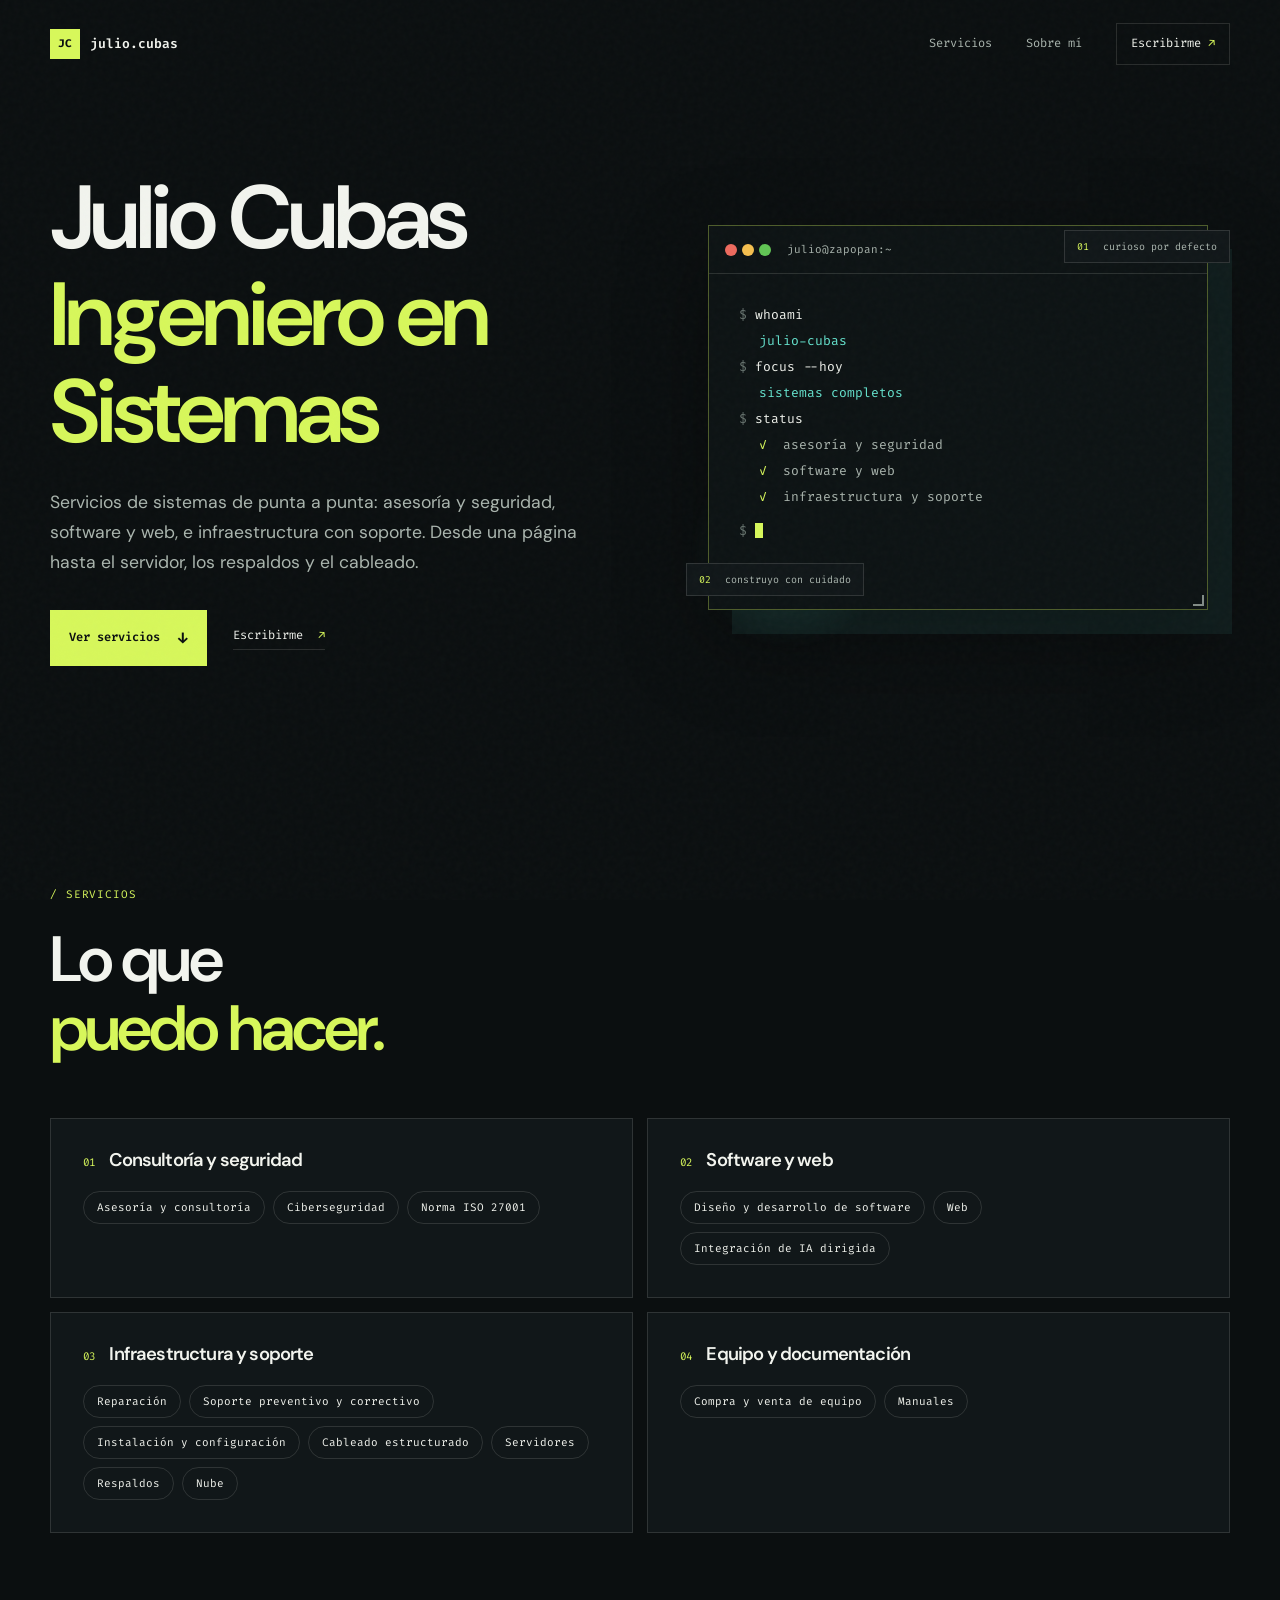
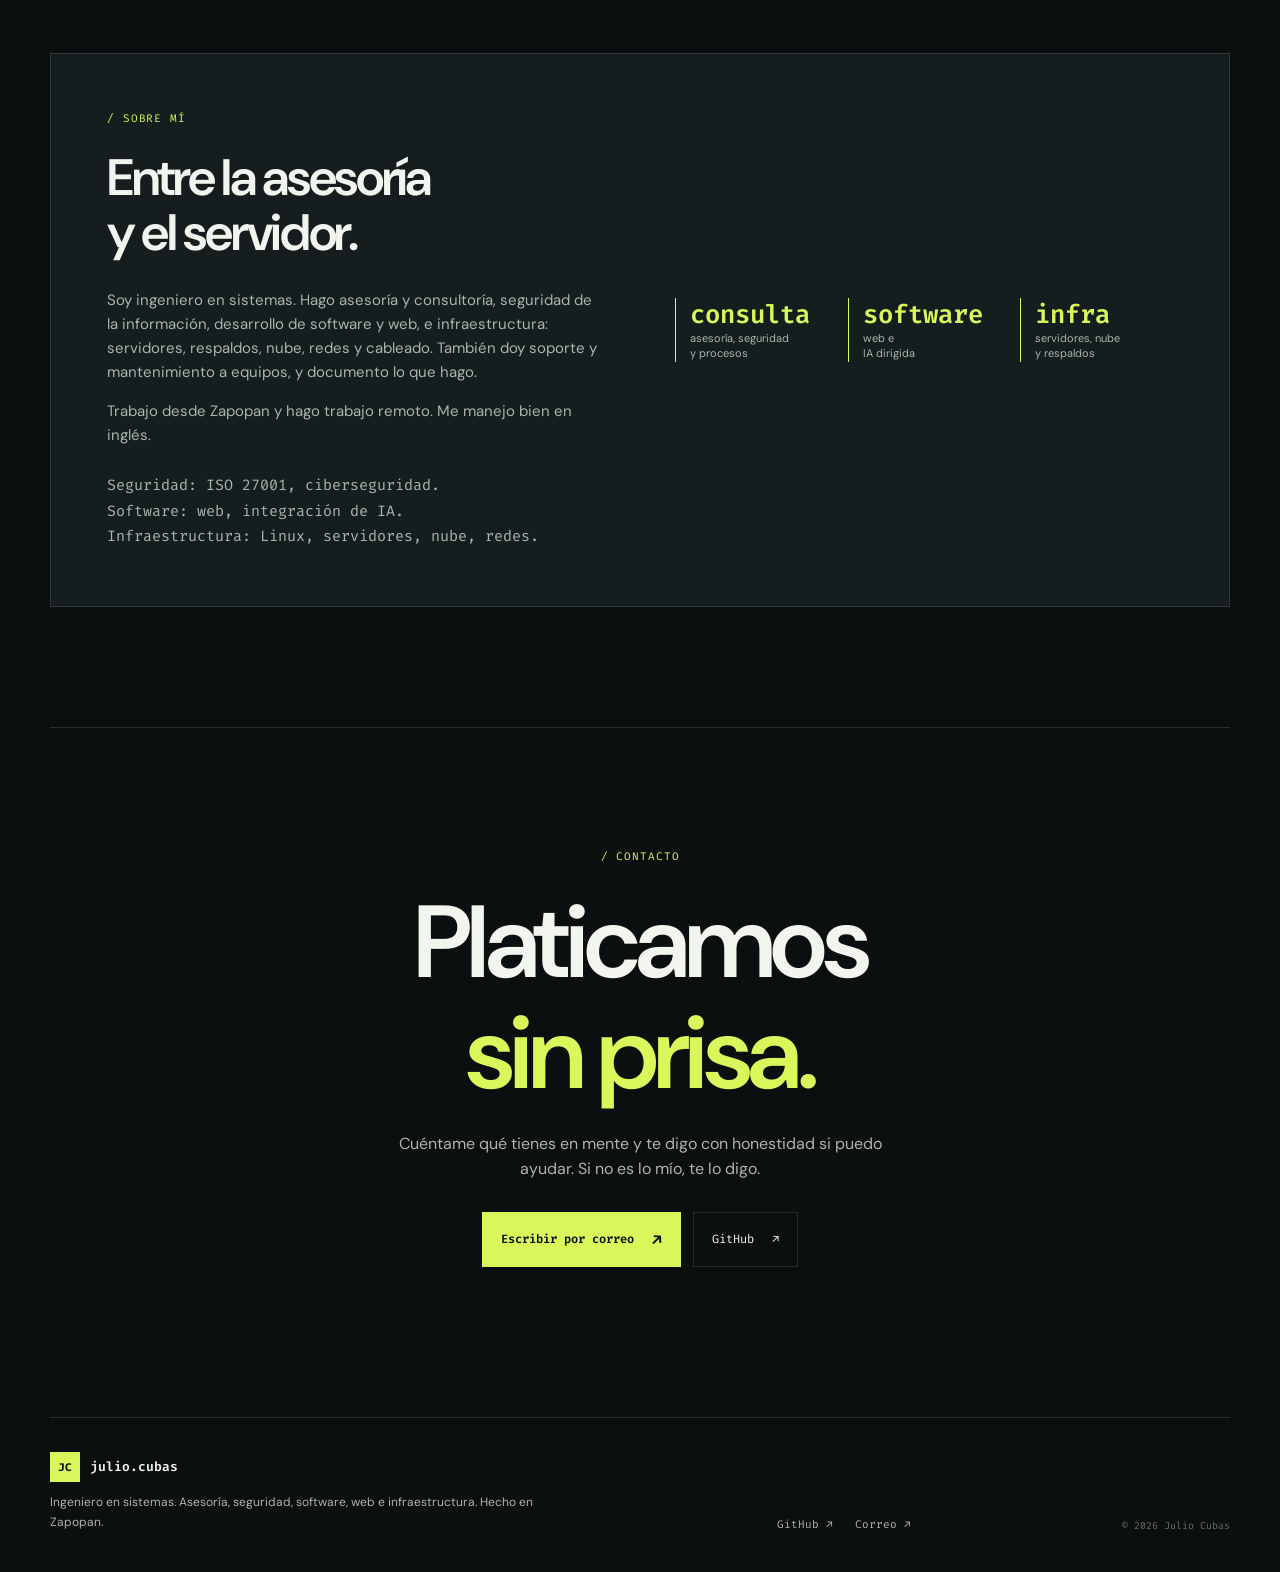
==== commit 116b002b: "Quitar enlaces de LinkedIn (perfil eliminado)" ====
--- a/index.html
+++ b/index.html
@@ -103,9 +103,9 @@
       </div>
     </section>
 
-    <section id="contacto" class="section-wrap contact-section reveal"><p class="eyebrow">/ contacto</p><h2>Platicamos<br><em>sin prisa.</em></h2><p>Cuéntame qué tienes en mente y te digo con honestidad si puedo ayudar. Si no es lo mío, te lo digo.</p><div class="contact-actions"><a class="button button-primary" href="mailto:jacubasc@gmail.com">Escribir por correo <span>↗</span></a><a class="button button-ghost" href="https://linkedin.com/in/cubasmx" target="_blank" rel="noopener">LinkedIn <span>↗</span></a><a class="button button-ghost" href="https://github.com/cubasmx" target="_blank" rel="noopener">GitHub <span>↗</span></a></div></section>
+    <section id="contacto" class="section-wrap contact-section reveal"><p class="eyebrow">/ contacto</p><h2>Platicamos<br><em>sin prisa.</em></h2><p>Cuéntame qué tienes en mente y te digo con honestidad si puedo ayudar. Si no es lo mío, te lo digo.</p><div class="contact-actions"><a class="button button-primary" href="mailto:jacubasc@gmail.com">Escribir por correo <span>↗</span></a><a class="button button-ghost" href="https://github.com/cubasmx" target="_blank" rel="noopener">GitHub <span>↗</span></a></div></section>
   </main>
-  <footer class="site-footer section-wrap"><div><a class="brand" href="#inicio"><span>JC</span><b>julio.cubas</b></a><p>Ingeniero en sistemas. Asesoría, seguridad, software, web e infraestructura. Hecho en Zapopan.</p></div><div class="footer-links"><a href="https://linkedin.com/in/cubasmx" target="_blank" rel="noopener">LinkedIn ↗</a><a href="https://github.com/cubasmx" target="_blank" rel="noopener">GitHub ↗</a><a href="mailto:jacubasc@gmail.com">Correo ↗</a></div><small>© <span id="year"></span> Julio Cubas</small></footer>
+  <footer class="site-footer section-wrap"><div><a class="brand" href="#inicio"><span>JC</span><b>julio.cubas</b></a><p>Ingeniero en sistemas. Asesoría, seguridad, software, web e infraestructura. Hecho en Zapopan.</p></div><div class="footer-links"><a href="https://github.com/cubasmx" target="_blank" rel="noopener">GitHub ↗</a><a href="mailto:jacubasc@gmail.com">Correo ↗</a></div><small>© <span id="year"></span> Julio Cubas</small></footer>
   <script src="script.js"></script>
 </body>
 </html>
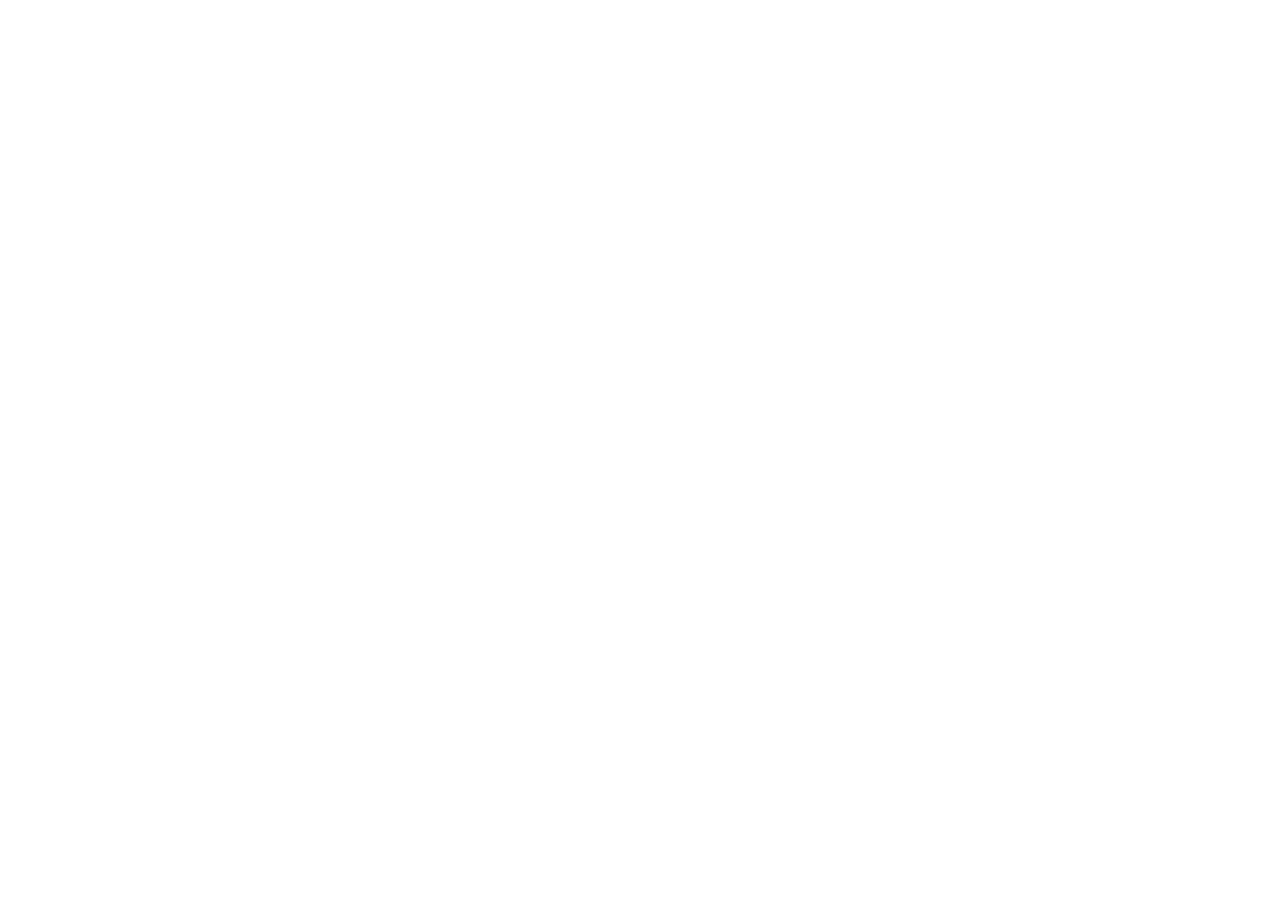
==== commit 8498b8aa: "QR de tarjetas: el portafolio ahora redirige a veia.com.mx" ====
--- a/index.html
+++ b/index.html
@@ -1,111 +1,21 @@
 <!doctype html>
 <html lang="es">
 <head>
-  <meta charset="utf-8">
-  <meta name="viewport" content="width=device-width, initial-scale=1">
-  <meta name="theme-color" content="#0b0f10">
-  <meta name="description" content="Julio Cubas, ingeniero en sistemas en Zapopan. Asesoría, ciberseguridad, ISO 27001, software, web, servidores, respaldos, nube y soporte.">
-  <meta property="og:title" content="Julio Cubas — Ingeniero en Sistemas">
-  <meta property="og:description" content="Asesoría, seguridad, software, web e infraestructura. Servicios de sistemas de punta a punta.">
-  <meta property="og:type" content="website">
-  <title>Julio Cubas — Sistemas</title>
-  <link rel="preconnect" href="https://fonts.googleapis.com">
-  <link rel="preconnect" href="https://fonts.gstatic.com" crossorigin>
-  <link href="https://fonts.googleapis.com/css2?family=DM+Sans:wght@400;500;600;700&family=Fira+Code:wght@400;500;600;700&display=swap" rel="stylesheet">
-  <link rel="stylesheet" href="styles.css">
+<meta charset="utf-8">
+<meta name="viewport" content="width=device-width, initial-scale=1">
+<title>VEIA — Soluciones tecnológicas</title>
+<link rel="canonical" href="https://veia.com.mx/">
+<meta name="robots" content="noindex, follow">
+<meta http-equiv="refresh" content="0; url=https://veia.com.mx/">
+<style>
+  html,body{margin:0;height:100%}
+  body{display:grid;place-items:center;background:#0b0f10;color:#e8efef;
+       font:16px/1.5 "DM Sans",system-ui,-apple-system,sans-serif;text-align:center;padding:24px}
+  a{color:#7ee0c4}
+</style>
 </head>
 <body>
-  <div class="site-noise" aria-hidden="true"></div>
-  <header class="site-header">
-    <a class="brand" href="#inicio" aria-label="Julio Cubas, inicio"><span>JC</span><b>julio.cubas</b></a>
-    <button class="menu-toggle" aria-expanded="false" aria-controls="site-nav"><span></span><span></span><span></span><i class="sr-only">Abrir menú</i></button>
-    <nav id="site-nav" class="site-nav" aria-label="Navegación principal">
-      <a href="#servicios">Servicios</a><a href="#sobre-mi">Sobre mí</a><a href="#contacto" class="nav-cta">Escribirme <span>↗</span></a>
-    </nav>
-  </header>
-
-  <main id="inicio">
-    <section class="hero section-wrap">
-      <div class="hero-copy reveal">
-        <h1>Julio Cubas<br> <em>Ingeniero en Sistemas</em></h1>
-        <p class="hero-lead">Servicios de sistemas de punta a punta: asesoría y seguridad, software y web, e infraestructura con soporte. Desde una página hasta el servidor, los respaldos y el cableado.</p>
-        <div class="hero-actions"><a class="button button-primary" href="#servicios">Ver servicios <span>↓</span></a><a class="text-link" href="mailto:jacubasc@gmail.com">Escribirme <span>↗</span></a></div>
-      </div>
-      <div class="hero-visual reveal reveal-delay" aria-label="Panel visual de trabajo">
-        <div class="orb orb-one"></div><div class="orb orb-two"></div>
-        <div class="terminal-card">
-          <div class="terminal-top">
-            <div class="window-dots" role="group" aria-label="Controles de la ventana">
-              <button type="button" class="window-dot window-dot-close" data-window-action="reset" aria-label="Reiniciar ventana" title="Reiniciar posición y tamaño"></button>
-              <button type="button" class="window-dot window-dot-min" data-window-action="minimize" aria-label="Minimizar ventana" title="Minimizar o restaurar"></button>
-              <button type="button" class="window-dot window-dot-max" data-window-action="maximize" aria-label="Maximizar ventana" title="Maximizar o restaurar"></button>
-            </div>
-            <span>julio@zapopan:~</span><b>● online</b>
-          </div>
-          <div class="terminal-body"><p><span class="muted">$</span> whoami</p><p class="code-answer">julio-cubas</p><p><span class="muted">$</span> focus --hoy</p><p class="code-answer">sistemas completos</p><p><span class="muted">$</span> status</p><div class="status-row"><span class="check">✓</span> asesoría y seguridad</div><div class="status-row"><span class="check">✓</span> software y web</div><div class="status-row"><span class="check">✓</span> infraestructura y soporte</div><p class="cursor-line"><span class="muted">$</span> <span class="cursor"></span></p></div>
-          <span class="window-resize" aria-hidden="true"></span>
-        </div>
-        <div class="visual-tag tag-top"><span>01</span> curioso por defecto</div><div class="visual-tag tag-bottom"><span>02</span> construyo con cuidado</div>
-      </div>
-    </section>
-
-    <section id="servicios" class="section-wrap section-block">
-      <div class="section-heading reveal"><p class="eyebrow">/ servicios</p><h2>Lo que<br><em>puedo hacer.</em></h2></div>
-      <div class="service-groups">
-        <article class="service-group reveal">
-          <h3><span>01</span> Consultoría y seguridad</h3>
-          <ul class="service-pills">
-            <li>Asesoría y consultoría</li>
-            <li>Ciberseguridad</li>
-            <li>Norma ISO 27001</li>
-          </ul>
-        </article>
-        <article class="service-group reveal reveal-delay">
-          <h3><span>02</span> Software y web</h3>
-          <ul class="service-pills">
-            <li>Diseño y desarrollo de software</li>
-            <li>Web</li>
-            <li>Integración de IA dirigida</li>
-          </ul>
-        </article>
-        <article class="service-group reveal">
-          <h3><span>03</span> Infraestructura y soporte</h3>
-          <ul class="service-pills">
-            <li>Reparación</li>
-            <li>Soporte preventivo y correctivo</li>
-            <li>Instalación y configuración</li>
-            <li>Cableado estructurado</li>
-            <li>Servidores</li>
-            <li>Respaldos</li>
-            <li>Nube</li>
-          </ul>
-        </article>
-        <article class="service-group reveal reveal-delay">
-          <h3><span>04</span> Equipo y documentación</h3>
-          <ul class="service-pills">
-            <li>Compra y venta de equipo</li>
-            <li>Manuales</li>
-          </ul>
-        </article>
-      </div>
-    </section>
-
-    <section id="sobre-mi" class="section-wrap section-block about-section">
-      <div class="about-card reveal">
-        <div class="about-copy">
-          <p class="eyebrow">/ sobre mí</p>
-          <h2>Entre la asesoría<br>y el servidor.</h2>
-          <p>Soy ingeniero en sistemas. Hago asesoría y consultoría, seguridad de la información, desarrollo de software y web, e infraestructura: servidores, respaldos, nube, redes y cableado. También doy soporte y mantenimiento a equipos, y documento lo que hago.</p>
-          <p>Trabajo desde Zapopan y hago trabajo remoto. Me manejo bien en inglés.</p>
-          <p class="tool-line">Seguridad: ISO 27001, ciberseguridad.<br>Software: web, integración de IA.<br>Infraestructura: Linux, servidores, nube, redes.</p>
-        </div>
-        <div class="about-facts"><div><b>consulta</b><span>asesoría, seguridad<br>y procesos</span></div><div><b>software</b><span>web e<br>IA dirigida</span></div><div><b>infra</b><span>servidores, nube<br>y respaldos</span></div></div>
-      </div>
-    </section>
-
-    <section id="contacto" class="section-wrap contact-section reveal"><p class="eyebrow">/ contacto</p><h2>Platicamos<br><em>sin prisa.</em></h2><p>Cuéntame qué tienes en mente y te digo con honestidad si puedo ayudar. Si no es lo mío, te lo digo.</p><div class="contact-actions"><a class="button button-primary" href="mailto:jacubasc@gmail.com">Escribir por correo <span>↗</span></a><a class="button button-ghost" href="https://github.com/cubasmx" target="_blank" rel="noopener">GitHub <span>↗</span></a></div></section>
-  </main>
-  <footer class="site-footer section-wrap"><div><a class="brand" href="#inicio"><span>JC</span><b>julio.cubas</b></a><p>Ingeniero en sistemas. Asesoría, seguridad, software, web e infraestructura. Hecho en Zapopan.</p></div><div class="footer-links"><a href="https://github.com/cubasmx" target="_blank" rel="noopener">GitHub ↗</a><a href="mailto:jacubasc@gmail.com">Correo ↗</a></div><small>© <span id="year"></span> Julio Cubas</small></footer>
-  <script src="script.js"></script>
+  <p>Te llevamos a <a href="https://veia.com.mx/">veia.com.mx</a>…</p>
+  <script>location.replace("https://veia.com.mx/");</script>
 </body>
 </html>
